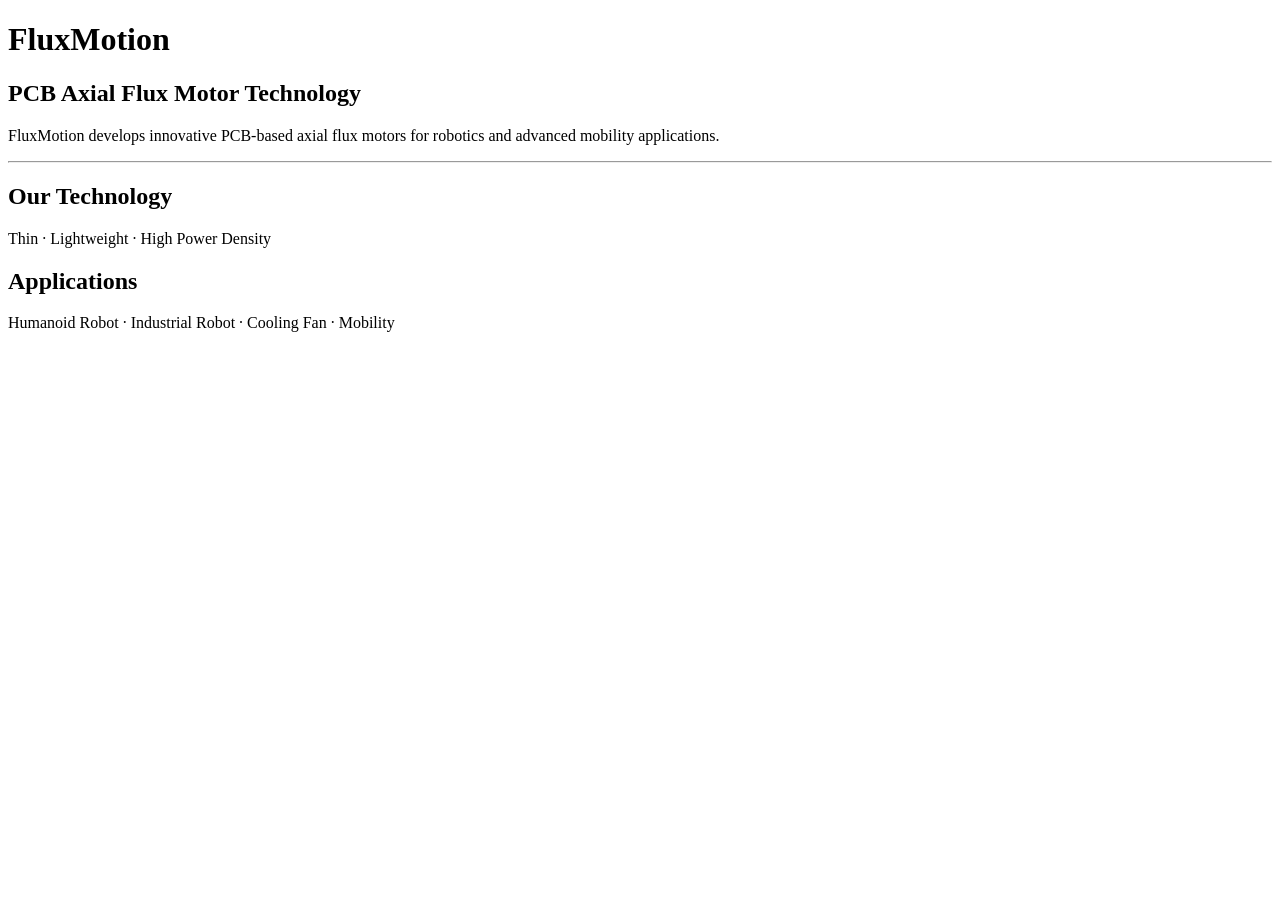
==== index.html @ 63440330 "Create index.html" ====
<!DOCTYPE html>
<html lang="ko">
<head>
    <meta charset="UTF-8">
    <meta name="viewport" content="width=device-width, initial-scale=1.0">
    <title>FluxMotion</title>
</head>

<body>

    <h1>FluxMotion</h1>

    <h2>PCB Axial Flux Motor Technology</h2>

    <p>
        FluxMotion develops innovative PCB-based axial flux motors
        for robotics and advanced mobility applications.
    </p>

    <hr>

    <h2>Our Technology</h2>

    <p>
        Thin · Lightweight · High Power Density
    </p>

    <h2>Applications</h2>

    <p>
        Humanoid Robot · Industrial Robot · Cooling Fan · Mobility
    </p>

</body>
</html>
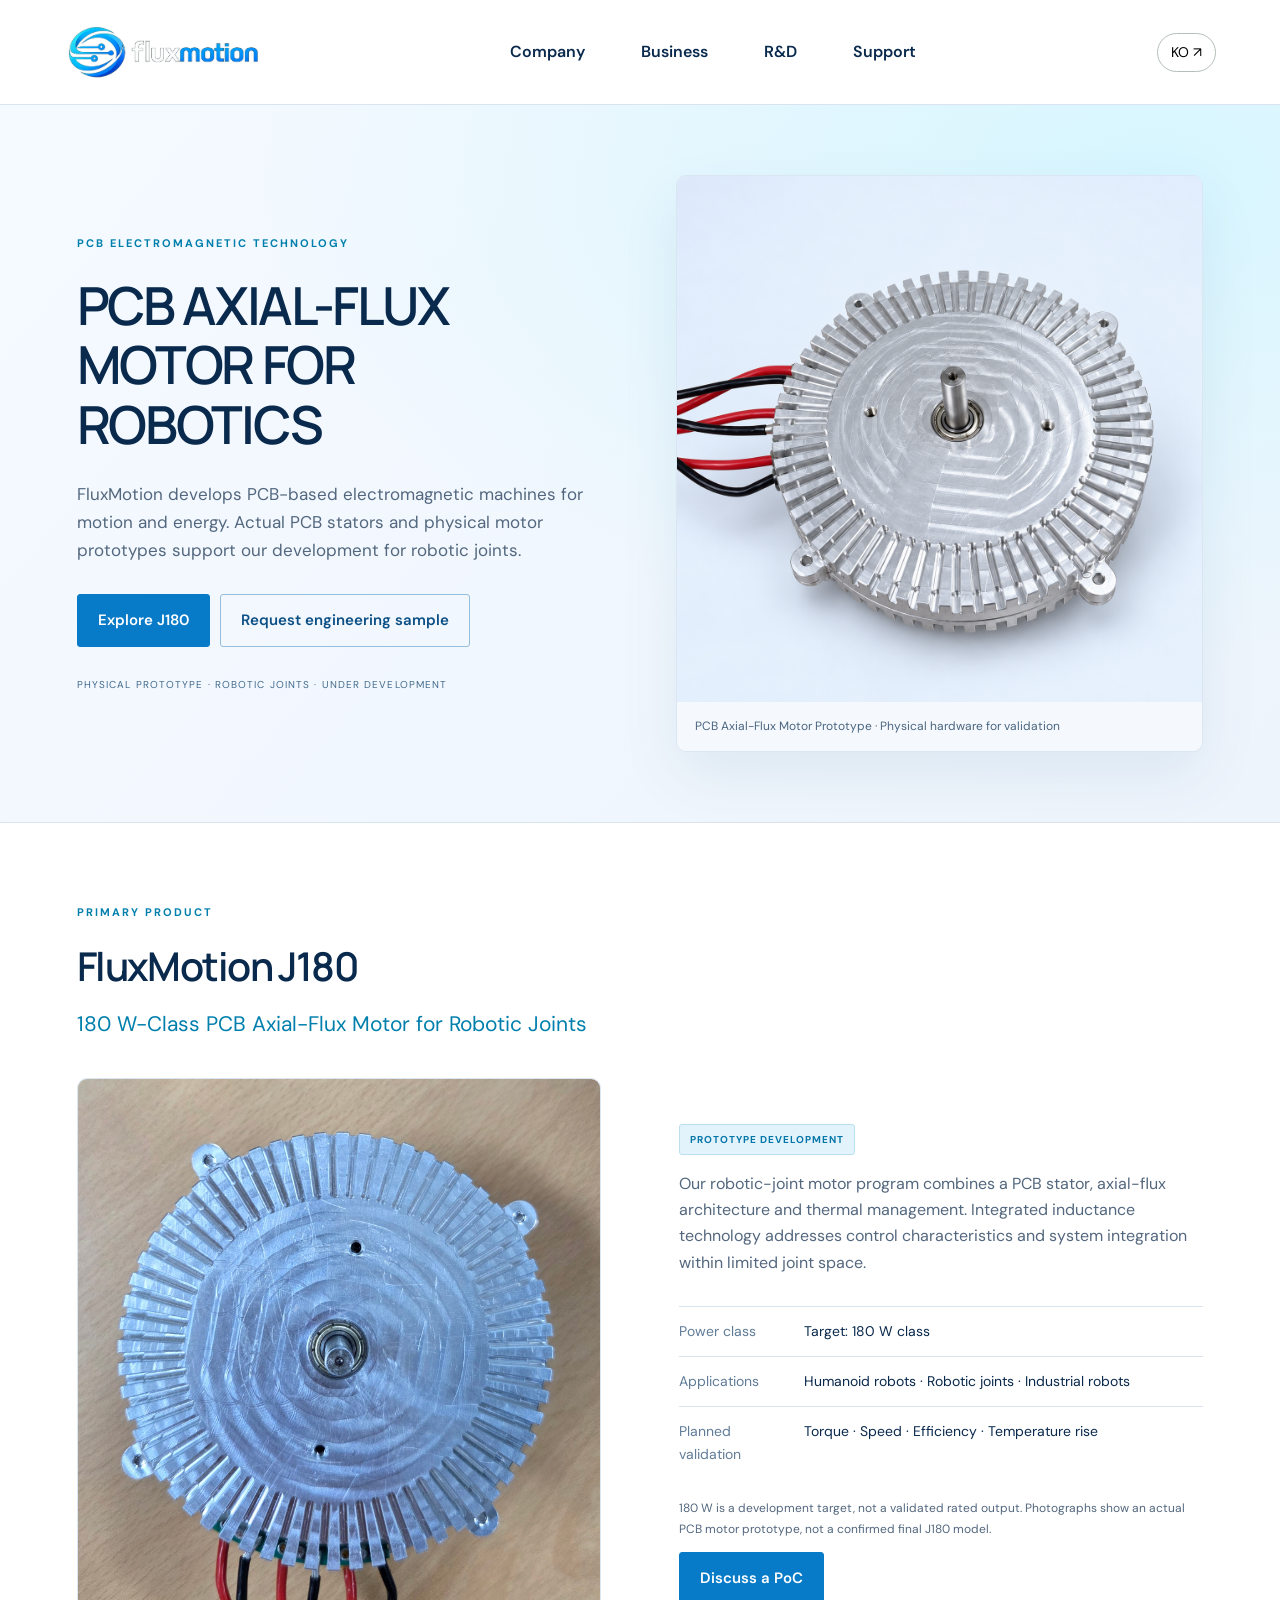
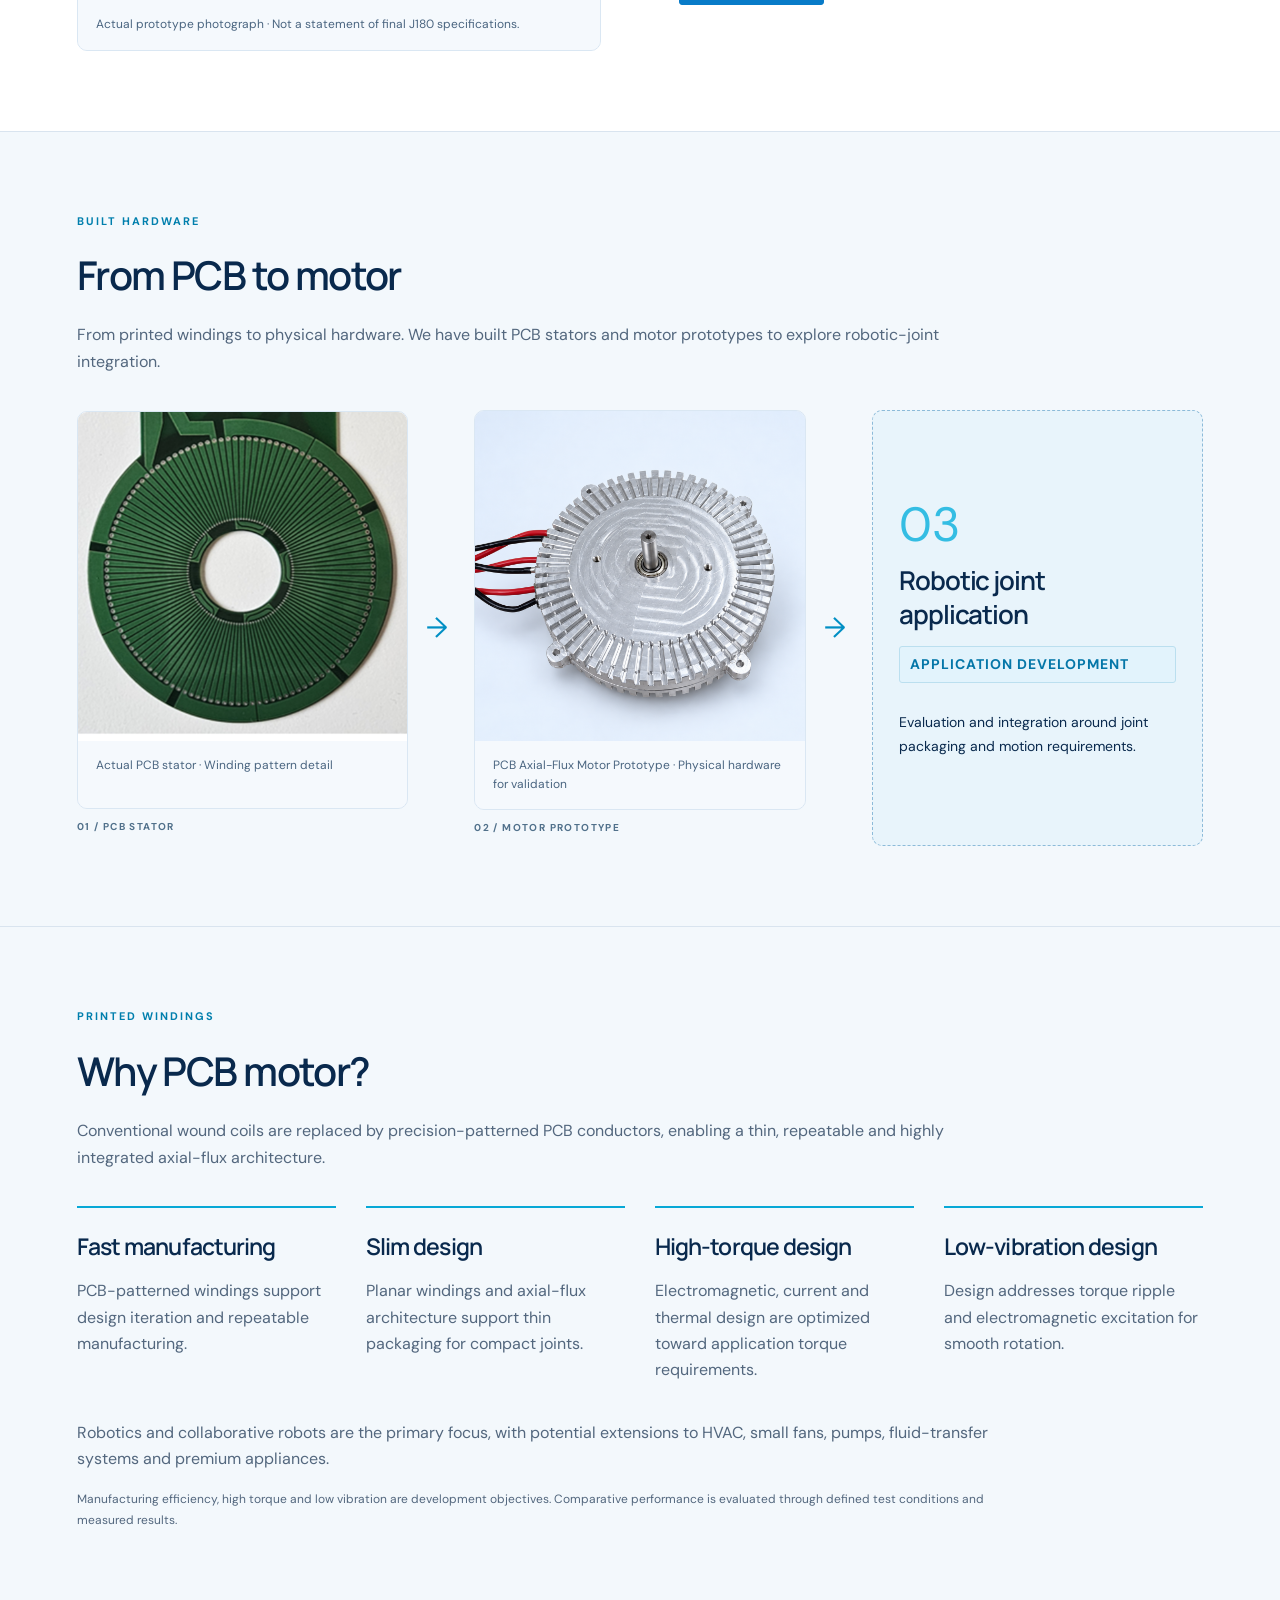
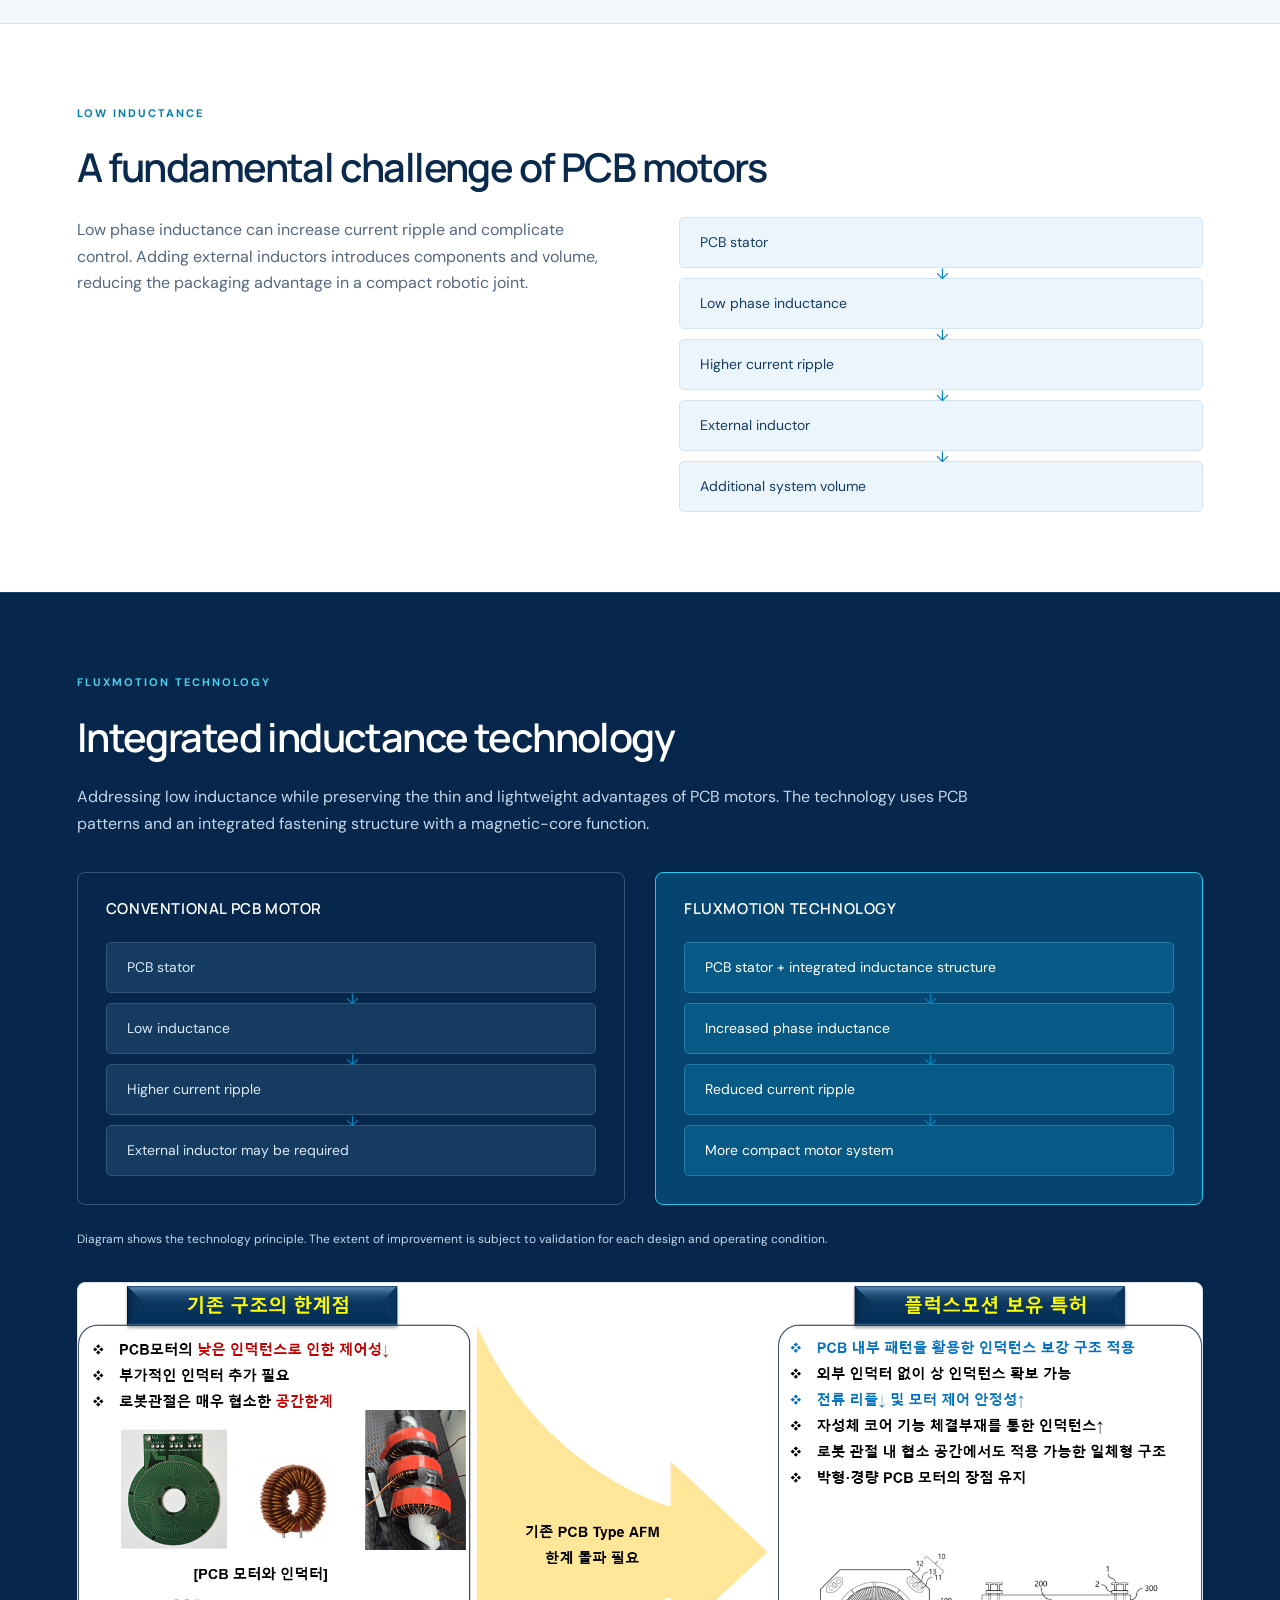
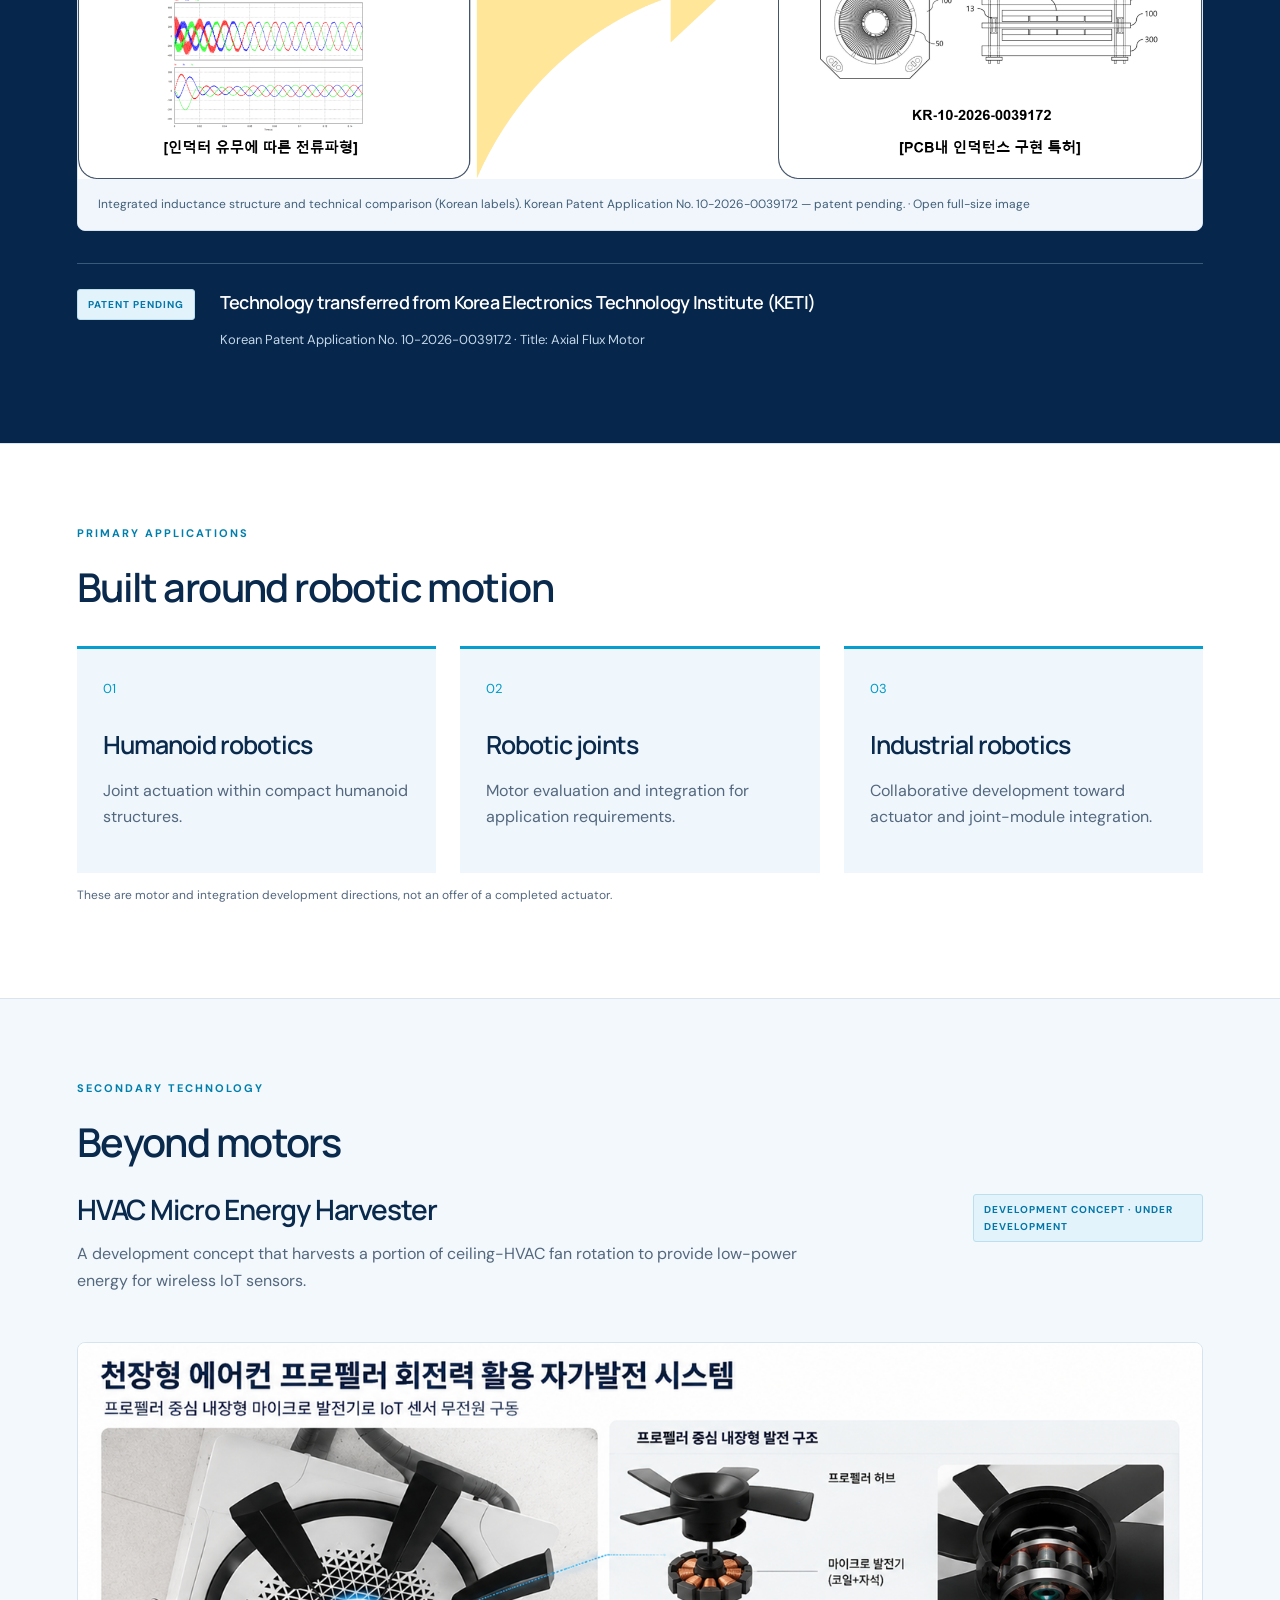
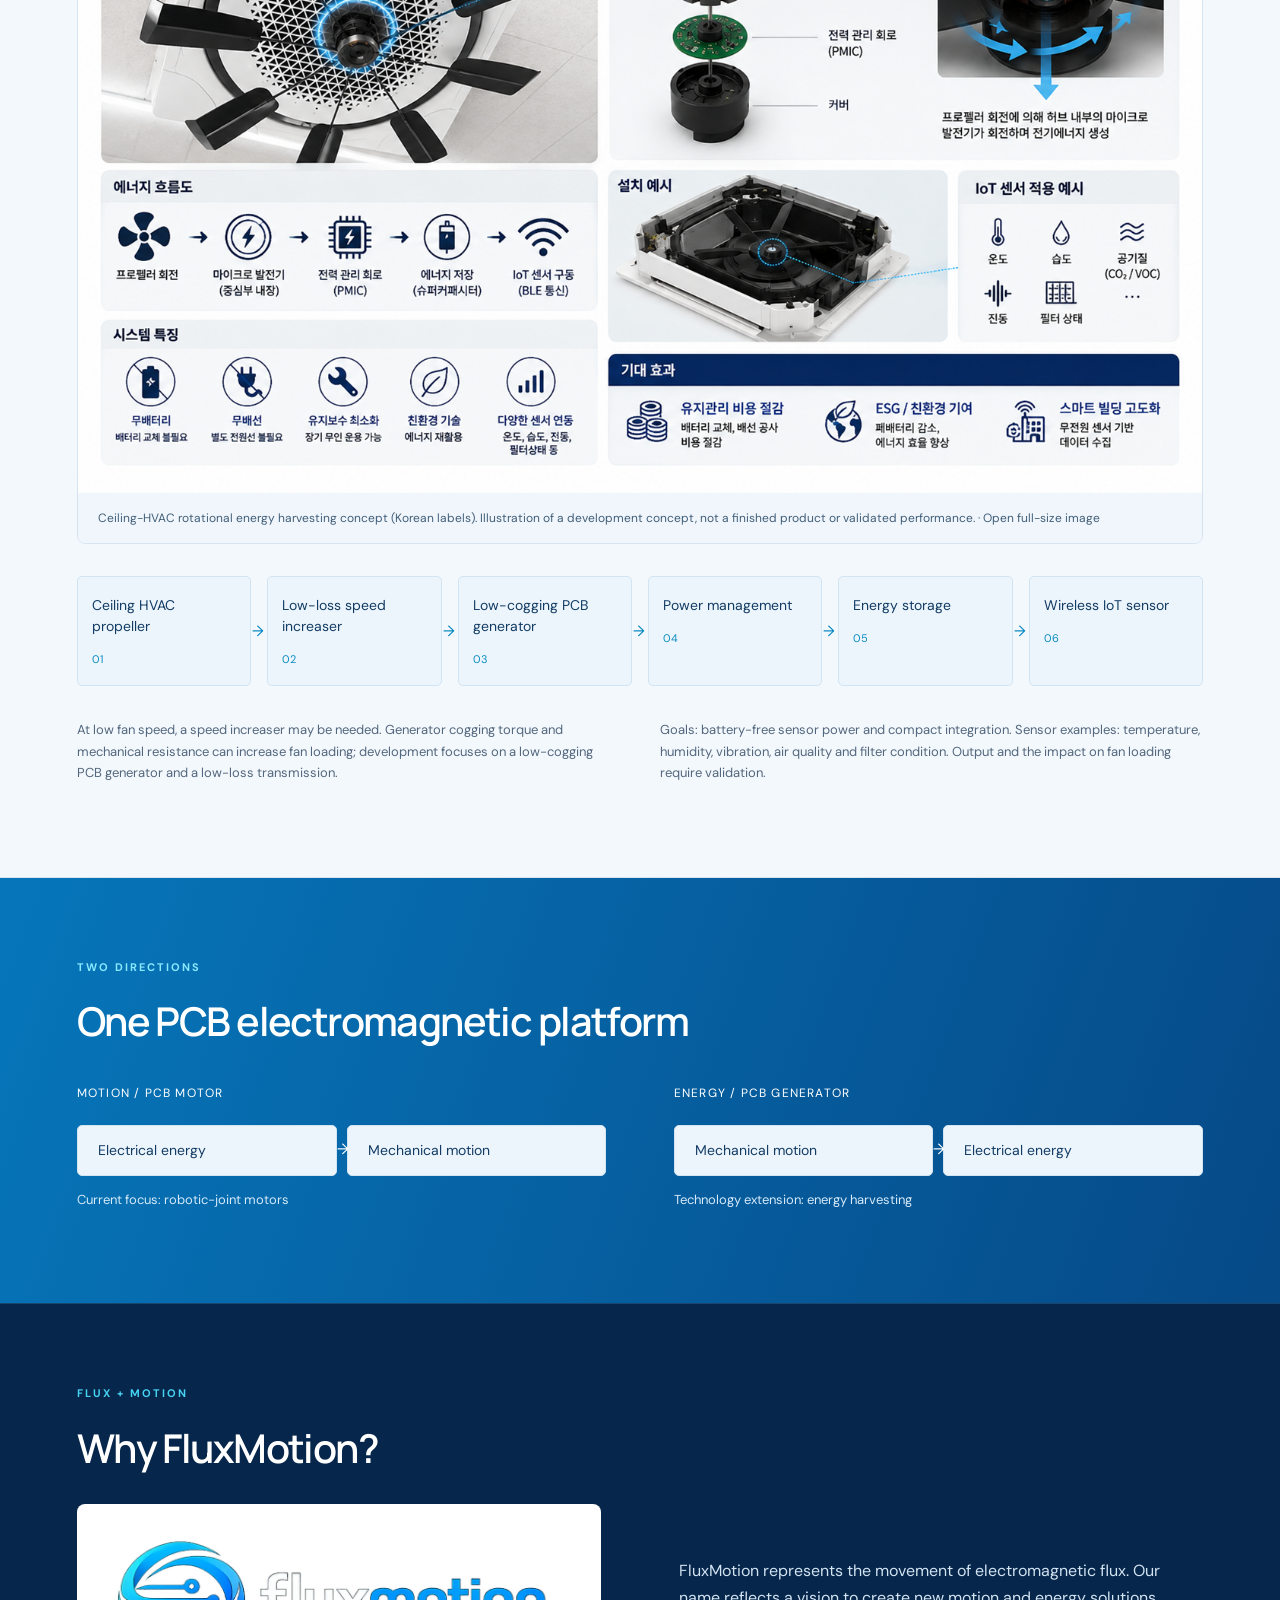
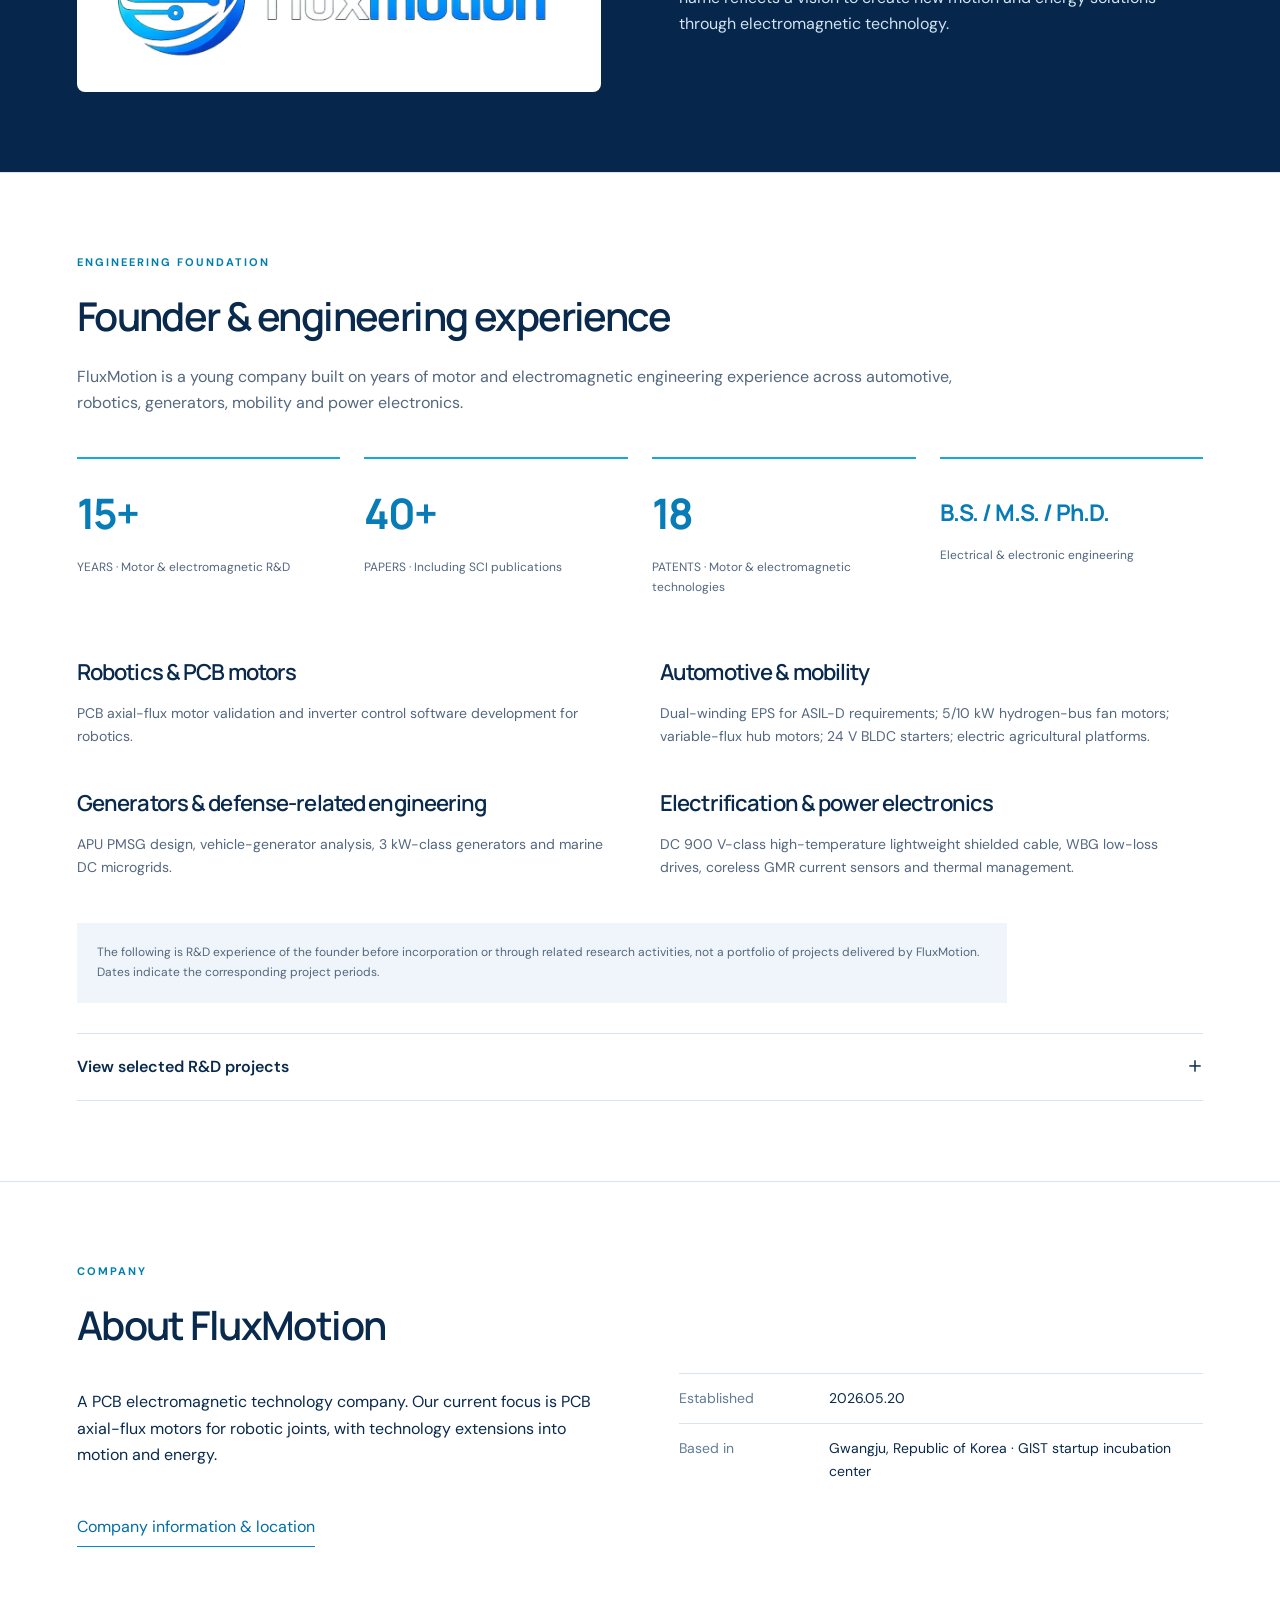
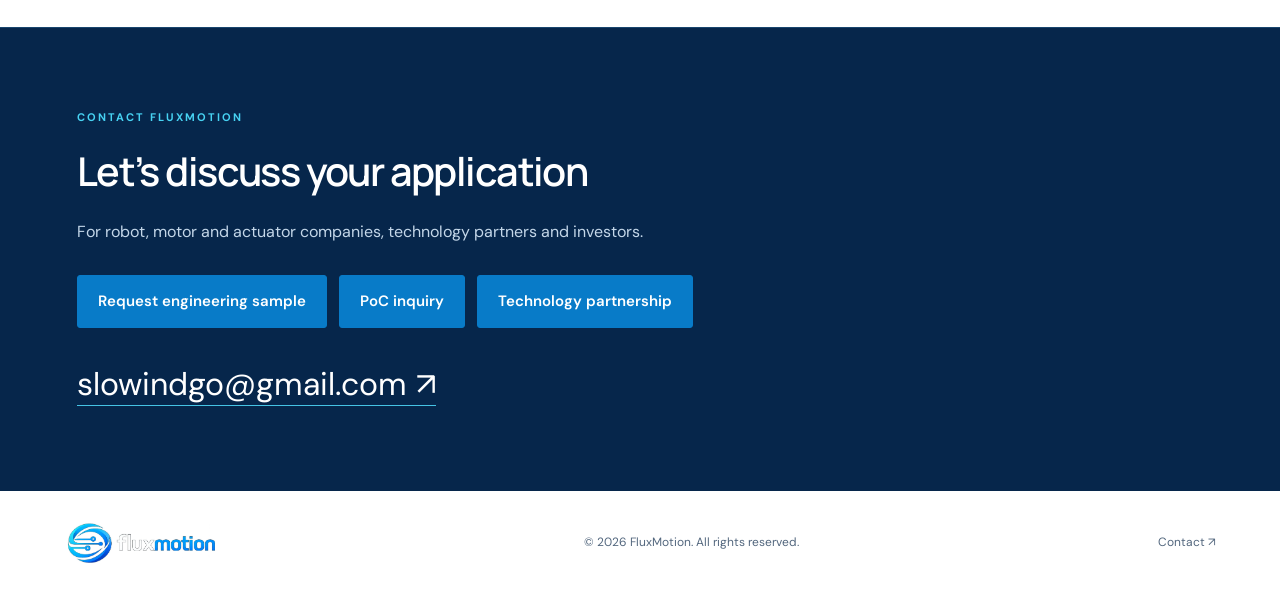
==== commit 6da915b6: "Add files via upload" ====
--- a/index.html
+++ b/index.html
@@ -1,35 +1,7 @@
-<!DOCTYPE html>
-<html lang="ko">
-<head>
-    <meta charset="UTF-8">
-    <meta name="viewport" content="width=device-width, initial-scale=1.0">
-    <title>FluxMotion</title>
-</head>
-
-<body>
-
-    <h1>FluxMotion</h1>
-
-    <h2>PCB Axial Flux Motor Technology</h2>
-
-    <p>
-        FluxMotion develops innovative PCB-based axial flux motors
-        for robotics and advanced mobility applications.
-    </p>
-
-    <hr>
-
-    <h2>Our Technology</h2>
-
-    <p>
-        Thin · Lightweight · High Power Density
-    </p>
-
-    <h2>Applications</h2>
-
-    <p>
-        Humanoid Robot · Industrial Robot · Cooling Fan · Mobility
-    </p>
-
-</body>
-</html>
+<!doctype html>
+<html lang="en"><head><meta charset="utf-8"><meta name="viewport" content="width=device-width, initial-scale=1"><title>FluxMotion — PCB Motors for Robot Joints</title><meta name="description" content="FluxMotion develops PCB axial-flux motors for robotics. Physical prototypes, integrated inductance technology and a PCB electromagnetic platform for motion and energy."><meta name="theme-color" content="#062A5E"><link rel="icon" type="image/svg+xml" href="data:image/svg+xml,%3Csvg xmlns='http://www.w3.org/2000/svg' viewBox='0 0 32 32'%3E%3Crect width='32' height='32' rx='8' fill='%23062A5E'/%3E%3Cpath d='M9 25V7h15v4H13v4h9v4h-9v6' fill='%2319C5E8'/%3E%3C/svg%3E"><link rel="stylesheet" href="/style.css?v=20260919"><script src="/app.js?v=20260919" defer></script><link rel="stylesheet" href="/deeptech.css?v=20260919b"></head>
+<body>
+<a class="skip" href="#main" data-en="Skip to content" data-ko="본문으로 이동">Skip to content</a>
+<header class="site-header"><a class="brand official-brand" href="/" aria-label="FluxMotion home"><img src="/assets/fluxmotion-logo.png" alt="FluxMotion" width="230" height="64"></a><nav class="main-nav" aria-label="Main navigation"><button class="nav-trigger" type="button" aria-expanded="false" aria-controls="mega-menu" data-group="0"><span data-ko="회사소개" data-en="Company">Company</span></button><button class="nav-trigger" type="button" aria-expanded="false" aria-controls="mega-menu" data-group="1"><span data-ko="사업소개" data-en="Business">Business</span></button><button class="nav-trigger" type="button" aria-expanded="false" aria-controls="mega-menu" data-group="2"><span data-ko="연구개발" data-en="R&amp;D">R&D</span></button><button class="nav-trigger" type="button" aria-expanded="false" aria-controls="mega-menu" data-group="3"><span data-ko="고객지원" data-en="Support">Support</span></button></nav><button id="language" type="button" aria-label="한국어로 변경">KO ↗</button><button class="mobile-menu" type="button" aria-label="Open navigation" aria-expanded="false" aria-controls="mega-menu">☰</button><div id="mega-menu" class="mega-menu" hidden><div class="mega-inner"><div class="menu-brand">MOTION<br>ENGINEERED.</div><div class="menu-column"><p class="menu-heading" data-ko="회사소개" data-en="Company">Company</p><a href="/company/"><span data-ko="회사개요" data-en="Overview">Overview</span></a><a href="/values/"><span data-ko="경영이념" data-en="Our values">Our values</span></a><a href="/location/"><span data-ko="오시는길" data-en="Location">Location</span></a></div><div class="menu-column"><p class="menu-heading" data-ko="사업소개" data-en="Business">Business</p><a href="/robotics/"><span data-ko="로봇분야" data-en="Robotics">Robotics</span></a><a href="/defense/"><span data-ko="방산산업분야" data-en="Defense">Defense</span></a><a href="/generators/"><span data-ko="발전기 분야" data-en="Generators">Generators</span></a></div><div class="menu-column"><p class="menu-heading" data-ko="연구개발" data-en="R&amp;D">R&D</p><a href="/projects/"><span data-ko="진행 프로젝트" data-en="Projects">Projects</span></a></div><div class="menu-column"><p class="menu-heading" data-ko="고객지원" data-en="Support">Support</p><a href="/inquiry/"><span data-ko="고객문의" data-en="Contact">Contact</span></a></div></div></div></header>
+<main id="main" class="deep-home"><section id="hero" class="deep-section hero hero-blue"><div class="hero-copy"><p class="eyebrow">PCB ELECTROMAGNETIC TECHNOLOGY</p><h1 data-ko="로봇을 위한&lt;br&gt;PCB 축방향&lt;br&gt;자속 모터" data-en="PCB AXIAL-FLUX&lt;br&gt;MOTOR FOR&lt;br&gt;ROBOTICS">PCB AXIAL-FLUX<br>MOTOR FOR<br>ROBOTICS</h1><p data-ko="플럭스모션은 모션과 에너지를 위한 PCB 기반 전자기기를 개발합니다. 실제 PCB 고정자와 모터 제작품을 기반으로 로봇 관절 적용을 추진합니다." data-en="FluxMotion develops PCB-based electromagnetic machines for motion and energy. Actual PCB stators and physical motor prototypes support our development for robotic joints.">FluxMotion develops PCB-based electromagnetic machines for motion and energy. Actual PCB stators and physical motor prototypes support our development for robotic joints.</p><div class="hero-actions"><a class="button" href="#j180"><span data-ko="J180 살펴보기" data-en="Explore J180">Explore J180</span></a><a class="button secondary" href="/inquiry/"><span data-ko="엔지니어링 샘플 문의" data-en="Request engineering sample">Request engineering sample</span></a></div><div class="hero-evidence"><span data-ko="실제 제작품 · 로봇 관절 적용 · 개발 진행 중" data-en="PHYSICAL PROTOTYPE · ROBOTIC JOINTS · UNDER DEVELOPMENT">PHYSICAL PROTOTYPE · ROBOTIC JOINTS · UNDER DEVELOPMENT</span></div></div><figure class="studio-photo"><img src="/assets/motor-studio.png" alt="PCB axial-flux motor physical prototype, background and lighting retouched" fetchpriority="high"><figcaption data-ko="PCB 축방향 자속 모터 시제품 · 성능 검증용 제작품" data-en="PCB Axial-Flux Motor Prototype · Physical hardware for validation">PCB Axial-Flux Motor Prototype · Physical hardware for validation</figcaption></figure></section><section id="j180" class="deep-section "><div class="product-heading"><p class="eyebrow">PRIMARY PRODUCT</p><h2 data-ko="FluxMotion J180" data-en="FluxMotion J180">FluxMotion J180</h2><p class="product-subtitle" data-ko="180 W급 로봇관절용 PCB 축방향 자속 모터" data-en="180 W-Class PCB Axial-Flux Motor for Robotic Joints">180 W-Class PCB Axial-Flux Motor for Robotic Joints</p></div><div class="product-layout"><figure class="prototype-original"><div class="original-window"><img src="/assets/joint-motor-detail.jpg" alt="Original photograph of manufactured PCB motor prototype" loading="lazy"></div><figcaption data-ko="실제 제작품 사진 · J180의 최종 사양을 의미하지 않습니다." data-en="Actual prototype photograph · Not a statement of final J180 specifications.">Actual prototype photograph · Not a statement of final J180 specifications.</figcaption></figure><div><div class="stage-label"><span data-ko="시제품 개발 단계" data-en="PROTOTYPE DEVELOPMENT">PROTOTYPE DEVELOPMENT</span></div><p data-ko="PCB 고정자, 축방향 자속 구조와 열관리 설계를 결합해 박형·경량 관절모터를 개발합니다. 인덕턴스 보강 기술은 제한된 관절 공간에서 제어 특성과 시스템 통합성을 개선하기 위한 핵심 요소입니다." data-en="Our robotic-joint motor program combines a PCB stator, axial-flux architecture and thermal management. Integrated inductance technology addresses control characteristics and system integration within limited joint space.">Our robotic-joint motor program combines a PCB stator, axial-flux architecture and thermal management. Integrated inductance technology addresses control characteristics and system integration within limited joint space.</p><dl class="product-specs"><div><dt data-ko="출력 등급" data-en="Power class">Power class</dt><dd data-ko="목표: 180 W급" data-en="Target: 180 W class">Target: 180 W class</dd></div><div><dt data-ko="적용 대상" data-en="Applications">Applications</dt><dd data-ko="휴머노이드 · 로봇 관절 · 산업용 로봇" data-en="Humanoid robots · Robotic joints · Industrial robots">Humanoid robots · Robotic joints · Industrial robots</dd></div><div><dt data-ko="검증 계획" data-en="Planned validation">Planned validation</dt><dd data-ko="토크 · 속도 · 효율 · 온도상승" data-en="Torque · Speed · Efficiency · Temperature rise">Torque · Speed · Efficiency · Temperature rise</dd></div></dl><p class="technical-note" data-ko="180 W는 개발 목표이며 검증된 정격출력이 아닙니다. 사진은 실제 PCB 모터 시제품으로, J180 최종 모델과의 동일성을 의미하지 않습니다." data-en="180 W is a development target, not a validated rated output. Photographs show an actual PCB motor prototype, not a confirmed final J180 model.">180 W is a development target, not a validated rated output. Photographs show an actual PCB motor prototype, not a confirmed final J180 model.</p><a class="button" href="/inquiry/"><span data-ko="PoC 상담하기" data-en="Discuss a PoC">Discuss a PoC</span></a></div></div></section><section id="from-pcb" class="deep-section light-section"><p class="eyebrow">BUILT HARDWARE</p><h2 data-ko="PCB에서 모터로" data-en="From PCB to motor">From PCB to motor</h2><p data-ko="인쇄형 권선에서 실제 하드웨어까지. PCB 고정자와 모터 시제품을 제작하고 로봇 관절 적용을 검토합니다." data-en="From printed windings to physical hardware. We have built PCB stators and motor prototypes to explore robotic-joint integration.">From printed windings to physical hardware. We have built PCB stators and motor prototypes to explore robotic-joint integration.</p><div class="hardware-story"><div><figure class="stator-photo"><div class="stator-window"><img src="/assets/pcb-stator.png" alt="Actual PCB stator, conductor pattern detail" loading="lazy"></div><figcaption data-ko="실제 PCB 고정자 · 권선 패턴 상세" data-en="Actual PCB stator · Winding pattern detail">Actual PCB stator · Winding pattern detail</figcaption></figure><p class="step-label">01 / PCB STATOR</p></div><span class="story-arrow" aria-hidden="true">→</span><div><figure class="studio-photo"><img src="/assets/motor-studio.png" alt="PCB axial-flux motor physical prototype, background and lighting retouched" fetchpriority="high"><figcaption data-ko="PCB 축방향 자속 모터 시제품 · 성능 검증용 제작품" data-en="PCB Axial-Flux Motor Prototype · Physical hardware for validation">PCB Axial-Flux Motor Prototype · Physical hardware for validation</figcaption></figure><p class="step-label">02 / MOTOR PROTOTYPE</p></div><span class="story-arrow" aria-hidden="true">→</span><div class="joint-application"><span>03</span><h3 data-ko="로봇 관절 적용" data-en="Robotic joint application">Robotic joint application</h3><p class="stage-label" data-ko="적용·통합 개발 단계" data-en="APPLICATION DEVELOPMENT">APPLICATION DEVELOPMENT</p><p data-ko="설치 공간과 구동 요구사항에 맞춘 평가 및 통합을 추진합니다." data-en="Evaluation and integration around joint packaging and motion requirements.">Evaluation and integration around joint packaging and motion requirements.</p></div></div></section><section id="why-pcb" class="deep-section light-section"><p class="eyebrow">PRINTED WINDINGS</p><h2 data-ko="왜 PCB 모터인가?" data-en="Why PCB motor?">Why PCB motor?</h2><p data-ko="기존 권선 코일을 정밀 패턴의 PCB 도체로 대체해 얇고 반복 제작 가능한 축방향 자속 구조를 구현합니다." data-en="Conventional wound coils are replaced by precision-patterned PCB conductors, enabling a thin, repeatable and highly integrated axial-flux architecture.">Conventional wound coils are replaced by precision-patterned PCB conductors, enabling a thin, repeatable and highly integrated axial-flux architecture.</p><div class="benefit-grid"><article><h3 data-ko="빠른 제작" data-en="Fast manufacturing">Fast manufacturing</h3><p data-ko="권선 패턴을 PCB 공정으로 구현하여 설계 변경과 반복 제작에 대응합니다." data-en="PCB-patterned windings support design iteration and repeatable manufacturing.">PCB-patterned windings support design iteration and repeatable manufacturing.</p></article><article><h3 data-ko="슬림화" data-en="Slim design">Slim design</h3><p data-ko="평면 권선과 축방향 자속 구조로 제한된 관절 공간에 맞춘 박형화를 추구합니다." data-en="Planar windings and axial-flux architecture support thin packaging for compact joints.">Planar windings and axial-flux architecture support thin packaging for compact joints.</p></article><article><h3 data-ko="고토크 설계" data-en="High-torque design">High-torque design</h3><p data-ko="전자기 구조와 전류·열 설계를 최적화하여 요구 토크 확보를 추진합니다." data-en="Electromagnetic, current and thermal design are optimized toward application torque requirements.">Electromagnetic, current and thermal design are optimized toward application torque requirements.</p></article><article><h3 data-ko="저진동 설계" data-en="Low-vibration design">Low-vibration design</h3><p data-ko="토크 리플과 전자기 가진을 고려한 설계로 부드러운 회전을 추구합니다." data-en="Design addresses torque ripple and electromagnetic excitation for smooth rotation.">Design addresses torque ripple and electromagnetic excitation for smooth rotation.</p></article></div><p data-ko="로봇·협동로봇을 주력으로, HVAC·소형 팬·펌프·유체 이송 장치·프리미엄 가전으로의 적용 확장을 검토합니다." data-en="Robotics and collaborative robots are the primary focus, with potential extensions to HVAC, small fans, pumps, fluid-transfer systems and premium appliances.">Robotics and collaborative robots are the primary focus, with potential extensions to HVAC, small fans, pumps, fluid-transfer systems and premium appliances.</p><p class="technical-note" data-ko="제조 효율 향상, 고토크 및 저진동은 설계·검증을 통해 추구하는 개발 방향입니다. 비교 성능은 시험 조건과 측정 결과에 따라 평가합니다." data-en="Manufacturing efficiency, high torque and low vibration are development objectives. Comparative performance is evaluated through defined test conditions and measured results.">Manufacturing efficiency, high torque and low vibration are development objectives. Comparative performance is evaluated through defined test conditions and measured results.</p></section><section id="challenge" class="deep-section "><p class="eyebrow">LOW INDUCTANCE</p><h2 data-ko="PCB 모터의 핵심 기술 과제" data-en="A fundamental challenge of PCB motors">A fundamental challenge of PCB motors</h2><div class="challenge-layout"><p data-ko="PCB 권선의 낮은 상 인덕턴스는 전류 리플과 제어에 영향을 줄 수 있습니다. 외부 인덕터를 추가하면 공간과 부품이 늘어나, 협소한 로봇 관절에서 박형·경량 구조의 이점을 줄일 수 있습니다." data-en="Low phase inductance can increase current ripple and complicate control. Adding external inductors introduces components and volume, reducing the packaging advantage in a compact robotic joint.">Low phase inductance can increase current ripple and complicate control. Adding external inductors introduces components and volume, reducing the packaging advantage in a compact robotic joint.</p><ol class="tech-flow "><li><span data-ko="PCB 고정자" data-en="PCB stator">PCB stator</span></li><li><span data-ko="낮은 상 인덕턴스" data-en="Low phase inductance">Low phase inductance</span></li><li><span data-ko="전류 리플 증가 가능" data-en="Higher current ripple">Higher current ripple</span></li><li><span data-ko="외부 인덕터" data-en="External inductor">External inductor</span></li><li><span data-ko="시스템 부피 증가" data-en="Additional system volume">Additional system volume</span></li></ol></div></section><section id="integrated-inductance" class="deep-section navy-section"><p class="eyebrow">FLUXMOTION TECHNOLOGY</p><h2 data-ko="인덕턴스 보강 일체형 기술" data-en="Integrated inductance technology">Integrated inductance technology</h2><p data-ko="PCB 모터의 박형·경량 구조를 유지하면서 낮은 인덕턴스의 한계를 개선하는 기술입니다. PCB 내부 패턴과 자성체 코어 기능을 갖는 체결 구조를 활용하는 방향으로 개발합니다." data-en="Addressing low inductance while preserving the thin and lightweight advantages of PCB motors. The technology uses PCB patterns and an integrated fastening structure with a magnetic-core function.">Addressing low inductance while preserving the thin and lightweight advantages of PCB motors. The technology uses PCB patterns and an integrated fastening structure with a magnetic-core function.</p><div class="comparison"><article><h3 data-ko="기존 PCB 모터 방식" data-en="CONVENTIONAL PCB MOTOR">CONVENTIONAL PCB MOTOR</h3><ol class="tech-flow "><li><span data-ko="PCB 고정자" data-en="PCB stator">PCB stator</span></li><li><span data-ko="낮은 인덕턴스" data-en="Low inductance">Low inductance</span></li><li><span data-ko="전류 리플 증가" data-en="Higher current ripple">Higher current ripple</span></li><li><span data-ko="외부 인덕터 필요 가능" data-en="External inductor may be required">External inductor may be required</span></li></ol></article><article class="solution-path"><h3 data-ko="플럭스모션 기술" data-en="FLUXMOTION TECHNOLOGY">FLUXMOTION TECHNOLOGY</h3><ol class="tech-flow "><li><span data-ko="PCB 고정자 + 인덕턴스 보강 구조" data-en="PCB stator + integrated inductance structure">PCB stator + integrated inductance structure</span></li><li><span data-ko="상 인덕턴스 확보" data-en="Increased phase inductance">Increased phase inductance</span></li><li><span data-ko="전류 리플 저감 지향" data-en="Reduced current ripple">Reduced current ripple</span></li><li><span data-ko="컴팩트한 모터 시스템" data-en="More compact motor system">More compact motor system</span></li></ol></article></div><p class="technical-note" data-ko="기술의 작동 방향을 설명한 도식입니다. 개선 정도는 설계와 운전 조건별 검증을 통해 확인합니다." data-en="Diagram shows the technology principle. The extent of improvement is subject to validation for each design and operating condition.">Diagram shows the technology principle. The extent of improvement is subject to validation for each design and operating condition.</p><figure class="technical-illustration"><a href="/assets/inductance-patent.png" target="_blank" rel="noopener"><img src="/assets/inductance-patent.png" loading="lazy" alt="Integrated inductance structure and technical comparison (Korean labels). Korean Patent Application No. 10-2026-0039172 — patent pending."></a><figcaption data-ko="인덕턴스 보강 구조 기술 설명자료 · 특허출원 제10-2026-0039172호 · 출원 상태 · 클릭하여 확대" data-en="Integrated inductance structure and technical comparison (Korean labels). Korean Patent Application No. 10-2026-0039172 — patent pending. · Open full-size image">Integrated inductance structure and technical comparison (Korean labels). Korean Patent Application No. 10-2026-0039172 — patent pending. · Open full-size image</figcaption></figure><aside class="ip-evidence"><span class="stage-label">PATENT PENDING</span><div><h3 data-ko="한국전자기술연구원(KETI) 기술이전" data-en="Technology transferred from Korea Electronics Technology Institute (KETI)">Technology transferred from Korea Electronics Technology Institute (KETI)</h3><p data-ko="대한민국 특허출원 제10-2026-0039172호 · 명칭: 축방향 자속 모터" data-en="Korean Patent Application No. 10-2026-0039172 · Title: Axial Flux Motor">Korean Patent Application No. 10-2026-0039172 · Title: Axial Flux Motor</p></div></aside></section><section id="applications" class="deep-section "><p class="eyebrow">PRIMARY APPLICATIONS</p><h2 data-ko="로봇 관절을 위한 모션 기술" data-en="Built around robotic motion">Built around robotic motion</h2><div class="application-grid"><article><span>01</span><h3 data-ko="휴머노이드 로보틱스" data-en="Humanoid robotics">Humanoid robotics</h3><p data-ko="제한된 공간에 통합하는 관절 구동 기술" data-en="Joint actuation within compact humanoid structures.">Joint actuation within compact humanoid structures.</p></article><article><span>02</span><h3 data-ko="로봇 관절" data-en="Robotic joints">Robotic joints</h3><p data-ko="고객 요구조건에 맞춘 모터 평가와 적용" data-en="Motor evaluation and integration for application requirements.">Motor evaluation and integration for application requirements.</p></article><article><span>03</span><h3 data-ko="산업용 로보틱스" data-en="Industrial robotics">Industrial robotics</h3><p data-ko="액추에이터·관절모듈 확장을 위한 공동개발" data-en="Collaborative development toward actuator and joint-module integration.">Collaborative development toward actuator and joint-module integration.</p></article></div><p class="technical-note" data-ko="완성 액추에이터 판매가 아닌 모터 및 통합 기술의 개발 방향입니다." data-en="These are motor and integration development directions, not an offer of a completed actuator.">These are motor and integration development directions, not an offer of a completed actuator.</p></section><section id="energy-harvesting" class="deep-section light-section"><p class="eyebrow">SECONDARY TECHNOLOGY</p><h2 data-ko="모터를 넘어, 에너지로" data-en="Beyond motors">Beyond motors</h2><div class="section-intro-row"><div><h3 data-ko="HVAC Micro Energy Harvester" data-en="HVAC Micro Energy Harvester">HVAC Micro Energy Harvester</h3><p data-ko="천장형 에어컨 팬의 회전 에너지 일부를 회수해 무선 IoT 센서의 소전력 공급에 활용하는 개발 개념입니다." data-en="A development concept that harvests a portion of ceiling-HVAC fan rotation to provide low-power energy for wireless IoT sensors.">A development concept that harvests a portion of ceiling-HVAC fan rotation to provide low-power energy for wireless IoT sensors.</p></div><span class="stage-label"><span data-ko="개발 개념 · 개발 진행 중" data-en="DEVELOPMENT CONCEPT · UNDER DEVELOPMENT">DEVELOPMENT CONCEPT · UNDER DEVELOPMENT</span></span></div><figure class="technical-illustration"><a href="/assets/hvac-concept.png" target="_blank" rel="noopener"><img src="/assets/hvac-concept.png" loading="lazy" alt="Ceiling-HVAC rotational energy harvesting concept (Korean labels). Illustration of a development concept, not a finished product or validated performance."></a><figcaption data-ko="천장형 HVAC 회전 에너지 하베스팅 개발 개념도 · 완성 제품 또는 검증된 성능을 의미하지 않습니다. · 클릭하여 확대" data-en="Ceiling-HVAC rotational energy harvesting concept (Korean labels). Illustration of a development concept, not a finished product or validated performance. · Open full-size image">Ceiling-HVAC rotational energy harvesting concept (Korean labels). Illustration of a development concept, not a finished product or validated performance. · Open full-size image</figcaption></figure><ol class="tech-flow harvester-flow"><li><span data-ko="천장형 HVAC 프로펠러" data-en="Ceiling HVAC propeller">Ceiling HVAC propeller</span></li><li><span data-ko="저손실 증속기" data-en="Low-loss speed increaser">Low-loss speed increaser</span></li><li><span data-ko="저코깅 PCB 발전기" data-en="Low-cogging PCB generator">Low-cogging PCB generator</span></li><li><span data-ko="전력 관리" data-en="Power management">Power management</span></li><li><span data-ko="에너지 저장" data-en="Energy storage">Energy storage</span></li><li><span data-ko="무선 IoT 센서" data-en="Wireless IoT sensor">Wireless IoT sensor</span></li></ol><div class="energy-notes"><p data-ko="저속 팬에 증속기를 적용하면 발전기의 코깅 토크와 기계적 저항이 팬 부하에 영향을 줄 수 있습니다. 저코깅 PCB 발전기와 저손실 전달 구조를 통해 이를 줄이는 방향을 검토합니다." data-en="At low fan speed, a speed increaser may be needed. Generator cogging torque and mechanical resistance can increase fan loading; development focuses on a low-cogging PCB generator and a low-loss transmission.">At low fan speed, a speed increaser may be needed. Generator cogging torque and mechanical resistance can increase fan loading; development focuses on a low-cogging PCB generator and a low-loss transmission.</p><p data-ko="목표: 배터리 교체 부담을 줄이는 센서 전원, 컴팩트한 통합. 적용 예: 온도·습도·진동·공기질·필터 상태. 발전량과 팬 부하 영향은 검증 대상입니다." data-en="Goals: battery-free sensor power and compact integration. Sensor examples: temperature, humidity, vibration, air quality and filter condition. Output and the impact on fan loading require validation.">Goals: battery-free sensor power and compact integration. Sensor examples: temperature, humidity, vibration, air quality and filter condition. Output and the impact on fan loading require validation.</p></div></section><section id="platform" class="deep-section blue-section"><p class="eyebrow">TWO DIRECTIONS</p><h2 data-ko="하나의 PCB 전자기 플랫폼" data-en="One PCB electromagnetic platform">One PCB electromagnetic platform</h2><div class="platform-grid"><article><span>MOTION / PCB MOTOR</span><ol class="tech-flow "><li><span data-ko="전기 에너지" data-en="Electrical energy">Electrical energy</span></li><li><span data-ko="기계적 움직임" data-en="Mechanical motion">Mechanical motion</span></li></ol><p data-ko="현재 주력: 로봇관절 모터" data-en="Current focus: robotic-joint motors">Current focus: robotic-joint motors</p></article><article><span>ENERGY / PCB GENERATOR</span><ol class="tech-flow "><li><span data-ko="기계적 움직임" data-en="Mechanical motion">Mechanical motion</span></li><li><span data-ko="전기 에너지" data-en="Electrical energy">Electrical energy</span></li></ol><p data-ko="기술 확장: 에너지 하베스팅" data-en="Technology extension: energy harvesting">Technology extension: energy harvesting</p></article></div></section><section id="brand-story" class="deep-section navy-section"><p class="eyebrow">FLUX + MOTION</p><h2 data-ko="왜 FluxMotion인가?" data-en="Why FluxMotion?">Why FluxMotion?</h2><div class="brand-story-grid"><div class="logo-panel"><img src="/assets/fluxmotion-logo.png" alt="FluxMotion official logo" loading="lazy"></div><div><p data-ko="FluxMotion은 전자기 흐름(Flux)의 움직임(Motion)을 뜻합니다. 전동기와 발전기의 바탕이 되는 전자기 기술을 통해 새로운 모션과 에너지 솔루션을 만든다는 지향을 담았습니다." data-en="FluxMotion represents the movement of electromagnetic flux. Our name reflects a vision to create new motion and energy solutions through electromagnetic technology.">FluxMotion represents the movement of electromagnetic flux. Our name reflects a vision to create new motion and energy solutions through electromagnetic technology.</p></div></div></section><section id="founder" class="deep-section "><p class="eyebrow">ENGINEERING FOUNDATION</p><h2 data-ko="창업자와 엔지니어링 경험" data-en="Founder &amp; engineering experience">Founder & engineering experience</h2><p data-ko="플럭스모션은 모터·발전기·자동차·로보틱스·전동화 분야에서 축적한 R&amp;D 경험을 바탕으로 출발한 기업입니다." data-en="FluxMotion is a young company built on years of motor and electromagnetic engineering experience across automotive, robotics, generators, mobility and power electronics.">FluxMotion is a young company built on years of motor and electromagnetic engineering experience across automotive, robotics, generators, mobility and power electronics.</p><div class="credentials"><div><strong>15+</strong><span data-ko="년 · 모터·전자기 R&amp;D" data-en="YEARS · Motor &amp; electromagnetic R&amp;D">YEARS · Motor & electromagnetic R&D</span></div><div><strong>40+</strong><span data-ko="논문 · SCI 논문 포함" data-en="PAPERS · Including SCI publications">PAPERS · Including SCI publications</span></div><div><strong>18</strong><span data-ko="특허 · 모터·전자기 기술" data-en="PATENTS · Motor &amp; electromagnetic technologies">PATENTS · Motor & electromagnetic technologies</span></div><div><strong>B.S. / M.S. / Ph.D.</strong><span data-ko="전기·전자공학" data-en="Electrical &amp; electronic engineering">Electrical & electronic engineering</span></div></div><div class="experience-areas"><article><h3 data-ko="로보틱스·PCB 모터" data-en="Robotics &amp; PCB motors">Robotics & PCB motors</h3><p data-ko="로봇용 PCB 축방향 자속 모터 검증 및 인버터 제어 소프트웨어 개발" data-en="PCB axial-flux motor validation and inverter control software development for robotics.">PCB axial-flux motor validation and inverter control software development for robotics.</p></article><article><h3 data-ko="자동차·모빌리티" data-en="Automotive &amp; mobility">Automotive & mobility</h3><p data-ko="ASIL-D 요구 대응 이중권선 EPS, 수소버스 5/10 kW 팬모터, 가변자속 허브모터, 24 V BLDC 시동 및 전기구동 농기계" data-en="Dual-winding EPS for ASIL-D requirements; 5/10 kW hydrogen-bus fan motors; variable-flux hub motors; 24 V BLDC starters; electric agricultural platforms.">Dual-winding EPS for ASIL-D requirements; 5/10 kW hydrogen-bus fan motors; variable-flux hub motors; 24 V BLDC starters; electric agricultural platforms.</p></article><article><h3 data-ko="발전기·방산 관련 엔지니어링" data-en="Generators &amp; defense-related engineering">Generators & defense-related engineering</h3><p data-ko="보조동력장치용 PMSG, 차량용 발전기 전자기 해석, 3 kW급 발전기 및 선박 DC 마이크로그리드" data-en="APU PMSG design, vehicle-generator analysis, 3 kW-class generators and marine DC microgrids.">APU PMSG design, vehicle-generator analysis, 3 kW-class generators and marine DC microgrids.</p></article><article><h3 data-ko="전동화·전력전자" data-en="Electrification &amp; power electronics">Electrification & power electronics</h3><p data-ko="DC 900 V급 고내열 경량 차폐 케이블, WBG 저손실 구동, 코어리스 GMR 전류센서 및 열관리" data-en="DC 900 V-class high-temperature lightweight shielded cable, WBG low-loss drives, coreless GMR current sensors and thermal management.">DC 900 V-class high-temperature lightweight shielded cable, WBG low-loss drives, coreless GMR current sensors and thermal management.</p></article></div><p class="experience-disclosure" data-ko="아래는 창업자가 설립 이전 또는 관련 연구활동에서 수행·참여한 경력입니다. 플럭스모션 법인의 납품·완료 실적이 아닙니다. 표시된 기간은 해당 과제의 수행 기간입니다." data-en="The following is R&amp;D experience of the founder before incorporation or through related research activities, not a portfolio of projects delivered by FluxMotion. Dates indicate the corresponding project periods.">The following is R&D experience of the founder before incorporation or through related research activities, not a portfolio of projects delivered by FluxMotion. Dates indicate the corresponding project periods.</p><details class="founder-details"><summary><span data-ko="창업자 주요 R&amp;D 참여 과제 보기" data-en="View selected R&amp;D projects">View selected R&D projects</span><span aria-hidden="true">＋</span></summary><ol class="founder-projects"><li><time>2024.07.01 – 2027.12.31</time><p data-ko="미래 모빌리티용 DC 900 V급 비편조 고내열 경량 차폐 케이블 개발" data-en="Development of DC 900 V-Class Non-Braided, High-Temperature, Lightweight Shielded Cable for Future Mobility">Development of DC 900 V-Class Non-Braided, High-Temperature, Lightweight Shielded Cable for Future Mobility</p></li><li><time>2024.07.01 – 2027.12.31</time><p data-ko="가혹 운전조건 대응 수소상용차 냉각 모듈 패키지 기술 개발" data-en="Development of Cooling Module Package Technology for Hydrogen Commercial Vehicles under Severe Operating Conditions">Development of Cooling Module Package Technology for Hydrogen Commercial Vehicles under Severe Operating Conditions</p></li><li><time>2024.04.01 – 2026.12.31</time><p data-ko="ASIL-D 요구사항 대응 이중권선 고안전 EPS 모터 시스템 개발" data-en="Development of a High-Safety EPS Motor System with Dual Windings for ASIL-D Requirements">Development of a High-Safety EPS Motor System with Dual Windings for ASIL-D Requirements</p></li><li><time>2022.04.01 – 2024.12.31</time><p data-ko="수소전기버스 효율 및 시장 경쟁력 향상을 위한 열관리 기술 개발" data-en="Development of Thermal Management Technology for Improved Efficiency and Market Competitiveness of Hydrogen Electric Buses">Development of Thermal Management Technology for Improved Efficiency and Market Competitiveness of Hydrogen Electric Buses</p></li><li><time>2022.04.01 – 2025.12.31</time><p data-ko="다목적 농작업을 위한 전기구동 조사료 수확기 플랫폼 개발" data-en="Development of an Electrically Driven Forage Harvester Platform for Multiple Agricultural Operations">Development of an Electrically Driven Forage Harvester Platform for Multiple Agricultural Operations</p></li><li><time>2019.12.01 – 2020.11.30</time><p data-ko="하이브리드 스포크 회전자를 적용한 3 kW급 발전기 개발" data-en="Development of a 3 kW-Class Generator with a Hybrid Spoke Rotor">Development of a 3 kW-Class Generator with a Hybrid Spoke Rotor</p></li><li><time>2018.07.01 – 2020.12.31</time><p data-ko="전기구동 CUV용 코어리스 GMR 전류센서 개발" data-en="Development of a Coreless GMR Current Sensor for Electric-Drive CUV Applications">Development of a Coreless GMR Current Sensor for Electric-Drive CUV Applications</p></li><li><time>2018.05.01 – 2021.12.31</time><p data-ko="WBG 소자 저손실 구동 공통기술 개발" data-en="Development of Common Technologies for Low-Loss WBG Device Drives">Development of Common Technologies for Low-Loss WBG Device Drives</p></li><li><time>2017.05.01 – 2019.12.31</time><p data-ko="상용차 공회전 정지용 24 V BLDC 시동·제어 시스템 개발" data-en="Development of a 24 V BLDC Starter and Control System for Commercial Vehicle Idle-Stop Applications">Development of a 24 V BLDC Starter and Control System for Commercial Vehicle Idle-Stop Applications</p></li><li><time>2014.12.01 – 2018.09.01</time><p data-ko="500마력급 선박 DC 마이크로그리드 시스템 개발" data-en="Development of a 500 hp-Class Marine DC Microgrid System">Development of a 500 hp-Class Marine DC Microgrid System</p></li><li><time>2015.04.01 – 2017.05.31</time><p data-ko="퍼스널 모빌리티용 가변자속 허브모터 개발" data-en="Development of a Variable-Flux Hub Motor for Personal Mobility">Development of a Variable-Flux Hub Motor for Personal Mobility</p></li><li><time>2025.03.03 – 2026.02.27</time><p data-ko="로봇용 PCB 축방향 자속 모터 검증 및 인버터 제어 소프트웨어 개발" data-en="PCB Axial-Flux Motor Validation and Inverter Control Software Development for Robotics">PCB Axial-Flux Motor Validation and Inverter Control Software Development for Robotics</p></li><li><time>2026.01.16 – 2026.03.15</time><p data-ko="K2 보조동력장치용 영구자석 동기발전기(PMSG) 설계" data-en="Permanent Magnet Synchronous Generator (PMSG) Design for K2 Auxiliary Power Unit">Permanent Magnet Synchronous Generator (PMSG) Design for K2 Auxiliary Power Unit</p></li><li><time>2026.04.01 – 2026.05.15</time><p data-ko="차량용 발전기 전자기 해석" data-en="Electromagnetic Analysis of Vehicle Generator">Electromagnetic Analysis of Vehicle Generator</p></li><li><time>2025.10.20 – 2025.12.19</time><p data-ko="K2 전차 APU-PMSG 설계" data-en="K2 Main Battle Tank APU-PMSG Design">K2 Main Battle Tank APU-PMSG Design</p></li><li><time>2024.01.12 – 2024.07.11</time><p data-ko="수소전기버스용 5 kW 및 10 kW 냉각 팬모터 설계" data-en="5 kW and 10 kW Cooling-Fan Motor Design for Hydrogen Electric Buses">5 kW and 10 kW Cooling-Fan Motor Design for Hydrogen Electric Buses</p></li><li><time>2023.06.01 – 2023.07.31</time><p data-ko="500 W급 헤어핀 모터 설계" data-en="500 W-Class Hairpin Motor Design">500 W-Class Hairpin Motor Design</p></li><li><time>2021.04.01 – 2021.06.30</time><p data-ko="전류센서 전자기 해석" data-en="Electromagnetic Analysis of Current Sensors">Electromagnetic Analysis of Current Sensors</p></li></ol></details></section><section id="company" class="deep-section "><p class="eyebrow">COMPANY</p><h2 data-ko="플럭스모션" data-en="About FluxMotion">About FluxMotion</h2><div class="company-summary"><div><p data-ko="PCB 전자기 기술 기업. 현재의 중심은 로봇관절용 PCB 축방향 자속 모터이며, 모션과 에너지 분야로 기술을 확장합니다." data-en="A PCB electromagnetic technology company. Our current focus is PCB axial-flux motors for robotic joints, with technology extensions into motion and energy.">A PCB electromagnetic technology company. Our current focus is PCB axial-flux motors for robotic joints, with technology extensions into motion and energy.</p></div><dl><div><dt data-ko="설립" data-en="Established">Established</dt><dd>2026.05.20</dd></div><div><dt data-ko="소재지" data-en="Based in">Based in</dt><dd data-ko="대한민국 광주광역시 · GIST 창업보육센터" data-en="Gwangju, Republic of Korea · GIST startup incubation center">Gwangju, Republic of Korea · GIST startup incubation center</dd></div></dl></div><a class="text-link" href="/company/"><span data-ko="회사소개 및 오시는길" data-en="Company information &amp; location">Company information & location</span></a></section><section id="contact" class="deep-section navy-section"><p class="eyebrow">CONTACT FLUXMOTION</p><h2 data-ko="개발을 함께 논의하세요" data-en="Let’s discuss your application">Let’s discuss your application</h2><p data-ko="로봇·모터·액추에이터 기업, 기술 파트너 및 투자자의 문의를 기다립니다." data-en="For robot, motor and actuator companies, technology partners and investors.">For robot, motor and actuator companies, technology partners and investors.</p><div class="contact-actions"><a class="button" href="mailto:slowindgo@gmail.com?subject=FluxMotion%20Engineering%20Sample"><span data-ko="엔지니어링 샘플 문의" data-en="Request engineering sample">Request engineering sample</span></a><a class="button" href="mailto:slowindgo@gmail.com?subject=FluxMotion%20PoC%20Inquiry"><span data-ko="PoC 문의" data-en="PoC inquiry">PoC inquiry</span></a><a class="button" href="mailto:slowindgo@gmail.com?subject=FluxMotion%20Technology%20Partnership"><span data-ko="기술 협력" data-en="Technology partnership">Technology partnership</span></a></div><a class="email" href="mailto:slowindgo@gmail.com">slowindgo@gmail.com ↗</a></section></main><footer><a class="brand official-brand" href="/" aria-label="FluxMotion home"><img src="/assets/fluxmotion-logo.png" alt="FluxMotion" width="230" height="64"></a><span data-ko="© 2026 주식회사 플럭스모션. All rights reserved." data-en="© 2026 FluxMotion. All rights reserved.">© 2026 FluxMotion. All rights reserved.</span><a href="/inquiry/"><span data-ko="고객문의 ↗" data-en="Contact ↗">Contact ↗</span></a></footer>
+</body></html>
--- a/style.css
+++ b/style.css
@@ -0,0 +1,6 @@
+@import url('/assets/fonts/fonts.css');
+:root{--ink:#10241f;--paper:#f8faf7;--green:#b8f078;--muted:#56635c;--line:#d9e0d8}*{box-sizing:border-box}html{scroll-behavior:smooth;scroll-padding-top:100px}body{margin:0;background:var(--paper);color:var(--ink);font-family:'DM Sans','Noto Sans KR',sans-serif;font-size:16px;line-height:1.65}a{color:inherit;text-decoration:none}button{font:inherit}a:focus-visible,button:focus-visible{outline:3px solid #528d29;outline-offset:5px}.skip{position:fixed;top:-100px;left:15px;background:white;padding:10px;z-index:10}.skip:focus{top:12px}header{max-width:1440px;margin:auto;padding:28px 5%;display:flex;align-items:center;gap:36px;border-bottom:1px solid var(--line)}.brand{display:flex;align-items:center;font:800 27px 'Manrope',sans-serif;letter-spacing:-1.2px}.brand-icon{width:31px;height:31px;background:var(--ink);color:var(--green);font-size:23px;display:grid;place-items:center;margin-right:10px;border-radius:5px}.brand-period{color:#59873b}nav{display:flex;gap:32px;margin-left:auto;font-size:14px;font-weight:600}nav a:hover,footer a:hover{color:#59873b}#language{border:1px solid #b5bfb7;padding:7px 13px;border-radius:30px;background:transparent;cursor:pointer;font-size:14px;display:flex;gap:12px}main{max-width:1440px;margin:auto}.hero{display:grid;grid-template-columns:1.05fr 1fr;gap:5%;padding:74px 5% 80px;align-items:center}.eyebrow{font-size:12px;letter-spacing:1.7px;font-weight:700;margin:0 0 24px}h1,h2,h3{font-family:'Manrope','Noto Sans KR',sans-serif;line-height:1.1;margin:0;font-weight:600;letter-spacing:-2.3px}h1{font-size:clamp(42px,4.4vw,65px);margin-bottom:26px}h2{font-size:clamp(32px,3.1vw,45px)}h3{font-size:23px;letter-spacing:-.7px}.hero-description{font-size:17px;max-width:480px;margin:0 0 30px;color:var(--muted)}.button{display:inline-flex;gap:40px;align-items:center;background:var(--ink);color:white;padding:15px 21px;font-weight:600;font-size:15px;border-radius:3px}.button:hover{background:#2b4c3b}.button span:last-child{color:var(--green);font-size:23px}.hero-note{font-size:11px;letter-spacing:1.2px;margin:36px 0 0;color:var(--muted)}.architecture{background:#e9eee7;border:1px solid #dce3d8;min-width:0}.diagram-top{padding:20px 24px 0;display:flex;justify-content:space-between;font-size:11px;letter-spacing:1px;color:#526a5a}.motor-diagram{display:block;width:100%;height:auto}.diagram-bottom{display:flex;justify-content:space-between;align-items:end;padding:0 24px 24px;gap:12px;font-weight:600;line-height:1.4}.diagram-caption{font-size:11px;font-weight:400;color:#596c60;text-align:right}.technology,.company{padding:78px 5%;border-top:1px solid var(--line)}.technology{display:grid;grid-template-columns:1fr 1fr;column-gap:9%}.technology-intro{padding-top:39px;font-size:18px;color:var(--muted)}.technology-intro p{margin:0}.features{grid-column:1/-1;display:grid;grid-template-columns:repeat(3,1fr);margin-top:54px;gap:40px}.features article{border-top:1px solid #9aa99c;padding-top:22px}.feature-number{display:block;color:#65765f;font-size:13px;margin-bottom:27px}.features p{color:var(--muted);margin-bottom:0}.development{padding:70px 5%;background:var(--ink);color:#f4f8ed;display:grid;grid-template-columns:1fr 1fr;gap:9%}.development .eyebrow{color:var(--green)}.development>div>p:last-child{max-width:430px;color:#c1cfc4;margin-top:28px}.program{border-left:1px solid #4b6253;padding-left:40px}.target{display:flex;align-items:end;gap:24px}.target>span{font:500 80px 'Manrope',sans-serif;line-height:1;color:var(--green);letter-spacing:-5px}.target .unit{font-size:34px;letter-spacing:-1px}.target p{font-size:14px;max-width:80px;line-height:1.4;margin:0 0 6px;color:#c1cfc4}dl{margin:30px 0 18px}dl>div{padding:13px 0;border-top:1px solid #3c5348;display:grid;grid-template-columns:130px 1fr;gap:20px;font-size:14px}dt{color:#a6bcac}dd{margin:0}.fineprint{font-size:12px;color:#a6bcac;line-height:1.6}.company{display:grid;grid-template-columns:1fr 1fr;gap:9%;padding-top:90px;padding-bottom:90px}.company-lead{font-size:20px;line-height:1.65;margin-top:0}.company p:not(.company-lead):not(.eyebrow){color:var(--muted)}.capabilities{display:flex;flex-wrap:wrap;gap:8px;margin-top:24px}.capabilities span{font-size:12px;padding:6px 11px;border:1px solid #bdc9bd;border-radius:30px}.contact{background:var(--green);padding:65px 5% 72px}.contact-layout{display:grid;grid-template-columns:1.3fr 1fr;gap:10%}.contact h2{font-size:clamp(36px,3.8vw,53px)}.contact p{max-width:490px}.contact .email{font-size:clamp(20px,2.4vw,32px);letter-spacing:-.6px;border-bottom:1px solid #547b35;padding-bottom:8px;display:inline-block;margin-top:17px}.contact .email:hover{border-bottom-color:var(--ink)}.contact .email span{margin-left:16px}.contact-details{border-left:1px solid #91b964;padding-left:35px}.contact-details .eyebrow{margin-bottom:18px}address{font-style:normal;font-size:16px}.ces-note{margin-top:34px;border-top:1px solid #91b964;padding-top:20px}.ces-note>span{font-weight:700;font-size:17px}.ces-note p{font-size:14px;margin-bottom:0}footer{max-width:1440px;margin:auto;display:flex;justify-content:space-between;align-items:center;gap:20px;padding:30px 5%}footer .brand{font-size:23px}footer>span,footer>a:last-child{font-size:12px;color:var(--muted)}html[lang=ko] h1{line-height:1.23;letter-spacing:-2px}html[lang=ko] h2{line-height:1.3;letter-spacing:-1.6px}html[lang=ko] .hero-description{line-height:1.85}@media(min-width:1500px){header,main,footer{border-left:1px solid var(--line);border-right:1px solid var(--line)}}@media(max-width:800px){header{padding:20px 5%;gap:18px}nav{gap:15px}.brand{font-size:23px}.brand-icon{display:none}.hero{padding-top:45px;gap:25px}h1{font-size:42px}.hero-description{font-size:16px}.diagram-top{font-size:9px;padding:16px 16px 0}.diagram-bottom{padding:0 16px 18px;font-size:14px;display:block}.diagram-caption{display:block;text-align:left;margin-top:12px}.features{gap:22px}h3{font-size:20px}.program{padding-left:24px}dl>div{grid-template-columns:1fr;gap:3px}.contact-layout{gap:5%}}@media(max-width:600px){html{scroll-padding-top:24px}header{flex-wrap:wrap;gap:12px}nav{order:3;width:100%;justify-content:space-between;padding-top:10px}#language{margin-left:auto}.hero{grid-template-columns:1fr;padding:40px 6% 48px;gap:35px}h1{font-size:44px}.hero-note{margin-top:24px}.architecture{max-width:440px;width:100%}.diagram-bottom{display:flex}.diagram-caption{text-align:right}.technology,.company{padding:48px 6%;grid-template-columns:1fr;gap:24px}.technology-intro{padding-top:0;font-size:17px}.features{grid-template-columns:1fr;margin-top:12px;gap:30px}.feature-number{margin-bottom:14px}.development{grid-template-columns:1fr;padding:48px 6%;gap:34px}.program{border-left:0;border-top:1px solid #4b6253;padding:28px 0 0}.target>span{font-size:70px}dl>div{grid-template-columns:115px 1fr}.company-lead{font-size:18px}.contact{padding:45px 6%}.contact-layout{grid-template-columns:1fr;gap:38px}.contact-details{padding:28px 0 0;border-left:0;border-top:1px solid #91b964}.contact h2{font-size:38px}footer{padding:25px 6%;flex-wrap:wrap}footer>span{order:3;width:100%}.eyebrow{margin-bottom:19px}h2{font-size:32px}}@media(prefers-reduced-motion:reduce){html{scroll-behavior:auto}}
+/* Corporate navigation and interior pages */
+.site-header{position:relative;background:#fff;z-index:20;max-width:none;min-height:100px;padding:24px max(5%,calc((100vw - 1296px)/2));gap:25px}.main-nav{justify-content:center;gap:0;flex:1;margin:0}.nav-trigger{border:0;background:none;color:var(--ink);font-weight:600;font-size:16px;padding:12px 28px;cursor:pointer}.nav-trigger:hover,.nav-trigger[aria-expanded=true]{color:#528d29}.mobile-menu{display:none;border:0;background:none;font-size:24px;cursor:pointer}.mega-menu{position:absolute;left:0;right:0;top:100%;background:white;border-top:1px solid #e3e8e2;border-bottom:1px solid #ced8cf;box-shadow:0 18px 22px #10241f0d}.mega-menu[hidden]{display:none}.mega-inner{max-width:1296px;margin:auto;display:grid;grid-template-columns:1.15fr repeat(4,1fr);padding:0 20px}.menu-brand{font-family:Manrope,sans-serif;font-size:25px;font-weight:700;line-height:1.3;letter-spacing:-1px;color:#9bab9e;padding:36px 16px}.menu-column{border-left:1px solid #e5e9e2;padding:24px 20px 32px}.menu-heading{font-weight:700;margin:0 0 13px;color:#243c2d;font-size:14px}.menu-column a{display:block;padding:9px 0;font-size:15px;color:#49564c;line-height:1.4}.menu-column a:hover{color:#528d29;text-decoration:underline;text-underline-offset:5px}.home-business{padding:60px 5%;border-top:1px solid var(--line)}.home-business h2{max-width:760px}.business-links{display:grid;grid-template-columns:repeat(3,1fr);gap:28px;margin-top:38px}.business-links>a{position:relative;padding:24px 35px 24px 0;border-top:2px solid var(--ink)}.business-links p{color:var(--muted);font-size:15px}.business-links>a>span{position:absolute;right:0;top:20px;font-size:25px}.business-links>a:hover h3{color:#528d29}.page-banner{padding:70px 6% 58px;background:#10241f;color:white}.page-banner .eyebrow{color:var(--green)}.page-banner h1{font-size:52px;margin-bottom:24px}.page-banner>p:last-child{max-width:780px;font-size:18px;color:#c8d6cc;margin:0}.subnav{display:flex;margin:0;gap:0;border-bottom:1px solid var(--line);background:#fff;padding:0 6%}.subnav a{padding:20px 30px;font-size:15px;border-bottom:3px solid transparent}.subnav a:first-child{padding-left:0;padding-right:30px}.subnav a[aria-current=page]{color:#437127;border-bottom-color:#528d29}.page-body{padding:70px 6% 90px}.page-intro{font-size:20px;line-height:1.85;margin:0 0 28px;color:#405348;max-width:1030px}.editorial-split{display:grid;grid-template-columns:.9fr 1.1fr;gap:8%;margin-bottom:55px}.editorial-split h2{font-size:39px;line-height:1.3}.editorial-split p:not(.page-intro){color:var(--muted)}.company-facts{border-top:2px solid var(--ink)}.company-facts>div{grid-template-columns:180px 1fr;padding:21px 16px;border-color:var(--line);font-size:16px}.company-facts dt{color:#526b5a}.value-grid{display:grid;grid-template-columns:repeat(3,1fr);gap:35px;margin:44px 0}.value-grid article{border-top:2px solid #648b51;padding:28px 0}.value-grid h3{font-size:24px;line-height:1.4}.value-grid p{color:var(--muted)}.location-layout{display:grid;grid-template-columns:1.2fr 1fr;gap:10%}.location-layout .page-intro{margin-top:28px}.location-note{padding:36px;background:#eaf0e6;align-self:start}.location-note a{border-bottom:1px solid var(--ink)}.image-split{display:grid;grid-template-columns:1fr 1fr;gap:50px;align-items:center;border-top:1px solid var(--line);padding-top:40px}.image-split h2{font-size:32px}.page-body li{margin:14px 0;color:#405348}.research-image{margin:0;background:white}.research-image img{display:block;width:100%;height:230px;object-fit:contain;padding:20px}.research-image figcaption{font-size:12px;color:#667266;padding:10px 16px;border-top:1px solid #e7ece5}.research-grid{display:grid;grid-template-columns:1fr 1fr;gap:45px 35px;margin-top:38px}.research-grid article{border-top:1px solid var(--line)}.research-grid h3{font-size:24px;margin-top:22px;line-height:1.4}.research-grid p{color:var(--muted)}.research-gallery{display:grid;grid-template-columns:repeat(3,1fr);gap:38px 25px;margin-top:35px}.research-gallery h3{font-size:18px;line-height:1.6;margin-top:16px;letter-spacing:-.2px}.research-gallery .research-image img{height:210px}.research-gallery figcaption{display:none}.text-research{height:210px;background:#e5ede0;display:flex;align-items:center;justify-content:center;text-align:center;font:600 30px/1.2 Manrope,sans-serif;color:#497334}.section-divider{margin-top:70px;padding-top:50px;border-top:1px solid var(--line)}.section-divider h2{font-size:35px;margin-bottom:24px}.section-divider p{color:var(--muted);max-width:850px}.project-callout{background:#e9f1e2;padding:30px;margin-top:32px}.project-callout h3{font-size:24px}.project-callout p{margin-bottom:0;color:var(--muted)}.project-list{margin-top:20px}.project-list>div{display:flex;gap:30px;padding:25px 0;border-bottom:1px solid var(--line);align-items:baseline}.project-list>div>span{font-size:14px;color:#6b885b}.project-list h3{font-size:20px;line-height:1.5;letter-spacing:-.3px}.contact-email{font-size:clamp(20px,2.5vw,30px);border-bottom:1px solid #648b51;overflow-wrap:anywhere}.inquiry-guide{background:#e9f0e5;padding:35px}.inquiry-guide h3{font-size:24px;line-height:1.4}.inquiry-guide .button{margin-top:10px}.inner-main .eyebrow{font-size:13px}html[lang=ko] .page-body h2{line-height:1.4}html[lang=ko] .page-body h3{letter-spacing:-.5px}@media(max-width:1000px){.nav-trigger{padding:12px 14px;font-size:15px}.site-header{padding:20px 4%;gap:15px}.mega-inner{grid-template-columns:.6fr repeat(4,1fr)}.menu-brand{font-size:18px}.menu-column{padding-left:16px;padding-right:16px}.editorial-split h2{font-size:32px}.page-intro{font-size:18px}}@media(max-width:760px){.site-header{min-height:78px;flex-wrap:nowrap}.main-nav{display:none}.mobile-menu{display:block}.mega-inner{grid-template-columns:1fr 1fr;padding:12px 5%;max-height:75vh;overflow:auto}.menu-brand{display:none}.menu-column{border-left:0;padding:15px}.menu-heading{font-size:17px}.menu-column a{font-size:15px;padding:10px 0}.page-banner{padding:46px 6% 40px}.page-banner h1{font-size:39px}.page-banner>p:last-child{font-size:16px}.subnav{overflow:auto;flex-wrap:nowrap}.subnav a{white-space:nowrap;padding:17px 18px;font-size:14px}.page-body{padding:40px 6% 60px}.editorial-split,.location-layout,.image-split{grid-template-columns:1fr;gap:25px}.editorial-split{margin-bottom:35px}.value-grid{grid-template-columns:1fr;gap:12px;margin:25px 0}.value-grid article{padding:22px 0 10px}.company-facts>div{grid-template-columns:90px 1fr;padding:18px 0;font-size:15px;gap:18px}.research-gallery{grid-template-columns:1fr 1fr;gap:25px 16px}.research-grid{gap:28px 20px}.research-grid h3{font-size:20px}.research-image img{height:180px;padding:12px}.research-gallery .research-image img,.text-research{height:170px}.research-grid p{font-size:15px}.research-image figcaption{font-size:12px}.section-divider{margin-top:48px;padding-top:35px}.section-divider h2{font-size:29px}.project-list h3{font-size:17px}.business-links{grid-template-columns:1fr;gap:10px}.home-business{padding:45px 6%}.home-business h2{font-size:29px}.business-links>a{padding-bottom:10px}.contact-email{font-size:23px}}@media(max-width:430px){.research-grid,.research-gallery{grid-template-columns:1fr}.research-gallery .research-image img{height:230px}.research-grid .research-image img{height:220px}.page-banner h1{font-size:34px}.company-facts>div{grid-template-columns:1fr;gap:5px}}
+
+.actual-product{margin:0;background:#e8e9e3;overflow:hidden;border:1px solid #d7dfd2}.product-crop{position:relative;aspect-ratio:1/1;overflow:hidden}.product-crop img{position:absolute;width:145%;max-width:none;height:auto;left:-37%;top:-108%}.actual-product figcaption{padding:16px 20px;background:#edf1e9;font-size:14px;color:#405348}.motor-benefits{padding:60px 5%;border-top:1px solid var(--line)}.benefit-grid{display:grid;grid-template-columns:repeat(4,1fr);gap:26px;margin:35px 0 20px}.benefit-grid article{border-top:2px solid #729456;padding-top:22px}.benefit-grid h3{font-size:22px;line-height:1.4}.benefit-grid p{color:var(--muted);font-size:16px}.text-link{display:inline-block;border-bottom:1px solid #729456;padding-bottom:5px}.robot-product-section{display:grid;grid-template-columns:1fr 1fr;gap:50px;align-items:center;margin:30px 0 65px}.robot-product-section h2,.robot-benefits h2,.application-section h2{font-size:33px;line-height:1.35}.robot-product-section p,.robot-benefits>p,.application-section p{color:var(--muted)}.robot-benefits{border-top:1px solid var(--line);padding-top:40px}.application-section{margin-top:35px;padding:30px;background:#e9f0e3}@media(max-width:900px){.benefit-grid{grid-template-columns:1fr 1fr}}@media(max-width:600px){.motor-benefits{padding:42px 6%}.robot-product-section{grid-template-columns:1fr;gap:25px;margin-bottom:40px}.benefit-grid{grid-template-columns:1fr;gap:12px}.robot-product-section h2,.robot-benefits h2,.application-section h2{font-size:28px}}
--- a/deeptech.css
+++ b/deeptech.css
@@ -0,0 +1,6 @@
+:root{--ink:#09294d;--paper:#fff;--green:#24c8ec;--muted:#53677e;--line:#d9e4ef}body{background:#fff}h1,h2,h3{letter-spacing:-.04em}a:focus-visible,button:focus-visible,summary:focus-visible{outline:3px solid #009ed9;outline-offset:5px}.official-brand img{display:block;width:205px;height:auto}.site-header{min-height:94px}.nav-trigger:hover,.nav-trigger[aria-expanded=true],.menu-column a:hover,nav a:hover,footer a:hover{color:#007fc2}.menu-heading{color:#09294d}.menu-column a{color:#435c76}.menu-brand{color:#7292af}.button{background:#087bc8;border:1px solid #087bc8;gap:12px;line-height:1.4;padding:15px 20px}.button span:last-child{color:inherit;font-size:inherit}.button:hover{background:#065c9a}.button.secondary{background:transparent;color:#0b4f85;border-color:#94bedc}.text-link{border-color:#008bd2;color:#006da9}.page-banner{background:linear-gradient(115deg,#062449,#075497)}.page-banner>p:last-child{color:#d3e7f7}.subnav a[aria-current=page]{color:#007dbb;border-bottom-color:#00aadc}.page-intro,.page-body li{color:#435c76}.location-note,.inquiry-guide,.project-callout{background:#edf6fc}.value-grid article{border-color:#009dd4}.deep-section{padding:80px 6%;border-top:1px solid var(--line);scroll-margin-top:25px}.deep-section>h2{max-width:940px;margin-bottom:25px}.deep-section>p:not(.eyebrow){max-width:930px;color:var(--muted)}.eyebrow{color:#007fad;letter-spacing:2px;font-size:11px}.deep-home .hero{grid-template-columns:1.05fr 1fr;gap:4%;padding:70px 6%;border:0;background:radial-gradient(ellipse at 90% 10%,#d7f6ff,transparent 55%),linear-gradient(130deg,#f4faff,#eef4fc)}.hero h1{font-size:clamp(38px,4.1vw,60px);line-height:1.13;letter-spacing:-.045em}.hero-copy>p:not(.eyebrow){color:var(--muted);font-size:17px;max-width:560px}.hero-actions{display:flex;flex-wrap:wrap;gap:10px;margin-top:30px}.hero-evidence{font-size:10px;letter-spacing:1.1px;margin-top:30px;color:#436b8e}.studio-photo,.prototype-original,.stator-photo{margin:0;min-width:0;background:#f1f6fc;border:1px solid #dae7f3;border-radius:10px;overflow:hidden}.studio-photo img{display:block;width:100%;aspect-ratio:1;object-fit:cover}.studio-photo figcaption,.prototype-original figcaption,.stator-photo figcaption{padding:15px 18px;font-size:12px;line-height:1.6;color:#4a6580;background:#f5f9fd}.hero .studio-photo{box-shadow:0 24px 60px #124f7d15}.product-subtitle{color:#007fac;font-size:21px;margin:18px 0 36px}.product-layout{display:grid;grid-template-columns:1fr 1fr;gap:7%;align-items:center}.original-window{position:relative;aspect-ratio:1;overflow:hidden}.original-window img{position:absolute;width:135%;height:auto;max-width:none;left:-14%;top:-92%}.stage-label{display:inline-block;font-size:10px;font-weight:700;letter-spacing:1px;line-height:1.7;color:#0476a8;padding:6px 10px;background:#e2f3fc;border:1px solid #bbdfef;border-radius:3px}.product-layout p{color:var(--muted)}.product-specs>div{border-color:var(--line);grid-template-columns:105px 1fr}.product-specs dt,.company-summary dt{color:#607c97}.technical-note{font-size:12px!important;line-height:1.75;max-width:950px}.light-section{background:#f3f8fc}.hardware-story{display:grid;grid-template-columns:1fr 30px 1fr 30px 1fr;gap:18px;align-items:center;margin-top:35px}.stator-window{position:relative;aspect-ratio:1;overflow:hidden;background:#fff}.stator-window img{position:absolute;display:block;width:110%;height:auto;left:-5%;top:-24%}.story-arrow{font-size:28px;color:#008fc4}.hardware-story figcaption{min-height:67px}.step-label{font-size:10px;font-weight:700;letter-spacing:1.4px;color:#51718b}.joint-application{border:1px dashed #8dbbd9;background:#e8f4fb;padding:26px;border-radius:10px;align-self:stretch;display:flex;flex-direction:column;justify-content:center}.joint-application>span{font-size:48px;color:#34bde3}.joint-application h3{font-size:26px;line-height:1.3}.joint-application p{font-size:14px}.benefit-grid{gap:30px}.benefit-grid article{border-color:#07a8d6}.benefit-grid h3{font-size:23px}.challenge-layout{display:grid;grid-template-columns:1fr 1fr;gap:7%;margin-top:28px}.challenge-layout>p{margin:0;color:var(--muted)}.tech-flow{list-style:none;margin:0;padding:0;display:grid;gap:10px}.tech-flow li{position:relative;background:#edf5fc;border:1px solid #d2e4f2;border-radius:5px;padding:14px 20px;color:#123c64;font-size:14px;margin:0!important;line-height:1.5}.tech-flow li+li:before{content:'↓';position:absolute;top:-16px;left:calc(50% - 5px);color:#0085c1;font-size:15px;z-index:1}.navy-section{background:#06264b;color:#fff;border-color:#19466e}.navy-section .eyebrow{color:#47d2f2}.navy-section>p:not(.eyebrow){color:#c4d7e9}.comparison{display:grid;grid-template-columns:1fr 1fr;gap:30px;margin:35px 0 24px}.comparison article{padding:28px;border:1px solid #375774;border-radius:8px}.comparison h3{font-size:15px;letter-spacing:.04em;margin-bottom:25px}.comparison .tech-flow li{background:#163b60;border-color:#355674;color:#dbeaf6}.comparison .solution-path{border-color:#25c8ec;background:#074571}.solution-path .tech-flow li{background:#075986;border-color:#287ca7;color:#fff}.ip-evidence{display:flex;gap:25px;align-items:start;padding:25px 0 0;border-top:1px solid #365a78;margin-top:32px}.ip-evidence h3{font-size:18px;line-height:1.5}.ip-evidence p{font-size:13px;color:#c4d7e9}.ip-evidence .stage-label{white-space:nowrap}.application-grid{display:grid;grid-template-columns:repeat(3,1fr);gap:24px;margin-top:36px}.application-grid article{padding:26px;background:#f0f7fc;border-top:3px solid #069ed0}.application-grid article>span{color:#0099c9;font-size:13px}.application-grid h3{font-size:25px;line-height:1.3;margin-top:28px}.application-grid p{color:var(--muted)}.section-intro-row{display:flex;justify-content:space-between;align-items:start;gap:35px;margin:30px 0}.section-intro-row>div{max-width:720px}.section-intro-row .stage-label{max-width:230px;flex-shrink:0}.section-intro-row h3{font-size:28px}.section-intro-row p{color:var(--muted)}.harvester-flow{grid-template-columns:repeat(6,1fr);gap:16px;counter-reset:flow}.harvester-flow li{padding:18px 14px;min-height:110px;counter-increment:flow}.harvester-flow li:after{content:'0' counter(flow);display:block;color:#098cc0;font-size:11px;margin-top:14px}.harvester-flow li+li:before{content:'→';top:40%;left:-16px}.energy-notes{display:grid;grid-template-columns:1fr 1fr;gap:40px;font-size:13px;color:var(--muted);margin-top:20px}.blue-section{background:linear-gradient(110deg,#0676ba,#064987);color:#fff}.blue-section .eyebrow{color:#89eaff}.platform-grid{display:grid;grid-template-columns:1fr 1fr;gap:6%;margin-top:35px}.platform-grid article>span{font-size:12px;letter-spacing:1.2px}.platform-grid .tech-flow{grid-template-columns:1fr 1fr;margin-top:20px}.platform-grid .tech-flow li+li:before{content:'→';top:25%;left:-11px;color:#fff}.platform-grid p{font-size:13px;color:#d6eafa}.brand-story-grid{display:grid;grid-template-columns:1fr 1fr;align-items:center;gap:7%;margin-top:34px}.logo-panel{background:#fff;padding:30px;border-radius:8px}.logo-panel img{display:block;width:100%;height:auto}.brand-story-grid p{color:#d2e3f1}.credentials{display:grid;grid-template-columns:repeat(4,1fr);gap:24px;margin:40px 0}.credentials>div{padding:20px 0;border-top:2px solid #13abd8}.credentials strong{display:block;font-size:42px;font-family:Manrope,sans-serif;color:#087cb6;letter-spacing:-2px}.credentials>div:last-child strong{font-size:23px;letter-spacing:-1px;margin:15px 0}.credentials span{font-size:12px;display:block;color:var(--muted);margin-top:10px}.experience-areas{display:grid;grid-template-columns:1fr 1fr;gap:26px 40px}.experience-areas h3{font-size:22px;line-height:1.4}.experience-areas p{color:var(--muted);font-size:14px}.experience-disclosure{font-size:12px;color:#536a80;background:#eff5fa;padding:20px;margin:30px 0}.founder-details{border-top:1px solid var(--line);border-bottom:1px solid var(--line)}.founder-details summary{cursor:pointer;padding:20px 0;display:flex;justify-content:space-between;font-weight:600}.founder-projects{list-style:none;padding:0;display:grid;grid-template-columns:1fr 1fr;gap:0 35px}.founder-projects li{border-top:1px solid var(--line);padding:16px 0;margin:0}.founder-projects time{font-size:11px;color:#007fb5}.founder-projects p{margin:7px 0;font-size:13px;color:var(--muted)}.company-summary{display:grid;grid-template-columns:1fr 1fr;gap:7%}.company-summary dl{margin-top:0}.company-summary dl>div{border-color:var(--line)}.contact-actions{display:flex;gap:12px;flex-wrap:wrap;margin:30px 0}.navy-section .email{font-size:clamp(20px,2.5vw,32px);border-bottom:1px solid #46c4e5;overflow-wrap:anywhere}.deep-body{padding:0}.current-programs{display:grid;grid-template-columns:1.3fr 1fr;gap:35px}.current-programs article{padding:28px;border:1px solid var(--line);border-radius:8px}.current-programs h3{margin-top:25px;font-size:27px;line-height:1.35}.current-programs p{color:var(--muted)}footer .official-brand img{width:160px}.deep-section>*{min-width:0}.deep-section p{overflow-wrap:break-word}
+@media(max-width:1000px){.official-brand img{width:165px}.nav-trigger{padding:12px 10px}.deep-home .hero{gap:4%;padding-top:55px}.hero h1{font-size:42px}.hero-actions .button{font-size:13px}.deep-section{padding:60px 5%}.hardware-story{gap:10px;grid-template-columns:1fr 18px 1fr 18px 1fr}.joint-application{padding:18px}.joint-application h3{font-size:22px}.harvester-flow{grid-template-columns:repeat(3,1fr)}.harvester-flow li:nth-child(4):before{content:'↓';top:-17px;left:50%}.credentials strong{font-size:36px}}
+@media(max-width:760px){.deep-home .hero{grid-template-columns:1fr;padding:45px 6%;gap:35px}.hero h1{font-size:clamp(36px,8vw,51px)}.hero-copy>p:not(.eyebrow){font-size:16px}.hero .studio-photo{max-width:520px}.deep-section{padding:48px 6%}.deep-section h2{font-size:32px;line-height:1.2}.product-layout,.challenge-layout,.comparison,.brand-story-grid,.company-summary,.current-programs{grid-template-columns:1fr;gap:28px}.product-layout .prototype-original{max-width:520px}.hardware-story{grid-template-columns:1fr;gap:15px;max-width:520px;margin:auto;margin-top:30px}.story-arrow{transform:rotate(90deg);justify-self:center}.hardware-story figcaption{min-height:0}.joint-application{padding:28px}.hardware-story .studio-photo img{aspect-ratio:1.2}.application-grid{grid-template-columns:1fr;gap:16px}.application-grid article{padding:24px}.application-grid h3{margin-top:15px}.section-intro-row{display:block}.section-intro-row .stage-label{max-width:none}.harvester-flow{grid-template-columns:1fr 1fr}.harvester-flow li:nth-child(4):before{content:'→';top:40%;left:-16px}.harvester-flow li:nth-child(odd):not(:first-child):before{content:'↓';top:-17px;left:50%}.energy-notes,.platform-grid,.experience-areas{grid-template-columns:1fr;gap:18px}.platform-grid{gap:30px}.credentials{grid-template-columns:1fr 1fr;gap:15px}.founder-projects{grid-template-columns:1fr}.ip-evidence{display:block}.ip-evidence h3{margin-top:20px}.contact-actions{flex-direction:column;align-items:flex-start}.benefit-grid{grid-template-columns:1fr 1fr;gap:25px 20px}.benefit-grid h3{font-size:21px}.benefit-grid p{font-size:14px}.deep-body{padding:0}.product-specs>div{grid-template-columns:95px 1fr}.site-header #language{margin-left:auto}.site-header{gap:12px}.official-brand img{width:155px}.hero-evidence{font-size:9px}.logo-panel{padding:22px}}
+@media(max-width:380px){.official-brand img{width:135px}.site-header{padding:18px 4%;gap:8px}#language{padding:6px 10px}.hero h1{font-size:33px}.deep-section h2{font-size:29px}.benefit-grid{grid-template-columns:1fr}.credentials>div:last-child strong{font-size:19px}}
+
+.technical-illustration{margin:32px 0;background:#fff;border:1px solid #d7e4f0;border-radius:8px;overflow:hidden}.technical-illustration a{display:block}.technical-illustration img{display:block;width:100%;height:auto}.technical-illustration figcaption{padding:15px 20px;font-size:12px;line-height:1.7;background:#f0f6fb;color:#425f7a}.technical-illustration a:focus-visible{outline-offset:-4px}
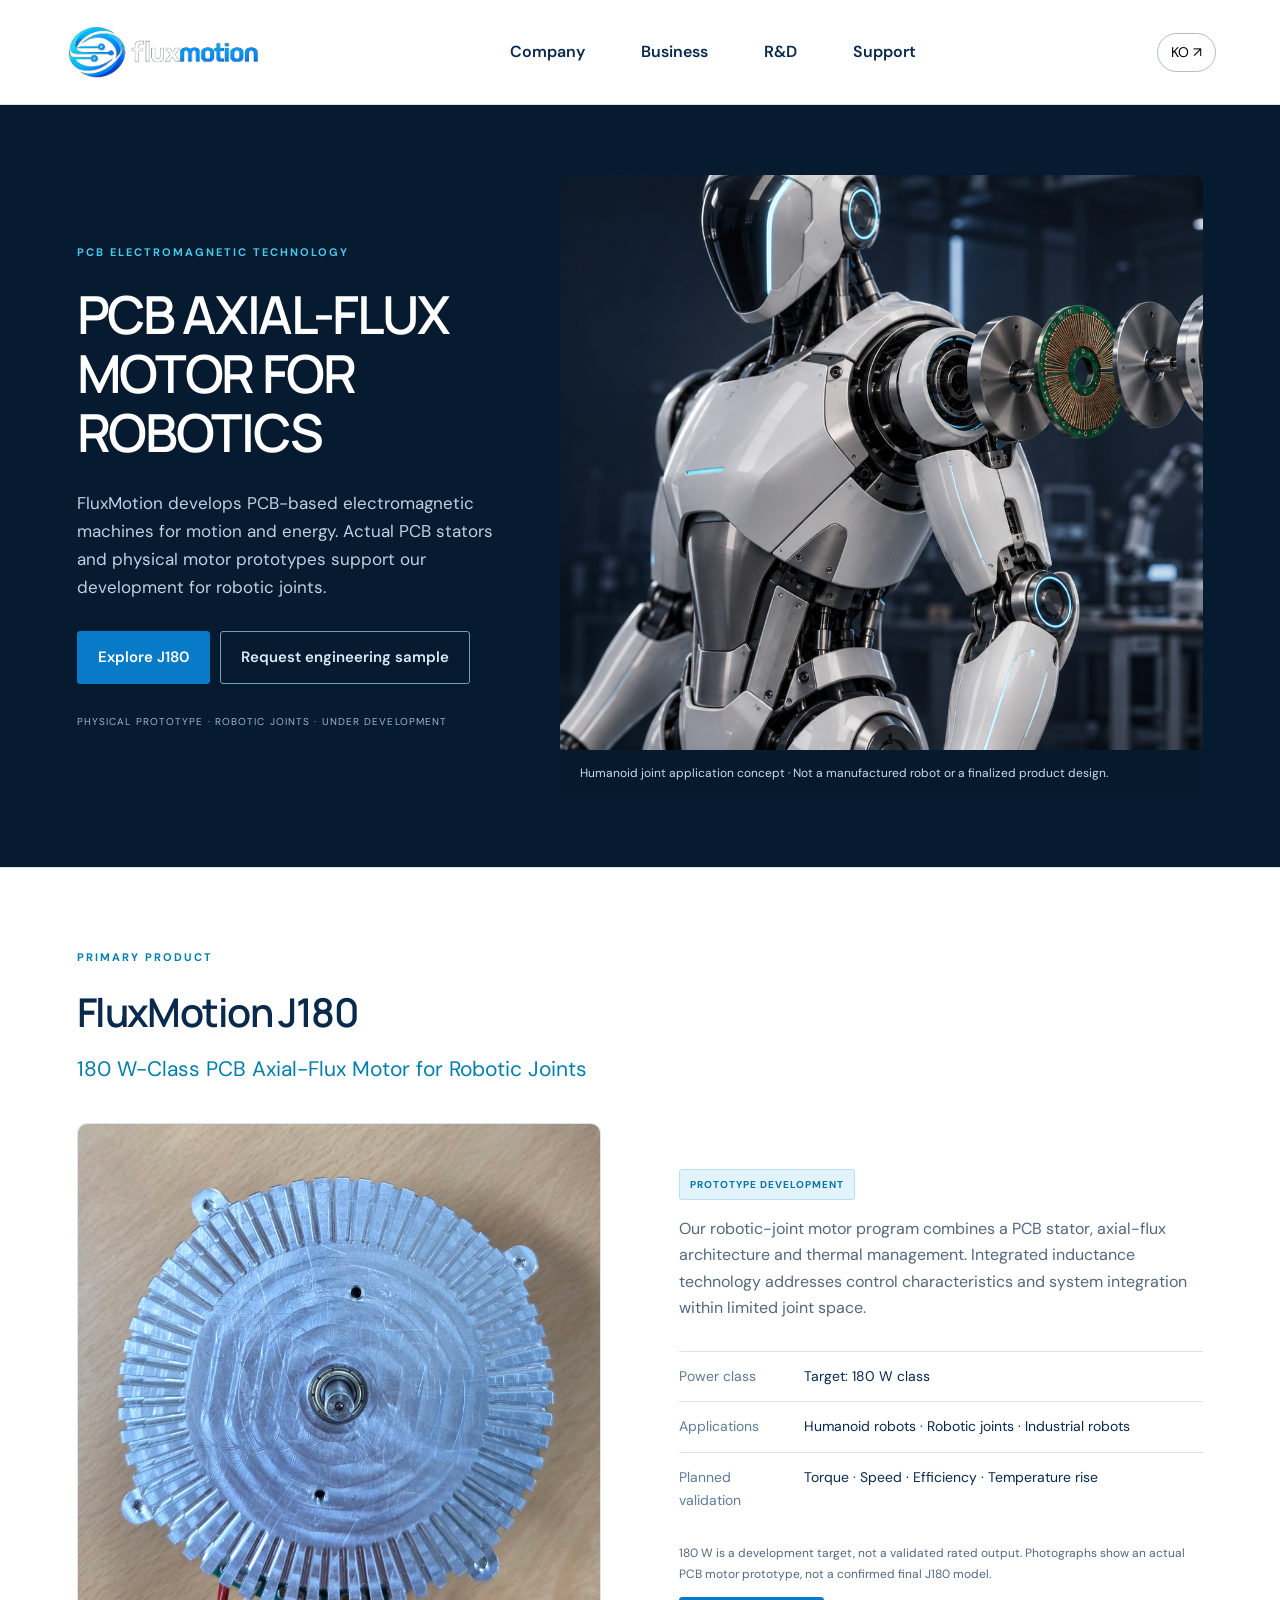
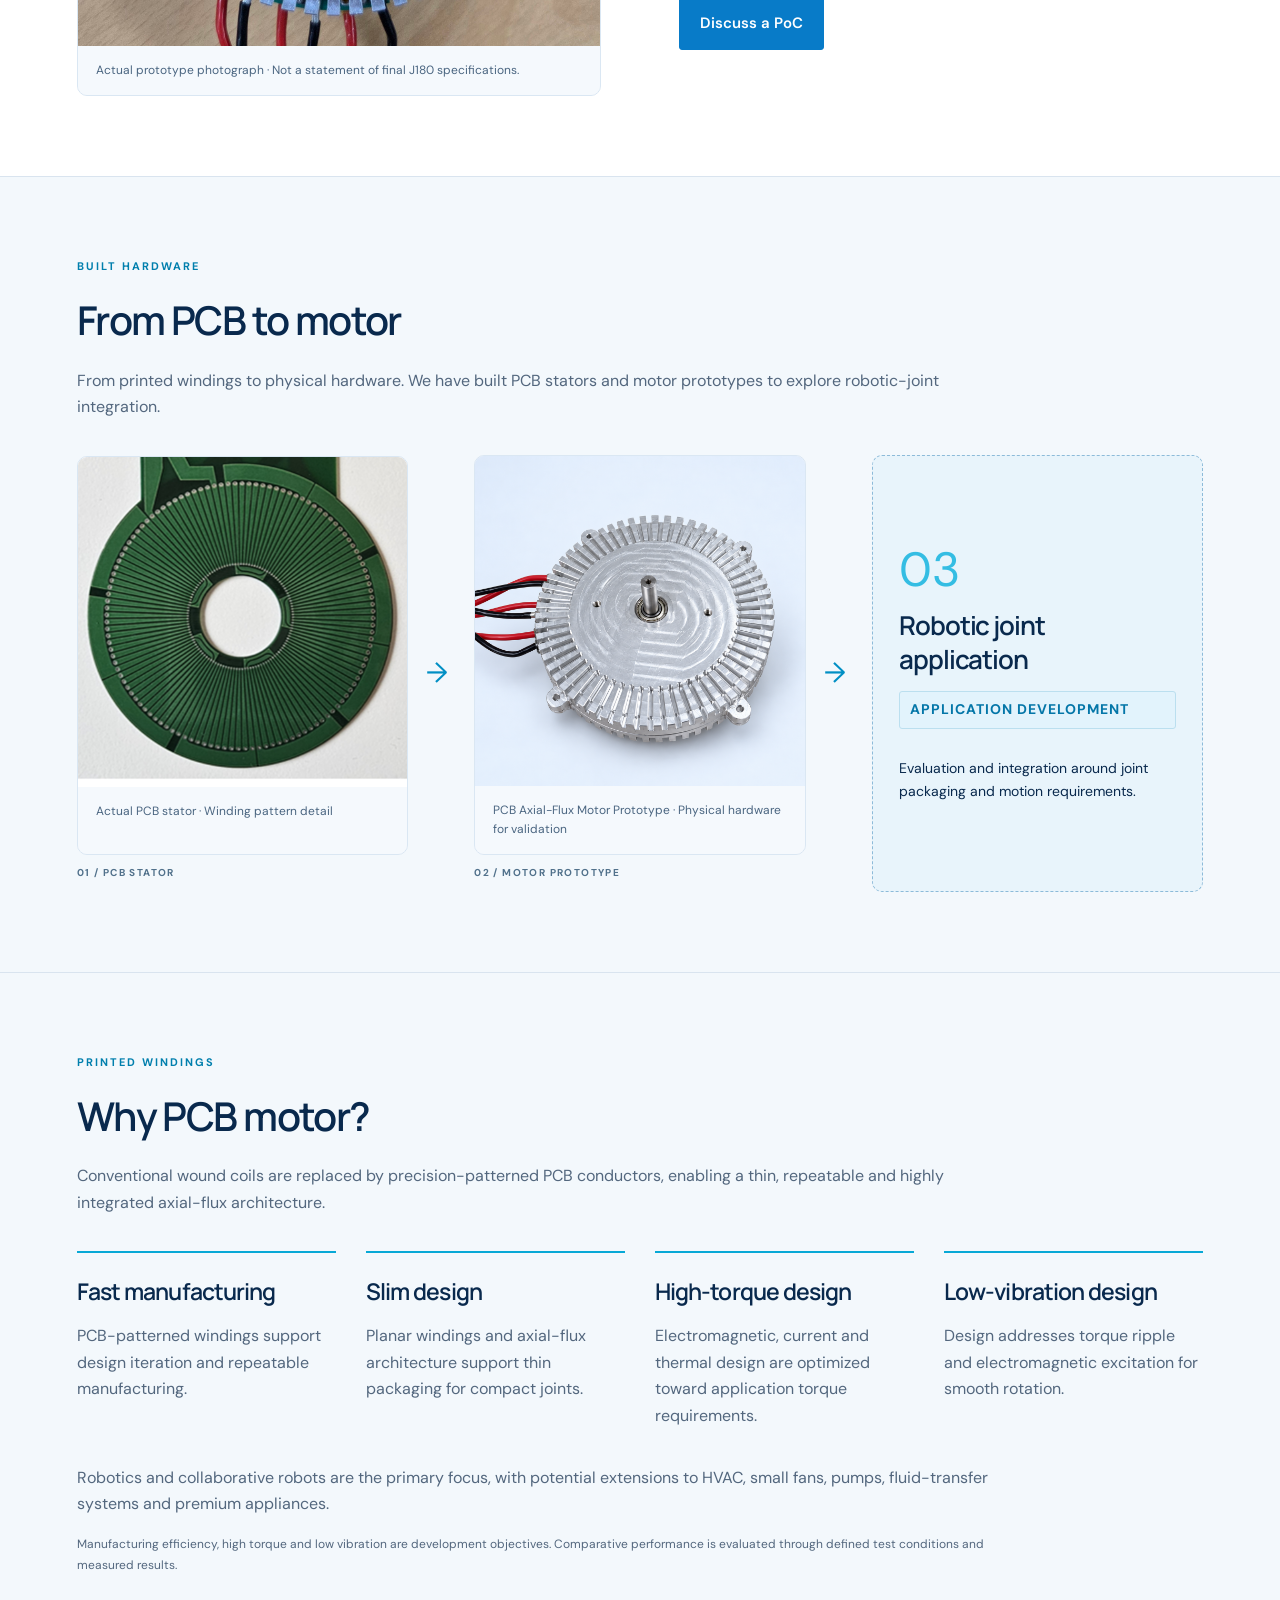
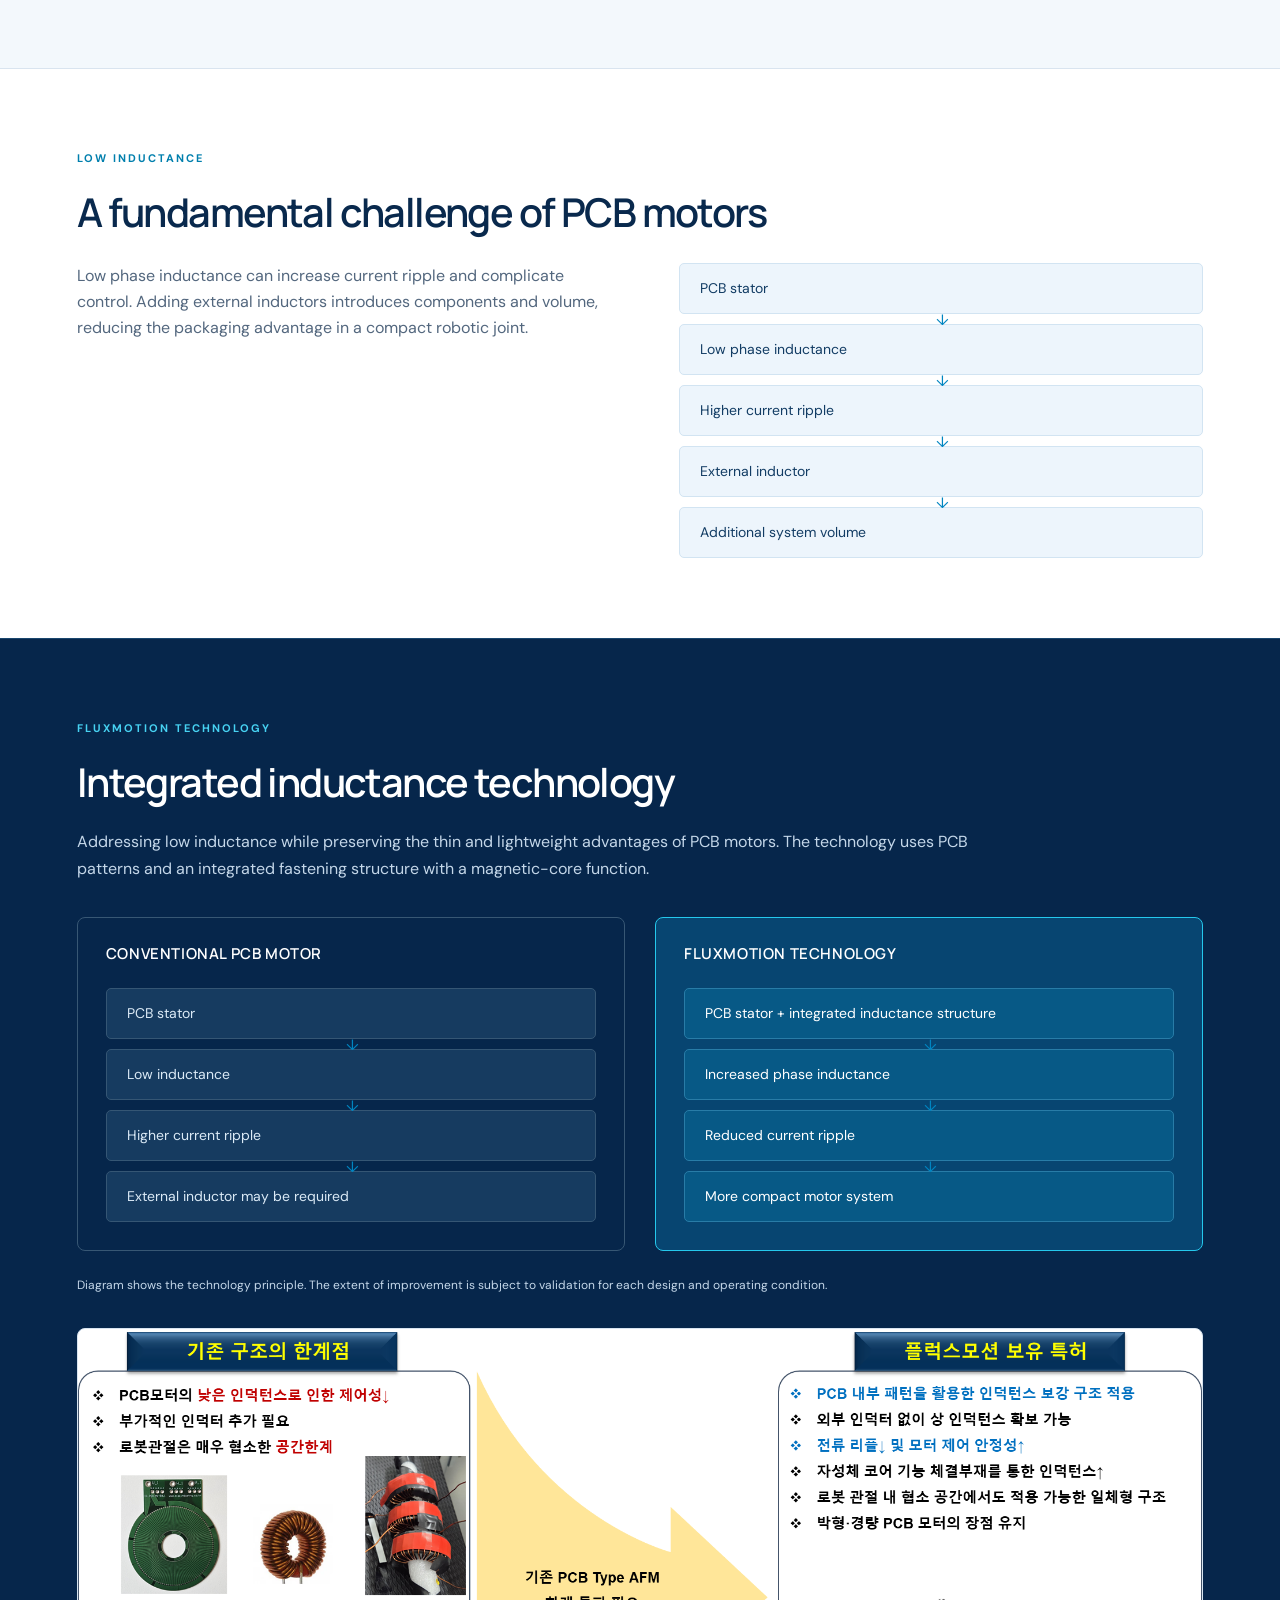
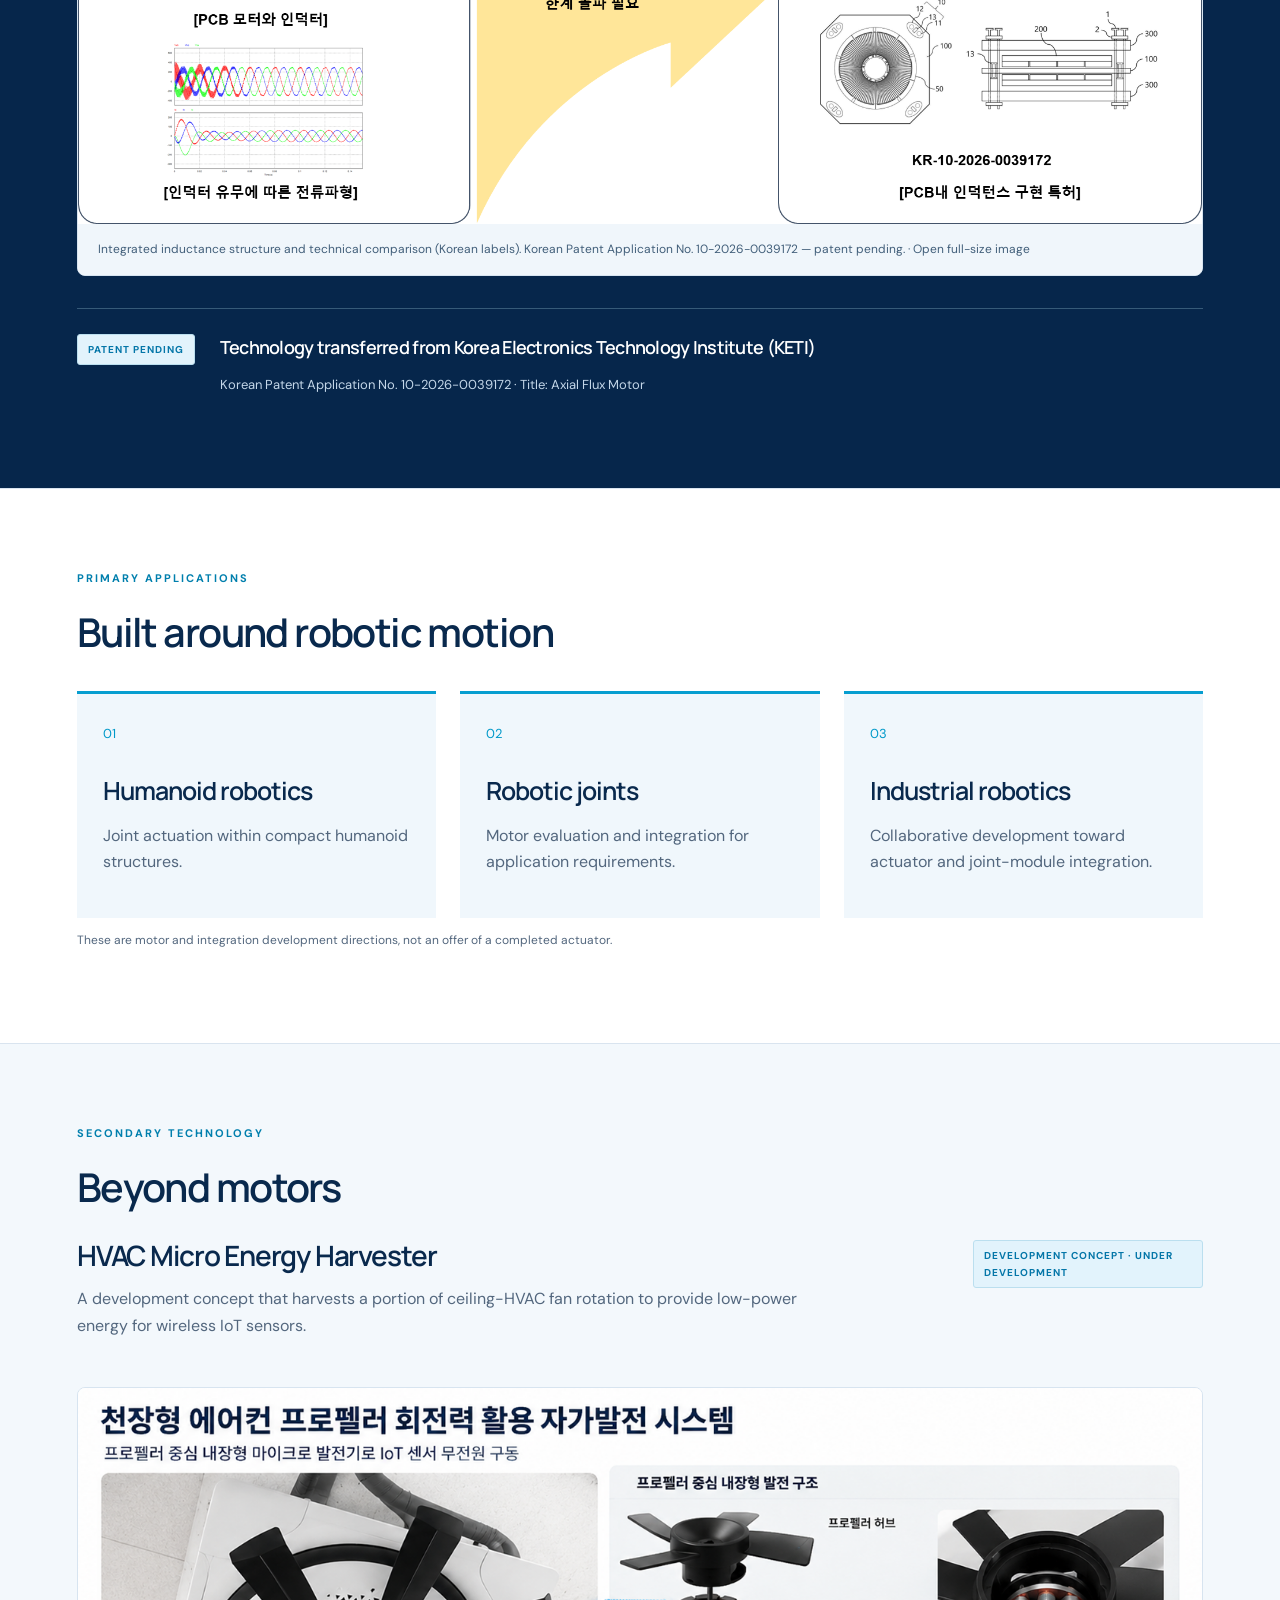
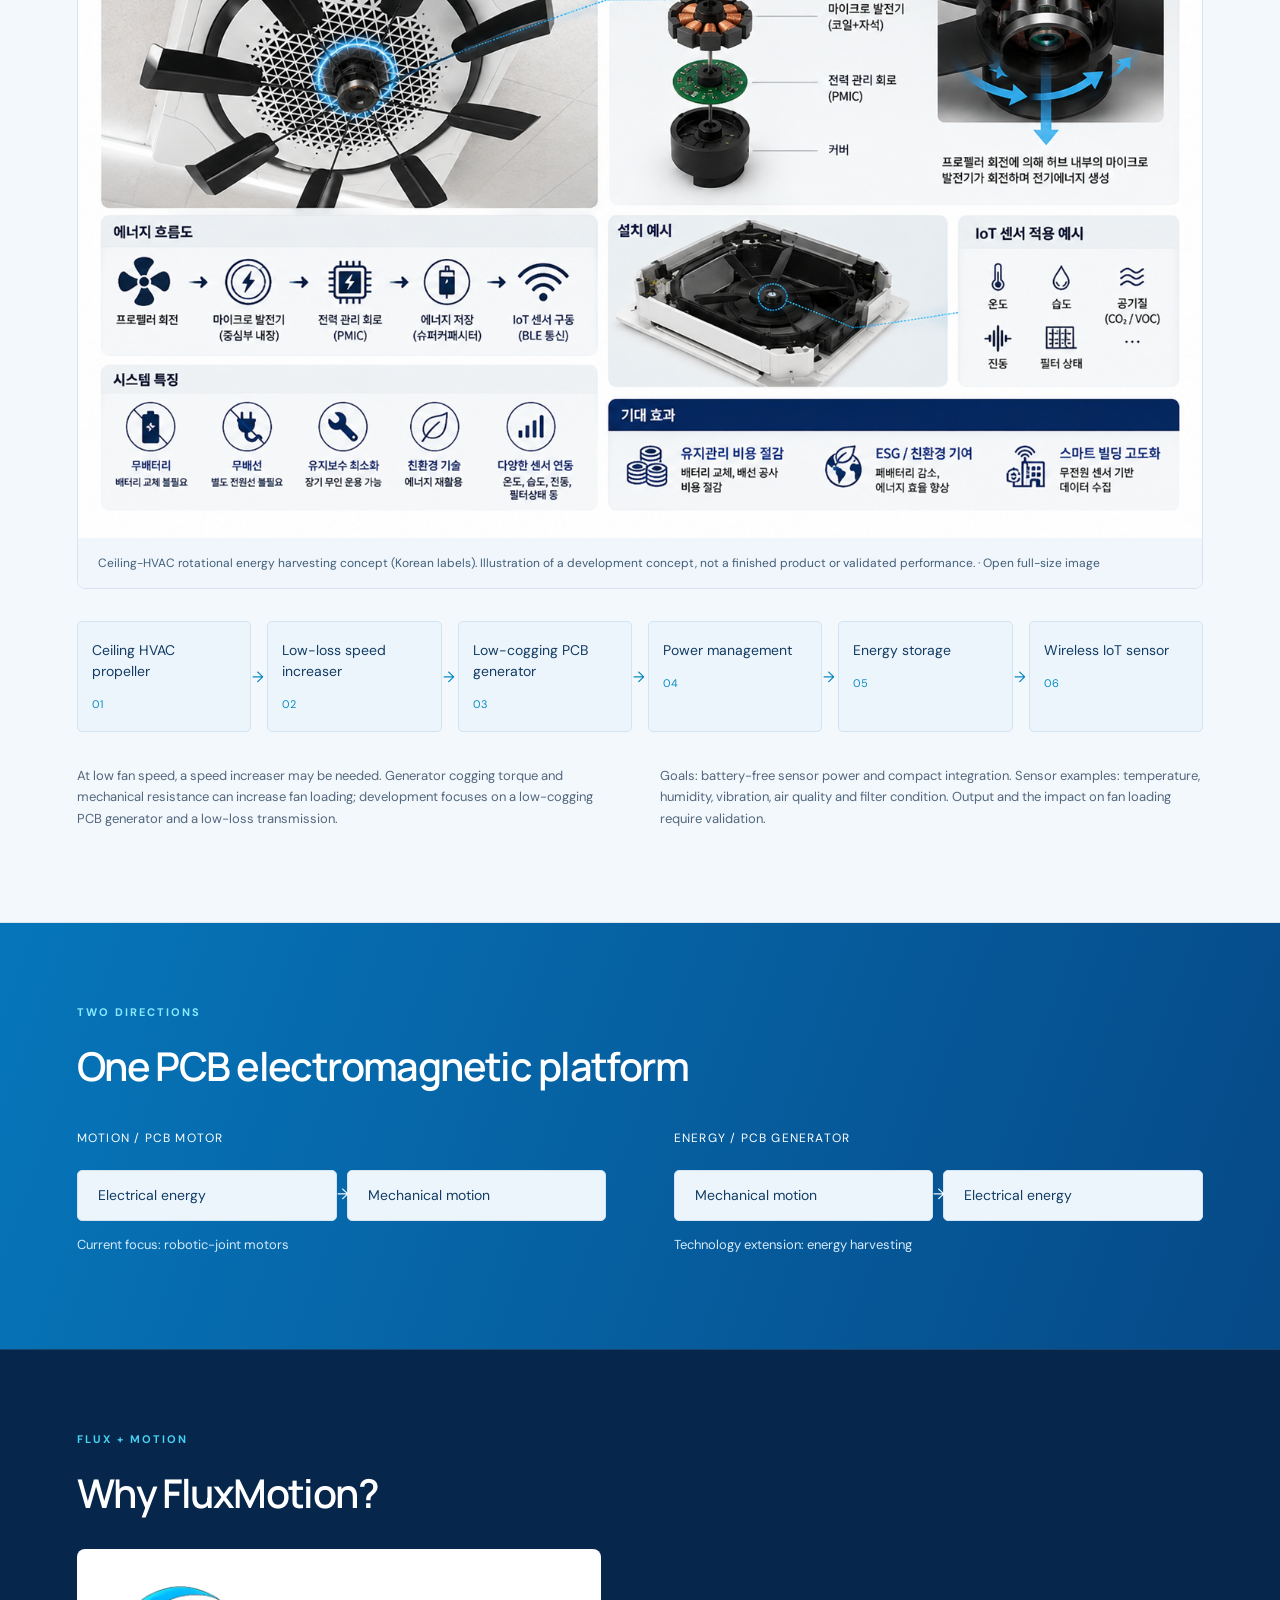
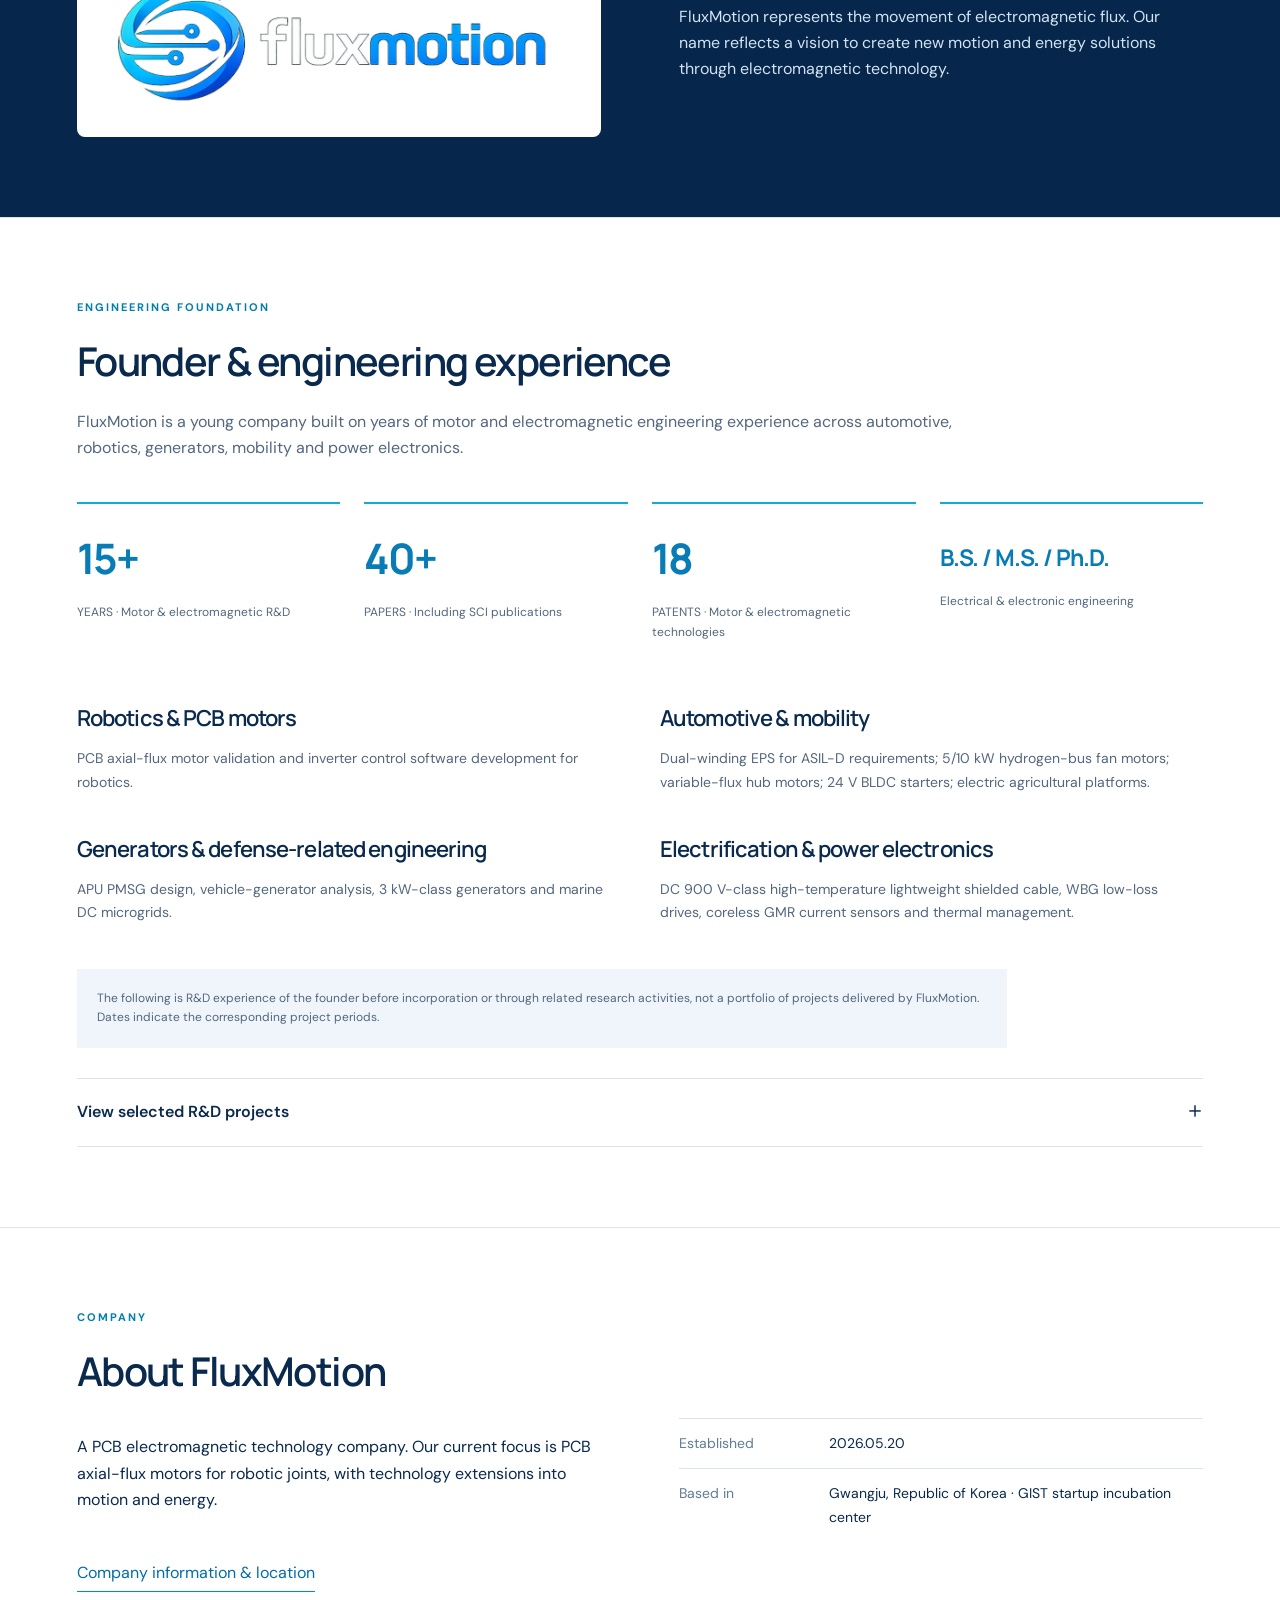
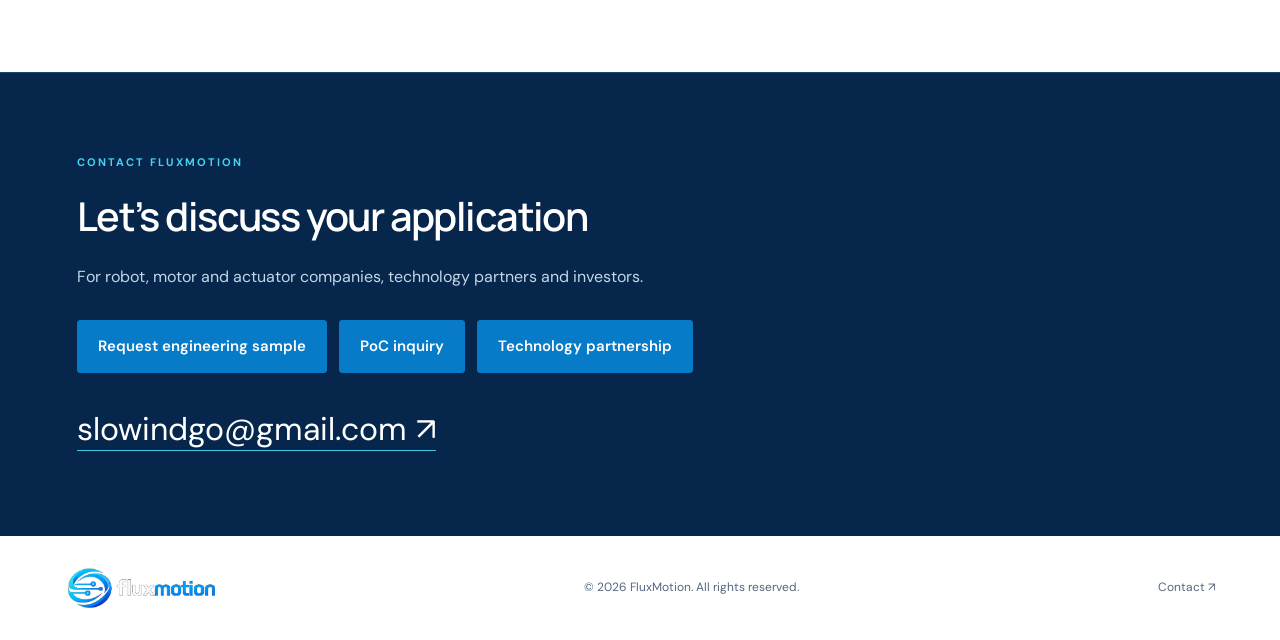
==== commit 1dac0e4d: "Add files via upload" ====
--- a/index.html
+++ b/index.html
@@ -1,7 +1,7 @@
 <!doctype html>
-<html lang="en"><head><meta charset="utf-8"><meta name="viewport" content="width=device-width, initial-scale=1"><title>FluxMotion — PCB Motors for Robot Joints</title><meta name="description" content="FluxMotion develops PCB axial-flux motors for robotics. Physical prototypes, integrated inductance technology and a PCB electromagnetic platform for motion and energy."><meta name="theme-color" content="#062A5E"><link rel="icon" type="image/svg+xml" href="data:image/svg+xml,%3Csvg xmlns='http://www.w3.org/2000/svg' viewBox='0 0 32 32'%3E%3Crect width='32' height='32' rx='8' fill='%23062A5E'/%3E%3Cpath d='M9 25V7h15v4H13v4h9v4h-9v6' fill='%2319C5E8'/%3E%3C/svg%3E"><link rel="stylesheet" href="/style.css?v=20260919"><script src="/app.js?v=20260919" defer></script><link rel="stylesheet" href="/deeptech.css?v=20260919b"></head>
+<html lang="en"><head><meta charset="utf-8"><meta name="viewport" content="width=device-width, initial-scale=1"><title>FluxMotion — PCB Motors for Robot Joints</title><meta name="description" content="FluxMotion develops PCB axial-flux motors for robotics. Physical prototypes, integrated inductance technology and a PCB electromagnetic platform for motion and energy."><meta name="theme-color" content="#062A5E"><link rel="icon" type="image/svg+xml" href="data:image/svg+xml,%3Csvg xmlns='http://www.w3.org/2000/svg' viewBox='0 0 32 32'%3E%3Crect width='32' height='32' rx='8' fill='%23062A5E'/%3E%3Cpath d='M9 25V7h15v4H13v4h9v4h-9v6' fill='%2319C5E8'/%3E%3C/svg%3E"><link rel="stylesheet" href="/style.css?v=20260919"><script src="/app.js?v=20260919" defer></script><link rel="stylesheet" href="/deeptech.css?v=20260919c"></head>
 <body>
 <a class="skip" href="#main" data-en="Skip to content" data-ko="본문으로 이동">Skip to content</a>
 <header class="site-header"><a class="brand official-brand" href="/" aria-label="FluxMotion home"><img src="/assets/fluxmotion-logo.png" alt="FluxMotion" width="230" height="64"></a><nav class="main-nav" aria-label="Main navigation"><button class="nav-trigger" type="button" aria-expanded="false" aria-controls="mega-menu" data-group="0"><span data-ko="회사소개" data-en="Company">Company</span></button><button class="nav-trigger" type="button" aria-expanded="false" aria-controls="mega-menu" data-group="1"><span data-ko="사업소개" data-en="Business">Business</span></button><button class="nav-trigger" type="button" aria-expanded="false" aria-controls="mega-menu" data-group="2"><span data-ko="연구개발" data-en="R&amp;D">R&D</span></button><button class="nav-trigger" type="button" aria-expanded="false" aria-controls="mega-menu" data-group="3"><span data-ko="고객지원" data-en="Support">Support</span></button></nav><button id="language" type="button" aria-label="한국어로 변경">KO ↗</button><button class="mobile-menu" type="button" aria-label="Open navigation" aria-expanded="false" aria-controls="mega-menu">☰</button><div id="mega-menu" class="mega-menu" hidden><div class="mega-inner"><div class="menu-brand">MOTION<br>ENGINEERED.</div><div class="menu-column"><p class="menu-heading" data-ko="회사소개" data-en="Company">Company</p><a href="/company/"><span data-ko="회사개요" data-en="Overview">Overview</span></a><a href="/values/"><span data-ko="경영이념" data-en="Our values">Our values</span></a><a href="/location/"><span data-ko="오시는길" data-en="Location">Location</span></a></div><div class="menu-column"><p class="menu-heading" data-ko="사업소개" data-en="Business">Business</p><a href="/robotics/"><span data-ko="로봇분야" data-en="Robotics">Robotics</span></a><a href="/defense/"><span data-ko="방산산업분야" data-en="Defense">Defense</span></a><a href="/generators/"><span data-ko="발전기 분야" data-en="Generators">Generators</span></a></div><div class="menu-column"><p class="menu-heading" data-ko="연구개발" data-en="R&amp;D">R&D</p><a href="/projects/"><span data-ko="진행 프로젝트" data-en="Projects">Projects</span></a></div><div class="menu-column"><p class="menu-heading" data-ko="고객지원" data-en="Support">Support</p><a href="/inquiry/"><span data-ko="고객문의" data-en="Contact">Contact</span></a></div></div></div></header>
-<main id="main" class="deep-home"><section id="hero" class="deep-section hero hero-blue"><div class="hero-copy"><p class="eyebrow">PCB ELECTROMAGNETIC TECHNOLOGY</p><h1 data-ko="로봇을 위한&lt;br&gt;PCB 축방향&lt;br&gt;자속 모터" data-en="PCB AXIAL-FLUX&lt;br&gt;MOTOR FOR&lt;br&gt;ROBOTICS">PCB AXIAL-FLUX<br>MOTOR FOR<br>ROBOTICS</h1><p data-ko="플럭스모션은 모션과 에너지를 위한 PCB 기반 전자기기를 개발합니다. 실제 PCB 고정자와 모터 제작품을 기반으로 로봇 관절 적용을 추진합니다." data-en="FluxMotion develops PCB-based electromagnetic machines for motion and energy. Actual PCB stators and physical motor prototypes support our development for robotic joints.">FluxMotion develops PCB-based electromagnetic machines for motion and energy. Actual PCB stators and physical motor prototypes support our development for robotic joints.</p><div class="hero-actions"><a class="button" href="#j180"><span data-ko="J180 살펴보기" data-en="Explore J180">Explore J180</span></a><a class="button secondary" href="/inquiry/"><span data-ko="엔지니어링 샘플 문의" data-en="Request engineering sample">Request engineering sample</span></a></div><div class="hero-evidence"><span data-ko="실제 제작품 · 로봇 관절 적용 · 개발 진행 중" data-en="PHYSICAL PROTOTYPE · ROBOTIC JOINTS · UNDER DEVELOPMENT">PHYSICAL PROTOTYPE · ROBOTIC JOINTS · UNDER DEVELOPMENT</span></div></div><figure class="studio-photo"><img src="/assets/motor-studio.png" alt="PCB axial-flux motor physical prototype, background and lighting retouched" fetchpriority="high"><figcaption data-ko="PCB 축방향 자속 모터 시제품 · 성능 검증용 제작품" data-en="PCB Axial-Flux Motor Prototype · Physical hardware for validation">PCB Axial-Flux Motor Prototype · Physical hardware for validation</figcaption></figure></section><section id="j180" class="deep-section "><div class="product-heading"><p class="eyebrow">PRIMARY PRODUCT</p><h2 data-ko="FluxMotion J180" data-en="FluxMotion J180">FluxMotion J180</h2><p class="product-subtitle" data-ko="180 W급 로봇관절용 PCB 축방향 자속 모터" data-en="180 W-Class PCB Axial-Flux Motor for Robotic Joints">180 W-Class PCB Axial-Flux Motor for Robotic Joints</p></div><div class="product-layout"><figure class="prototype-original"><div class="original-window"><img src="/assets/joint-motor-detail.jpg" alt="Original photograph of manufactured PCB motor prototype" loading="lazy"></div><figcaption data-ko="실제 제작품 사진 · J180의 최종 사양을 의미하지 않습니다." data-en="Actual prototype photograph · Not a statement of final J180 specifications.">Actual prototype photograph · Not a statement of final J180 specifications.</figcaption></figure><div><div class="stage-label"><span data-ko="시제품 개발 단계" data-en="PROTOTYPE DEVELOPMENT">PROTOTYPE DEVELOPMENT</span></div><p data-ko="PCB 고정자, 축방향 자속 구조와 열관리 설계를 결합해 박형·경량 관절모터를 개발합니다. 인덕턴스 보강 기술은 제한된 관절 공간에서 제어 특성과 시스템 통합성을 개선하기 위한 핵심 요소입니다." data-en="Our robotic-joint motor program combines a PCB stator, axial-flux architecture and thermal management. Integrated inductance technology addresses control characteristics and system integration within limited joint space.">Our robotic-joint motor program combines a PCB stator, axial-flux architecture and thermal management. Integrated inductance technology addresses control characteristics and system integration within limited joint space.</p><dl class="product-specs"><div><dt data-ko="출력 등급" data-en="Power class">Power class</dt><dd data-ko="목표: 180 W급" data-en="Target: 180 W class">Target: 180 W class</dd></div><div><dt data-ko="적용 대상" data-en="Applications">Applications</dt><dd data-ko="휴머노이드 · 로봇 관절 · 산업용 로봇" data-en="Humanoid robots · Robotic joints · Industrial robots">Humanoid robots · Robotic joints · Industrial robots</dd></div><div><dt data-ko="검증 계획" data-en="Planned validation">Planned validation</dt><dd data-ko="토크 · 속도 · 효율 · 온도상승" data-en="Torque · Speed · Efficiency · Temperature rise">Torque · Speed · Efficiency · Temperature rise</dd></div></dl><p class="technical-note" data-ko="180 W는 개발 목표이며 검증된 정격출력이 아닙니다. 사진은 실제 PCB 모터 시제품으로, J180 최종 모델과의 동일성을 의미하지 않습니다." data-en="180 W is a development target, not a validated rated output. Photographs show an actual PCB motor prototype, not a confirmed final J180 model.">180 W is a development target, not a validated rated output. Photographs show an actual PCB motor prototype, not a confirmed final J180 model.</p><a class="button" href="/inquiry/"><span data-ko="PoC 상담하기" data-en="Discuss a PoC">Discuss a PoC</span></a></div></div></section><section id="from-pcb" class="deep-section light-section"><p class="eyebrow">BUILT HARDWARE</p><h2 data-ko="PCB에서 모터로" data-en="From PCB to motor">From PCB to motor</h2><p data-ko="인쇄형 권선에서 실제 하드웨어까지. PCB 고정자와 모터 시제품을 제작하고 로봇 관절 적용을 검토합니다." data-en="From printed windings to physical hardware. We have built PCB stators and motor prototypes to explore robotic-joint integration.">From printed windings to physical hardware. We have built PCB stators and motor prototypes to explore robotic-joint integration.</p><div class="hardware-story"><div><figure class="stator-photo"><div class="stator-window"><img src="/assets/pcb-stator.png" alt="Actual PCB stator, conductor pattern detail" loading="lazy"></div><figcaption data-ko="실제 PCB 고정자 · 권선 패턴 상세" data-en="Actual PCB stator · Winding pattern detail">Actual PCB stator · Winding pattern detail</figcaption></figure><p class="step-label">01 / PCB STATOR</p></div><span class="story-arrow" aria-hidden="true">→</span><div><figure class="studio-photo"><img src="/assets/motor-studio.png" alt="PCB axial-flux motor physical prototype, background and lighting retouched" fetchpriority="high"><figcaption data-ko="PCB 축방향 자속 모터 시제품 · 성능 검증용 제작품" data-en="PCB Axial-Flux Motor Prototype · Physical hardware for validation">PCB Axial-Flux Motor Prototype · Physical hardware for validation</figcaption></figure><p class="step-label">02 / MOTOR PROTOTYPE</p></div><span class="story-arrow" aria-hidden="true">→</span><div class="joint-application"><span>03</span><h3 data-ko="로봇 관절 적용" data-en="Robotic joint application">Robotic joint application</h3><p class="stage-label" data-ko="적용·통합 개발 단계" data-en="APPLICATION DEVELOPMENT">APPLICATION DEVELOPMENT</p><p data-ko="설치 공간과 구동 요구사항에 맞춘 평가 및 통합을 추진합니다." data-en="Evaluation and integration around joint packaging and motion requirements.">Evaluation and integration around joint packaging and motion requirements.</p></div></div></section><section id="why-pcb" class="deep-section light-section"><p class="eyebrow">PRINTED WINDINGS</p><h2 data-ko="왜 PCB 모터인가?" data-en="Why PCB motor?">Why PCB motor?</h2><p data-ko="기존 권선 코일을 정밀 패턴의 PCB 도체로 대체해 얇고 반복 제작 가능한 축방향 자속 구조를 구현합니다." data-en="Conventional wound coils are replaced by precision-patterned PCB conductors, enabling a thin, repeatable and highly integrated axial-flux architecture.">Conventional wound coils are replaced by precision-patterned PCB conductors, enabling a thin, repeatable and highly integrated axial-flux architecture.</p><div class="benefit-grid"><article><h3 data-ko="빠른 제작" data-en="Fast manufacturing">Fast manufacturing</h3><p data-ko="권선 패턴을 PCB 공정으로 구현하여 설계 변경과 반복 제작에 대응합니다." data-en="PCB-patterned windings support design iteration and repeatable manufacturing.">PCB-patterned windings support design iteration and repeatable manufacturing.</p></article><article><h3 data-ko="슬림화" data-en="Slim design">Slim design</h3><p data-ko="평면 권선과 축방향 자속 구조로 제한된 관절 공간에 맞춘 박형화를 추구합니다." data-en="Planar windings and axial-flux architecture support thin packaging for compact joints.">Planar windings and axial-flux architecture support thin packaging for compact joints.</p></article><article><h3 data-ko="고토크 설계" data-en="High-torque design">High-torque design</h3><p data-ko="전자기 구조와 전류·열 설계를 최적화하여 요구 토크 확보를 추진합니다." data-en="Electromagnetic, current and thermal design are optimized toward application torque requirements.">Electromagnetic, current and thermal design are optimized toward application torque requirements.</p></article><article><h3 data-ko="저진동 설계" data-en="Low-vibration design">Low-vibration design</h3><p data-ko="토크 리플과 전자기 가진을 고려한 설계로 부드러운 회전을 추구합니다." data-en="Design addresses torque ripple and electromagnetic excitation for smooth rotation.">Design addresses torque ripple and electromagnetic excitation for smooth rotation.</p></article></div><p data-ko="로봇·협동로봇을 주력으로, HVAC·소형 팬·펌프·유체 이송 장치·프리미엄 가전으로의 적용 확장을 검토합니다." data-en="Robotics and collaborative robots are the primary focus, with potential extensions to HVAC, small fans, pumps, fluid-transfer systems and premium appliances.">Robotics and collaborative robots are the primary focus, with potential extensions to HVAC, small fans, pumps, fluid-transfer systems and premium appliances.</p><p class="technical-note" data-ko="제조 효율 향상, 고토크 및 저진동은 설계·검증을 통해 추구하는 개발 방향입니다. 비교 성능은 시험 조건과 측정 결과에 따라 평가합니다." data-en="Manufacturing efficiency, high torque and low vibration are development objectives. Comparative performance is evaluated through defined test conditions and measured results.">Manufacturing efficiency, high torque and low vibration are development objectives. Comparative performance is evaluated through defined test conditions and measured results.</p></section><section id="challenge" class="deep-section "><p class="eyebrow">LOW INDUCTANCE</p><h2 data-ko="PCB 모터의 핵심 기술 과제" data-en="A fundamental challenge of PCB motors">A fundamental challenge of PCB motors</h2><div class="challenge-layout"><p data-ko="PCB 권선의 낮은 상 인덕턴스는 전류 리플과 제어에 영향을 줄 수 있습니다. 외부 인덕터를 추가하면 공간과 부품이 늘어나, 협소한 로봇 관절에서 박형·경량 구조의 이점을 줄일 수 있습니다." data-en="Low phase inductance can increase current ripple and complicate control. Adding external inductors introduces components and volume, reducing the packaging advantage in a compact robotic joint.">Low phase inductance can increase current ripple and complicate control. Adding external inductors introduces components and volume, reducing the packaging advantage in a compact robotic joint.</p><ol class="tech-flow "><li><span data-ko="PCB 고정자" data-en="PCB stator">PCB stator</span></li><li><span data-ko="낮은 상 인덕턴스" data-en="Low phase inductance">Low phase inductance</span></li><li><span data-ko="전류 리플 증가 가능" data-en="Higher current ripple">Higher current ripple</span></li><li><span data-ko="외부 인덕터" data-en="External inductor">External inductor</span></li><li><span data-ko="시스템 부피 증가" data-en="Additional system volume">Additional system volume</span></li></ol></div></section><section id="integrated-inductance" class="deep-section navy-section"><p class="eyebrow">FLUXMOTION TECHNOLOGY</p><h2 data-ko="인덕턴스 보강 일체형 기술" data-en="Integrated inductance technology">Integrated inductance technology</h2><p data-ko="PCB 모터의 박형·경량 구조를 유지하면서 낮은 인덕턴스의 한계를 개선하는 기술입니다. PCB 내부 패턴과 자성체 코어 기능을 갖는 체결 구조를 활용하는 방향으로 개발합니다." data-en="Addressing low inductance while preserving the thin and lightweight advantages of PCB motors. The technology uses PCB patterns and an integrated fastening structure with a magnetic-core function.">Addressing low inductance while preserving the thin and lightweight advantages of PCB motors. The technology uses PCB patterns and an integrated fastening structure with a magnetic-core function.</p><div class="comparison"><article><h3 data-ko="기존 PCB 모터 방식" data-en="CONVENTIONAL PCB MOTOR">CONVENTIONAL PCB MOTOR</h3><ol class="tech-flow "><li><span data-ko="PCB 고정자" data-en="PCB stator">PCB stator</span></li><li><span data-ko="낮은 인덕턴스" data-en="Low inductance">Low inductance</span></li><li><span data-ko="전류 리플 증가" data-en="Higher current ripple">Higher current ripple</span></li><li><span data-ko="외부 인덕터 필요 가능" data-en="External inductor may be required">External inductor may be required</span></li></ol></article><article class="solution-path"><h3 data-ko="플럭스모션 기술" data-en="FLUXMOTION TECHNOLOGY">FLUXMOTION TECHNOLOGY</h3><ol class="tech-flow "><li><span data-ko="PCB 고정자 + 인덕턴스 보강 구조" data-en="PCB stator + integrated inductance structure">PCB stator + integrated inductance structure</span></li><li><span data-ko="상 인덕턴스 확보" data-en="Increased phase inductance">Increased phase inductance</span></li><li><span data-ko="전류 리플 저감 지향" data-en="Reduced current ripple">Reduced current ripple</span></li><li><span data-ko="컴팩트한 모터 시스템" data-en="More compact motor system">More compact motor system</span></li></ol></article></div><p class="technical-note" data-ko="기술의 작동 방향을 설명한 도식입니다. 개선 정도는 설계와 운전 조건별 검증을 통해 확인합니다." data-en="Diagram shows the technology principle. The extent of improvement is subject to validation for each design and operating condition.">Diagram shows the technology principle. The extent of improvement is subject to validation for each design and operating condition.</p><figure class="technical-illustration"><a href="/assets/inductance-patent.png" target="_blank" rel="noopener"><img src="/assets/inductance-patent.png" loading="lazy" alt="Integrated inductance structure and technical comparison (Korean labels). Korean Patent Application No. 10-2026-0039172 — patent pending."></a><figcaption data-ko="인덕턴스 보강 구조 기술 설명자료 · 특허출원 제10-2026-0039172호 · 출원 상태 · 클릭하여 확대" data-en="Integrated inductance structure and technical comparison (Korean labels). Korean Patent Application No. 10-2026-0039172 — patent pending. · Open full-size image">Integrated inductance structure and technical comparison (Korean labels). Korean Patent Application No. 10-2026-0039172 — patent pending. · Open full-size image</figcaption></figure><aside class="ip-evidence"><span class="stage-label">PATENT PENDING</span><div><h3 data-ko="한국전자기술연구원(KETI) 기술이전" data-en="Technology transferred from Korea Electronics Technology Institute (KETI)">Technology transferred from Korea Electronics Technology Institute (KETI)</h3><p data-ko="대한민국 특허출원 제10-2026-0039172호 · 명칭: 축방향 자속 모터" data-en="Korean Patent Application No. 10-2026-0039172 · Title: Axial Flux Motor">Korean Patent Application No. 10-2026-0039172 · Title: Axial Flux Motor</p></div></aside></section><section id="applications" class="deep-section "><p class="eyebrow">PRIMARY APPLICATIONS</p><h2 data-ko="로봇 관절을 위한 모션 기술" data-en="Built around robotic motion">Built around robotic motion</h2><div class="application-grid"><article><span>01</span><h3 data-ko="휴머노이드 로보틱스" data-en="Humanoid robotics">Humanoid robotics</h3><p data-ko="제한된 공간에 통합하는 관절 구동 기술" data-en="Joint actuation within compact humanoid structures.">Joint actuation within compact humanoid structures.</p></article><article><span>02</span><h3 data-ko="로봇 관절" data-en="Robotic joints">Robotic joints</h3><p data-ko="고객 요구조건에 맞춘 모터 평가와 적용" data-en="Motor evaluation and integration for application requirements.">Motor evaluation and integration for application requirements.</p></article><article><span>03</span><h3 data-ko="산업용 로보틱스" data-en="Industrial robotics">Industrial robotics</h3><p data-ko="액추에이터·관절모듈 확장을 위한 공동개발" data-en="Collaborative development toward actuator and joint-module integration.">Collaborative development toward actuator and joint-module integration.</p></article></div><p class="technical-note" data-ko="완성 액추에이터 판매가 아닌 모터 및 통합 기술의 개발 방향입니다." data-en="These are motor and integration development directions, not an offer of a completed actuator.">These are motor and integration development directions, not an offer of a completed actuator.</p></section><section id="energy-harvesting" class="deep-section light-section"><p class="eyebrow">SECONDARY TECHNOLOGY</p><h2 data-ko="모터를 넘어, 에너지로" data-en="Beyond motors">Beyond motors</h2><div class="section-intro-row"><div><h3 data-ko="HVAC Micro Energy Harvester" data-en="HVAC Micro Energy Harvester">HVAC Micro Energy Harvester</h3><p data-ko="천장형 에어컨 팬의 회전 에너지 일부를 회수해 무선 IoT 센서의 소전력 공급에 활용하는 개발 개념입니다." data-en="A development concept that harvests a portion of ceiling-HVAC fan rotation to provide low-power energy for wireless IoT sensors.">A development concept that harvests a portion of ceiling-HVAC fan rotation to provide low-power energy for wireless IoT sensors.</p></div><span class="stage-label"><span data-ko="개발 개념 · 개발 진행 중" data-en="DEVELOPMENT CONCEPT · UNDER DEVELOPMENT">DEVELOPMENT CONCEPT · UNDER DEVELOPMENT</span></span></div><figure class="technical-illustration"><a href="/assets/hvac-concept.png" target="_blank" rel="noopener"><img src="/assets/hvac-concept.png" loading="lazy" alt="Ceiling-HVAC rotational energy harvesting concept (Korean labels). Illustration of a development concept, not a finished product or validated performance."></a><figcaption data-ko="천장형 HVAC 회전 에너지 하베스팅 개발 개념도 · 완성 제품 또는 검증된 성능을 의미하지 않습니다. · 클릭하여 확대" data-en="Ceiling-HVAC rotational energy harvesting concept (Korean labels). Illustration of a development concept, not a finished product or validated performance. · Open full-size image">Ceiling-HVAC rotational energy harvesting concept (Korean labels). Illustration of a development concept, not a finished product or validated performance. · Open full-size image</figcaption></figure><ol class="tech-flow harvester-flow"><li><span data-ko="천장형 HVAC 프로펠러" data-en="Ceiling HVAC propeller">Ceiling HVAC propeller</span></li><li><span data-ko="저손실 증속기" data-en="Low-loss speed increaser">Low-loss speed increaser</span></li><li><span data-ko="저코깅 PCB 발전기" data-en="Low-cogging PCB generator">Low-cogging PCB generator</span></li><li><span data-ko="전력 관리" data-en="Power management">Power management</span></li><li><span data-ko="에너지 저장" data-en="Energy storage">Energy storage</span></li><li><span data-ko="무선 IoT 센서" data-en="Wireless IoT sensor">Wireless IoT sensor</span></li></ol><div class="energy-notes"><p data-ko="저속 팬에 증속기를 적용하면 발전기의 코깅 토크와 기계적 저항이 팬 부하에 영향을 줄 수 있습니다. 저코깅 PCB 발전기와 저손실 전달 구조를 통해 이를 줄이는 방향을 검토합니다." data-en="At low fan speed, a speed increaser may be needed. Generator cogging torque and mechanical resistance can increase fan loading; development focuses on a low-cogging PCB generator and a low-loss transmission.">At low fan speed, a speed increaser may be needed. Generator cogging torque and mechanical resistance can increase fan loading; development focuses on a low-cogging PCB generator and a low-loss transmission.</p><p data-ko="목표: 배터리 교체 부담을 줄이는 센서 전원, 컴팩트한 통합. 적용 예: 온도·습도·진동·공기질·필터 상태. 발전량과 팬 부하 영향은 검증 대상입니다." data-en="Goals: battery-free sensor power and compact integration. Sensor examples: temperature, humidity, vibration, air quality and filter condition. Output and the impact on fan loading require validation.">Goals: battery-free sensor power and compact integration. Sensor examples: temperature, humidity, vibration, air quality and filter condition. Output and the impact on fan loading require validation.</p></div></section><section id="platform" class="deep-section blue-section"><p class="eyebrow">TWO DIRECTIONS</p><h2 data-ko="하나의 PCB 전자기 플랫폼" data-en="One PCB electromagnetic platform">One PCB electromagnetic platform</h2><div class="platform-grid"><article><span>MOTION / PCB MOTOR</span><ol class="tech-flow "><li><span data-ko="전기 에너지" data-en="Electrical energy">Electrical energy</span></li><li><span data-ko="기계적 움직임" data-en="Mechanical motion">Mechanical motion</span></li></ol><p data-ko="현재 주력: 로봇관절 모터" data-en="Current focus: robotic-joint motors">Current focus: robotic-joint motors</p></article><article><span>ENERGY / PCB GENERATOR</span><ol class="tech-flow "><li><span data-ko="기계적 움직임" data-en="Mechanical motion">Mechanical motion</span></li><li><span data-ko="전기 에너지" data-en="Electrical energy">Electrical energy</span></li></ol><p data-ko="기술 확장: 에너지 하베스팅" data-en="Technology extension: energy harvesting">Technology extension: energy harvesting</p></article></div></section><section id="brand-story" class="deep-section navy-section"><p class="eyebrow">FLUX + MOTION</p><h2 data-ko="왜 FluxMotion인가?" data-en="Why FluxMotion?">Why FluxMotion?</h2><div class="brand-story-grid"><div class="logo-panel"><img src="/assets/fluxmotion-logo.png" alt="FluxMotion official logo" loading="lazy"></div><div><p data-ko="FluxMotion은 전자기 흐름(Flux)의 움직임(Motion)을 뜻합니다. 전동기와 발전기의 바탕이 되는 전자기 기술을 통해 새로운 모션과 에너지 솔루션을 만든다는 지향을 담았습니다." data-en="FluxMotion represents the movement of electromagnetic flux. Our name reflects a vision to create new motion and energy solutions through electromagnetic technology.">FluxMotion represents the movement of electromagnetic flux. Our name reflects a vision to create new motion and energy solutions through electromagnetic technology.</p></div></div></section><section id="founder" class="deep-section "><p class="eyebrow">ENGINEERING FOUNDATION</p><h2 data-ko="창업자와 엔지니어링 경험" data-en="Founder &amp; engineering experience">Founder & engineering experience</h2><p data-ko="플럭스모션은 모터·발전기·자동차·로보틱스·전동화 분야에서 축적한 R&amp;D 경험을 바탕으로 출발한 기업입니다." data-en="FluxMotion is a young company built on years of motor and electromagnetic engineering experience across automotive, robotics, generators, mobility and power electronics.">FluxMotion is a young company built on years of motor and electromagnetic engineering experience across automotive, robotics, generators, mobility and power electronics.</p><div class="credentials"><div><strong>15+</strong><span data-ko="년 · 모터·전자기 R&amp;D" data-en="YEARS · Motor &amp; electromagnetic R&amp;D">YEARS · Motor & electromagnetic R&D</span></div><div><strong>40+</strong><span data-ko="논문 · SCI 논문 포함" data-en="PAPERS · Including SCI publications">PAPERS · Including SCI publications</span></div><div><strong>18</strong><span data-ko="특허 · 모터·전자기 기술" data-en="PATENTS · Motor &amp; electromagnetic technologies">PATENTS · Motor & electromagnetic technologies</span></div><div><strong>B.S. / M.S. / Ph.D.</strong><span data-ko="전기·전자공학" data-en="Electrical &amp; electronic engineering">Electrical & electronic engineering</span></div></div><div class="experience-areas"><article><h3 data-ko="로보틱스·PCB 모터" data-en="Robotics &amp; PCB motors">Robotics & PCB motors</h3><p data-ko="로봇용 PCB 축방향 자속 모터 검증 및 인버터 제어 소프트웨어 개발" data-en="PCB axial-flux motor validation and inverter control software development for robotics.">PCB axial-flux motor validation and inverter control software development for robotics.</p></article><article><h3 data-ko="자동차·모빌리티" data-en="Automotive &amp; mobility">Automotive & mobility</h3><p data-ko="ASIL-D 요구 대응 이중권선 EPS, 수소버스 5/10 kW 팬모터, 가변자속 허브모터, 24 V BLDC 시동 및 전기구동 농기계" data-en="Dual-winding EPS for ASIL-D requirements; 5/10 kW hydrogen-bus fan motors; variable-flux hub motors; 24 V BLDC starters; electric agricultural platforms.">Dual-winding EPS for ASIL-D requirements; 5/10 kW hydrogen-bus fan motors; variable-flux hub motors; 24 V BLDC starters; electric agricultural platforms.</p></article><article><h3 data-ko="발전기·방산 관련 엔지니어링" data-en="Generators &amp; defense-related engineering">Generators & defense-related engineering</h3><p data-ko="보조동력장치용 PMSG, 차량용 발전기 전자기 해석, 3 kW급 발전기 및 선박 DC 마이크로그리드" data-en="APU PMSG design, vehicle-generator analysis, 3 kW-class generators and marine DC microgrids.">APU PMSG design, vehicle-generator analysis, 3 kW-class generators and marine DC microgrids.</p></article><article><h3 data-ko="전동화·전력전자" data-en="Electrification &amp; power electronics">Electrification & power electronics</h3><p data-ko="DC 900 V급 고내열 경량 차폐 케이블, WBG 저손실 구동, 코어리스 GMR 전류센서 및 열관리" data-en="DC 900 V-class high-temperature lightweight shielded cable, WBG low-loss drives, coreless GMR current sensors and thermal management.">DC 900 V-class high-temperature lightweight shielded cable, WBG low-loss drives, coreless GMR current sensors and thermal management.</p></article></div><p class="experience-disclosure" data-ko="아래는 창업자가 설립 이전 또는 관련 연구활동에서 수행·참여한 경력입니다. 플럭스모션 법인의 납품·완료 실적이 아닙니다. 표시된 기간은 해당 과제의 수행 기간입니다." data-en="The following is R&amp;D experience of the founder before incorporation or through related research activities, not a portfolio of projects delivered by FluxMotion. Dates indicate the corresponding project periods.">The following is R&D experience of the founder before incorporation or through related research activities, not a portfolio of projects delivered by FluxMotion. Dates indicate the corresponding project periods.</p><details class="founder-details"><summary><span data-ko="창업자 주요 R&amp;D 참여 과제 보기" data-en="View selected R&amp;D projects">View selected R&D projects</span><span aria-hidden="true">＋</span></summary><ol class="founder-projects"><li><time>2024.07.01 – 2027.12.31</time><p data-ko="미래 모빌리티용 DC 900 V급 비편조 고내열 경량 차폐 케이블 개발" data-en="Development of DC 900 V-Class Non-Braided, High-Temperature, Lightweight Shielded Cable for Future Mobility">Development of DC 900 V-Class Non-Braided, High-Temperature, Lightweight Shielded Cable for Future Mobility</p></li><li><time>2024.07.01 – 2027.12.31</time><p data-ko="가혹 운전조건 대응 수소상용차 냉각 모듈 패키지 기술 개발" data-en="Development of Cooling Module Package Technology for Hydrogen Commercial Vehicles under Severe Operating Conditions">Development of Cooling Module Package Technology for Hydrogen Commercial Vehicles under Severe Operating Conditions</p></li><li><time>2024.04.01 – 2026.12.31</time><p data-ko="ASIL-D 요구사항 대응 이중권선 고안전 EPS 모터 시스템 개발" data-en="Development of a High-Safety EPS Motor System with Dual Windings for ASIL-D Requirements">Development of a High-Safety EPS Motor System with Dual Windings for ASIL-D Requirements</p></li><li><time>2022.04.01 – 2024.12.31</time><p data-ko="수소전기버스 효율 및 시장 경쟁력 향상을 위한 열관리 기술 개발" data-en="Development of Thermal Management Technology for Improved Efficiency and Market Competitiveness of Hydrogen Electric Buses">Development of Thermal Management Technology for Improved Efficiency and Market Competitiveness of Hydrogen Electric Buses</p></li><li><time>2022.04.01 – 2025.12.31</time><p data-ko="다목적 농작업을 위한 전기구동 조사료 수확기 플랫폼 개발" data-en="Development of an Electrically Driven Forage Harvester Platform for Multiple Agricultural Operations">Development of an Electrically Driven Forage Harvester Platform for Multiple Agricultural Operations</p></li><li><time>2019.12.01 – 2020.11.30</time><p data-ko="하이브리드 스포크 회전자를 적용한 3 kW급 발전기 개발" data-en="Development of a 3 kW-Class Generator with a Hybrid Spoke Rotor">Development of a 3 kW-Class Generator with a Hybrid Spoke Rotor</p></li><li><time>2018.07.01 – 2020.12.31</time><p data-ko="전기구동 CUV용 코어리스 GMR 전류센서 개발" data-en="Development of a Coreless GMR Current Sensor for Electric-Drive CUV Applications">Development of a Coreless GMR Current Sensor for Electric-Drive CUV Applications</p></li><li><time>2018.05.01 – 2021.12.31</time><p data-ko="WBG 소자 저손실 구동 공통기술 개발" data-en="Development of Common Technologies for Low-Loss WBG Device Drives">Development of Common Technologies for Low-Loss WBG Device Drives</p></li><li><time>2017.05.01 – 2019.12.31</time><p data-ko="상용차 공회전 정지용 24 V BLDC 시동·제어 시스템 개발" data-en="Development of a 24 V BLDC Starter and Control System for Commercial Vehicle Idle-Stop Applications">Development of a 24 V BLDC Starter and Control System for Commercial Vehicle Idle-Stop Applications</p></li><li><time>2014.12.01 – 2018.09.01</time><p data-ko="500마력급 선박 DC 마이크로그리드 시스템 개발" data-en="Development of a 500 hp-Class Marine DC Microgrid System">Development of a 500 hp-Class Marine DC Microgrid System</p></li><li><time>2015.04.01 – 2017.05.31</time><p data-ko="퍼스널 모빌리티용 가변자속 허브모터 개발" data-en="Development of a Variable-Flux Hub Motor for Personal Mobility">Development of a Variable-Flux Hub Motor for Personal Mobility</p></li><li><time>2025.03.03 – 2026.02.27</time><p data-ko="로봇용 PCB 축방향 자속 모터 검증 및 인버터 제어 소프트웨어 개발" data-en="PCB Axial-Flux Motor Validation and Inverter Control Software Development for Robotics">PCB Axial-Flux Motor Validation and Inverter Control Software Development for Robotics</p></li><li><time>2026.01.16 – 2026.03.15</time><p data-ko="K2 보조동력장치용 영구자석 동기발전기(PMSG) 설계" data-en="Permanent Magnet Synchronous Generator (PMSG) Design for K2 Auxiliary Power Unit">Permanent Magnet Synchronous Generator (PMSG) Design for K2 Auxiliary Power Unit</p></li><li><time>2026.04.01 – 2026.05.15</time><p data-ko="차량용 발전기 전자기 해석" data-en="Electromagnetic Analysis of Vehicle Generator">Electromagnetic Analysis of Vehicle Generator</p></li><li><time>2025.10.20 – 2025.12.19</time><p data-ko="K2 전차 APU-PMSG 설계" data-en="K2 Main Battle Tank APU-PMSG Design">K2 Main Battle Tank APU-PMSG Design</p></li><li><time>2024.01.12 – 2024.07.11</time><p data-ko="수소전기버스용 5 kW 및 10 kW 냉각 팬모터 설계" data-en="5 kW and 10 kW Cooling-Fan Motor Design for Hydrogen Electric Buses">5 kW and 10 kW Cooling-Fan Motor Design for Hydrogen Electric Buses</p></li><li><time>2023.06.01 – 2023.07.31</time><p data-ko="500 W급 헤어핀 모터 설계" data-en="500 W-Class Hairpin Motor Design">500 W-Class Hairpin Motor Design</p></li><li><time>2021.04.01 – 2021.06.30</time><p data-ko="전류센서 전자기 해석" data-en="Electromagnetic Analysis of Current Sensors">Electromagnetic Analysis of Current Sensors</p></li></ol></details></section><section id="company" class="deep-section "><p class="eyebrow">COMPANY</p><h2 data-ko="플럭스모션" data-en="About FluxMotion">About FluxMotion</h2><div class="company-summary"><div><p data-ko="PCB 전자기 기술 기업. 현재의 중심은 로봇관절용 PCB 축방향 자속 모터이며, 모션과 에너지 분야로 기술을 확장합니다." data-en="A PCB electromagnetic technology company. Our current focus is PCB axial-flux motors for robotic joints, with technology extensions into motion and energy.">A PCB electromagnetic technology company. Our current focus is PCB axial-flux motors for robotic joints, with technology extensions into motion and energy.</p></div><dl><div><dt data-ko="설립" data-en="Established">Established</dt><dd>2026.05.20</dd></div><div><dt data-ko="소재지" data-en="Based in">Based in</dt><dd data-ko="대한민국 광주광역시 · GIST 창업보육센터" data-en="Gwangju, Republic of Korea · GIST startup incubation center">Gwangju, Republic of Korea · GIST startup incubation center</dd></div></dl></div><a class="text-link" href="/company/"><span data-ko="회사소개 및 오시는길" data-en="Company information &amp; location">Company information & location</span></a></section><section id="contact" class="deep-section navy-section"><p class="eyebrow">CONTACT FLUXMOTION</p><h2 data-ko="개발을 함께 논의하세요" data-en="Let’s discuss your application">Let’s discuss your application</h2><p data-ko="로봇·모터·액추에이터 기업, 기술 파트너 및 투자자의 문의를 기다립니다." data-en="For robot, motor and actuator companies, technology partners and investors.">For robot, motor and actuator companies, technology partners and investors.</p><div class="contact-actions"><a class="button" href="mailto:slowindgo@gmail.com?subject=FluxMotion%20Engineering%20Sample"><span data-ko="엔지니어링 샘플 문의" data-en="Request engineering sample">Request engineering sample</span></a><a class="button" href="mailto:slowindgo@gmail.com?subject=FluxMotion%20PoC%20Inquiry"><span data-ko="PoC 문의" data-en="PoC inquiry">PoC inquiry</span></a><a class="button" href="mailto:slowindgo@gmail.com?subject=FluxMotion%20Technology%20Partnership"><span data-ko="기술 협력" data-en="Technology partnership">Technology partnership</span></a></div><a class="email" href="mailto:slowindgo@gmail.com">slowindgo@gmail.com ↗</a></section></main><footer><a class="brand official-brand" href="/" aria-label="FluxMotion home"><img src="/assets/fluxmotion-logo.png" alt="FluxMotion" width="230" height="64"></a><span data-ko="© 2026 주식회사 플럭스모션. All rights reserved." data-en="© 2026 FluxMotion. All rights reserved.">© 2026 FluxMotion. All rights reserved.</span><a href="/inquiry/"><span data-ko="고객문의 ↗" data-en="Contact ↗">Contact ↗</span></a></footer>
+<main id="main" class="deep-home"><section id="hero" class="deep-section hero hero-blue"><div class="hero-copy"><p class="eyebrow">PCB ELECTROMAGNETIC TECHNOLOGY</p><h1 data-ko="로봇을 위한&lt;br&gt;PCB 축방향&lt;br&gt;자속 모터" data-en="PCB AXIAL-FLUX&lt;br&gt;MOTOR FOR&lt;br&gt;ROBOTICS">PCB AXIAL-FLUX<br>MOTOR FOR<br>ROBOTICS</h1><p data-ko="플럭스모션은 모션과 에너지를 위한 PCB 기반 전자기기를 개발합니다. 실제 PCB 고정자와 모터 제작품을 기반으로 로봇 관절 적용을 추진합니다." data-en="FluxMotion develops PCB-based electromagnetic machines for motion and energy. Actual PCB stators and physical motor prototypes support our development for robotic joints.">FluxMotion develops PCB-based electromagnetic machines for motion and energy. Actual PCB stators and physical motor prototypes support our development for robotic joints.</p><div class="hero-actions"><a class="button" href="#j180"><span data-ko="J180 살펴보기" data-en="Explore J180">Explore J180</span></a><a class="button secondary" href="/inquiry/"><span data-ko="엔지니어링 샘플 문의" data-en="Request engineering sample">Request engineering sample</span></a></div><div class="hero-evidence"><span data-ko="실제 제작품 · 로봇 관절 적용 · 개발 진행 중" data-en="PHYSICAL PROTOTYPE · ROBOTIC JOINTS · UNDER DEVELOPMENT">PHYSICAL PROTOTYPE · ROBOTIC JOINTS · UNDER DEVELOPMENT</span></div></div><figure class="robot-concept"><img src="/assets/robot-joint-concept.png" alt="Humanoid robot with conceptual exploded PCB axial-flux shoulder motor" fetchpriority="high"><figcaption data-ko="휴머노이드 관절 적용 개념 이미지 · 실제 제작 로봇이나 확정된 제품 구조가 아닙니다." data-en="Humanoid joint application concept · Not a manufactured robot or a finalized product design.">Humanoid joint application concept · Not a manufactured robot or a finalized product design.</figcaption></figure></section><section id="j180" class="deep-section "><div class="product-heading"><p class="eyebrow">PRIMARY PRODUCT</p><h2 data-ko="FluxMotion J180" data-en="FluxMotion J180">FluxMotion J180</h2><p class="product-subtitle" data-ko="180 W급 로봇관절용 PCB 축방향 자속 모터" data-en="180 W-Class PCB Axial-Flux Motor for Robotic Joints">180 W-Class PCB Axial-Flux Motor for Robotic Joints</p></div><div class="product-layout"><figure class="prototype-original"><div class="original-window"><img src="/assets/joint-motor-detail.jpg" alt="Original photograph of manufactured PCB motor prototype" loading="lazy"></div><figcaption data-ko="실제 제작품 사진 · J180의 최종 사양을 의미하지 않습니다." data-en="Actual prototype photograph · Not a statement of final J180 specifications.">Actual prototype photograph · Not a statement of final J180 specifications.</figcaption></figure><div><div class="stage-label"><span data-ko="시제품 개발 단계" data-en="PROTOTYPE DEVELOPMENT">PROTOTYPE DEVELOPMENT</span></div><p data-ko="PCB 고정자, 축방향 자속 구조와 열관리 설계를 결합해 박형·경량 관절모터를 개발합니다. 인덕턴스 보강 기술은 제한된 관절 공간에서 제어 특성과 시스템 통합성을 개선하기 위한 핵심 요소입니다." data-en="Our robotic-joint motor program combines a PCB stator, axial-flux architecture and thermal management. Integrated inductance technology addresses control characteristics and system integration within limited joint space.">Our robotic-joint motor program combines a PCB stator, axial-flux architecture and thermal management. Integrated inductance technology addresses control characteristics and system integration within limited joint space.</p><dl class="product-specs"><div><dt data-ko="출력 등급" data-en="Power class">Power class</dt><dd data-ko="목표: 180 W급" data-en="Target: 180 W class">Target: 180 W class</dd></div><div><dt data-ko="적용 대상" data-en="Applications">Applications</dt><dd data-ko="휴머노이드 · 로봇 관절 · 산업용 로봇" data-en="Humanoid robots · Robotic joints · Industrial robots">Humanoid robots · Robotic joints · Industrial robots</dd></div><div><dt data-ko="검증 계획" data-en="Planned validation">Planned validation</dt><dd data-ko="토크 · 속도 · 효율 · 온도상승" data-en="Torque · Speed · Efficiency · Temperature rise">Torque · Speed · Efficiency · Temperature rise</dd></div></dl><p class="technical-note" data-ko="180 W는 개발 목표이며 검증된 정격출력이 아닙니다. 사진은 실제 PCB 모터 시제품으로, J180 최종 모델과의 동일성을 의미하지 않습니다." data-en="180 W is a development target, not a validated rated output. Photographs show an actual PCB motor prototype, not a confirmed final J180 model.">180 W is a development target, not a validated rated output. Photographs show an actual PCB motor prototype, not a confirmed final J180 model.</p><a class="button" href="/inquiry/"><span data-ko="PoC 상담하기" data-en="Discuss a PoC">Discuss a PoC</span></a></div></div></section><section id="from-pcb" class="deep-section light-section"><p class="eyebrow">BUILT HARDWARE</p><h2 data-ko="PCB에서 모터로" data-en="From PCB to motor">From PCB to motor</h2><p data-ko="인쇄형 권선에서 실제 하드웨어까지. PCB 고정자와 모터 시제품을 제작하고 로봇 관절 적용을 검토합니다." data-en="From printed windings to physical hardware. We have built PCB stators and motor prototypes to explore robotic-joint integration.">From printed windings to physical hardware. We have built PCB stators and motor prototypes to explore robotic-joint integration.</p><div class="hardware-story"><div><figure class="stator-photo"><div class="stator-window"><img src="/assets/pcb-stator.png" alt="Actual PCB stator, conductor pattern detail" loading="lazy"></div><figcaption data-ko="실제 PCB 고정자 · 권선 패턴 상세" data-en="Actual PCB stator · Winding pattern detail">Actual PCB stator · Winding pattern detail</figcaption></figure><p class="step-label">01 / PCB STATOR</p></div><span class="story-arrow" aria-hidden="true">→</span><div><figure class="studio-photo"><img src="/assets/motor-studio.png" alt="PCB axial-flux motor physical prototype, background and lighting retouched" fetchpriority="high"><figcaption data-ko="PCB 축방향 자속 모터 시제품 · 성능 검증용 제작품" data-en="PCB Axial-Flux Motor Prototype · Physical hardware for validation">PCB Axial-Flux Motor Prototype · Physical hardware for validation</figcaption></figure><p class="step-label">02 / MOTOR PROTOTYPE</p></div><span class="story-arrow" aria-hidden="true">→</span><div class="joint-application"><span>03</span><h3 data-ko="로봇 관절 적용" data-en="Robotic joint application">Robotic joint application</h3><p class="stage-label" data-ko="적용·통합 개발 단계" data-en="APPLICATION DEVELOPMENT">APPLICATION DEVELOPMENT</p><p data-ko="설치 공간과 구동 요구사항에 맞춘 평가 및 통합을 추진합니다." data-en="Evaluation and integration around joint packaging and motion requirements.">Evaluation and integration around joint packaging and motion requirements.</p></div></div></section><section id="why-pcb" class="deep-section light-section"><p class="eyebrow">PRINTED WINDINGS</p><h2 data-ko="왜 PCB 모터인가?" data-en="Why PCB motor?">Why PCB motor?</h2><p data-ko="기존 권선 코일을 정밀 패턴의 PCB 도체로 대체해 얇고 반복 제작 가능한 축방향 자속 구조를 구현합니다." data-en="Conventional wound coils are replaced by precision-patterned PCB conductors, enabling a thin, repeatable and highly integrated axial-flux architecture.">Conventional wound coils are replaced by precision-patterned PCB conductors, enabling a thin, repeatable and highly integrated axial-flux architecture.</p><div class="benefit-grid"><article><h3 data-ko="빠른 제작" data-en="Fast manufacturing">Fast manufacturing</h3><p data-ko="권선 패턴을 PCB 공정으로 구현하여 설계 변경과 반복 제작에 대응합니다." data-en="PCB-patterned windings support design iteration and repeatable manufacturing.">PCB-patterned windings support design iteration and repeatable manufacturing.</p></article><article><h3 data-ko="슬림화" data-en="Slim design">Slim design</h3><p data-ko="평면 권선과 축방향 자속 구조로 제한된 관절 공간에 맞춘 박형화를 추구합니다." data-en="Planar windings and axial-flux architecture support thin packaging for compact joints.">Planar windings and axial-flux architecture support thin packaging for compact joints.</p></article><article><h3 data-ko="고토크 설계" data-en="High-torque design">High-torque design</h3><p data-ko="전자기 구조와 전류·열 설계를 최적화하여 요구 토크 확보를 추진합니다." data-en="Electromagnetic, current and thermal design are optimized toward application torque requirements.">Electromagnetic, current and thermal design are optimized toward application torque requirements.</p></article><article><h3 data-ko="저진동 설계" data-en="Low-vibration design">Low-vibration design</h3><p data-ko="토크 리플과 전자기 가진을 고려한 설계로 부드러운 회전을 추구합니다." data-en="Design addresses torque ripple and electromagnetic excitation for smooth rotation.">Design addresses torque ripple and electromagnetic excitation for smooth rotation.</p></article></div><p data-ko="로봇·협동로봇을 주력으로, HVAC·소형 팬·펌프·유체 이송 장치·프리미엄 가전으로의 적용 확장을 검토합니다." data-en="Robotics and collaborative robots are the primary focus, with potential extensions to HVAC, small fans, pumps, fluid-transfer systems and premium appliances.">Robotics and collaborative robots are the primary focus, with potential extensions to HVAC, small fans, pumps, fluid-transfer systems and premium appliances.</p><p class="technical-note" data-ko="제조 효율 향상, 고토크 및 저진동은 설계·검증을 통해 추구하는 개발 방향입니다. 비교 성능은 시험 조건과 측정 결과에 따라 평가합니다." data-en="Manufacturing efficiency, high torque and low vibration are development objectives. Comparative performance is evaluated through defined test conditions and measured results.">Manufacturing efficiency, high torque and low vibration are development objectives. Comparative performance is evaluated through defined test conditions and measured results.</p></section><section id="challenge" class="deep-section "><p class="eyebrow">LOW INDUCTANCE</p><h2 data-ko="PCB 모터의 핵심 기술 과제" data-en="A fundamental challenge of PCB motors">A fundamental challenge of PCB motors</h2><div class="challenge-layout"><p data-ko="PCB 권선의 낮은 상 인덕턴스는 전류 리플과 제어에 영향을 줄 수 있습니다. 외부 인덕터를 추가하면 공간과 부품이 늘어나, 협소한 로봇 관절에서 박형·경량 구조의 이점을 줄일 수 있습니다." data-en="Low phase inductance can increase current ripple and complicate control. Adding external inductors introduces components and volume, reducing the packaging advantage in a compact robotic joint.">Low phase inductance can increase current ripple and complicate control. Adding external inductors introduces components and volume, reducing the packaging advantage in a compact robotic joint.</p><ol class="tech-flow "><li><span data-ko="PCB 고정자" data-en="PCB stator">PCB stator</span></li><li><span data-ko="낮은 상 인덕턴스" data-en="Low phase inductance">Low phase inductance</span></li><li><span data-ko="전류 리플 증가 가능" data-en="Higher current ripple">Higher current ripple</span></li><li><span data-ko="외부 인덕터" data-en="External inductor">External inductor</span></li><li><span data-ko="시스템 부피 증가" data-en="Additional system volume">Additional system volume</span></li></ol></div></section><section id="integrated-inductance" class="deep-section navy-section"><p class="eyebrow">FLUXMOTION TECHNOLOGY</p><h2 data-ko="인덕턴스 보강 일체형 기술" data-en="Integrated inductance technology">Integrated inductance technology</h2><p data-ko="PCB 모터의 박형·경량 구조를 유지하면서 낮은 인덕턴스의 한계를 개선하는 기술입니다. PCB 내부 패턴과 자성체 코어 기능을 갖는 체결 구조를 활용하는 방향으로 개발합니다." data-en="Addressing low inductance while preserving the thin and lightweight advantages of PCB motors. The technology uses PCB patterns and an integrated fastening structure with a magnetic-core function.">Addressing low inductance while preserving the thin and lightweight advantages of PCB motors. The technology uses PCB patterns and an integrated fastening structure with a magnetic-core function.</p><div class="comparison"><article><h3 data-ko="기존 PCB 모터 방식" data-en="CONVENTIONAL PCB MOTOR">CONVENTIONAL PCB MOTOR</h3><ol class="tech-flow "><li><span data-ko="PCB 고정자" data-en="PCB stator">PCB stator</span></li><li><span data-ko="낮은 인덕턴스" data-en="Low inductance">Low inductance</span></li><li><span data-ko="전류 리플 증가" data-en="Higher current ripple">Higher current ripple</span></li><li><span data-ko="외부 인덕터 필요 가능" data-en="External inductor may be required">External inductor may be required</span></li></ol></article><article class="solution-path"><h3 data-ko="플럭스모션 기술" data-en="FLUXMOTION TECHNOLOGY">FLUXMOTION TECHNOLOGY</h3><ol class="tech-flow "><li><span data-ko="PCB 고정자 + 인덕턴스 보강 구조" data-en="PCB stator + integrated inductance structure">PCB stator + integrated inductance structure</span></li><li><span data-ko="상 인덕턴스 확보" data-en="Increased phase inductance">Increased phase inductance</span></li><li><span data-ko="전류 리플 저감 지향" data-en="Reduced current ripple">Reduced current ripple</span></li><li><span data-ko="컴팩트한 모터 시스템" data-en="More compact motor system">More compact motor system</span></li></ol></article></div><p class="technical-note" data-ko="기술의 작동 방향을 설명한 도식입니다. 개선 정도는 설계와 운전 조건별 검증을 통해 확인합니다." data-en="Diagram shows the technology principle. The extent of improvement is subject to validation for each design and operating condition.">Diagram shows the technology principle. The extent of improvement is subject to validation for each design and operating condition.</p><figure class="technical-illustration"><a href="/assets/inductance-patent.png" target="_blank" rel="noopener"><img src="/assets/inductance-patent.png" loading="lazy" alt="Integrated inductance structure and technical comparison (Korean labels). Korean Patent Application No. 10-2026-0039172 — patent pending."></a><figcaption data-ko="인덕턴스 보강 구조 기술 설명자료 · 특허출원 제10-2026-0039172호 · 출원 상태 · 클릭하여 확대" data-en="Integrated inductance structure and technical comparison (Korean labels). Korean Patent Application No. 10-2026-0039172 — patent pending. · Open full-size image">Integrated inductance structure and technical comparison (Korean labels). Korean Patent Application No. 10-2026-0039172 — patent pending. · Open full-size image</figcaption></figure><aside class="ip-evidence"><span class="stage-label">PATENT PENDING</span><div><h3 data-ko="한국전자기술연구원(KETI) 기술이전" data-en="Technology transferred from Korea Electronics Technology Institute (KETI)">Technology transferred from Korea Electronics Technology Institute (KETI)</h3><p data-ko="대한민국 특허출원 제10-2026-0039172호 · 명칭: 축방향 자속 모터" data-en="Korean Patent Application No. 10-2026-0039172 · Title: Axial Flux Motor">Korean Patent Application No. 10-2026-0039172 · Title: Axial Flux Motor</p></div></aside></section><section id="applications" class="deep-section "><p class="eyebrow">PRIMARY APPLICATIONS</p><h2 data-ko="로봇 관절을 위한 모션 기술" data-en="Built around robotic motion">Built around robotic motion</h2><div class="application-grid"><article><span>01</span><h3 data-ko="휴머노이드 로보틱스" data-en="Humanoid robotics">Humanoid robotics</h3><p data-ko="제한된 공간에 통합하는 관절 구동 기술" data-en="Joint actuation within compact humanoid structures.">Joint actuation within compact humanoid structures.</p></article><article><span>02</span><h3 data-ko="로봇 관절" data-en="Robotic joints">Robotic joints</h3><p data-ko="고객 요구조건에 맞춘 모터 평가와 적용" data-en="Motor evaluation and integration for application requirements.">Motor evaluation and integration for application requirements.</p></article><article><span>03</span><h3 data-ko="산업용 로보틱스" data-en="Industrial robotics">Industrial robotics</h3><p data-ko="액추에이터·관절모듈 확장을 위한 공동개발" data-en="Collaborative development toward actuator and joint-module integration.">Collaborative development toward actuator and joint-module integration.</p></article></div><p class="technical-note" data-ko="완성 액추에이터 판매가 아닌 모터 및 통합 기술의 개발 방향입니다." data-en="These are motor and integration development directions, not an offer of a completed actuator.">These are motor and integration development directions, not an offer of a completed actuator.</p></section><section id="energy-harvesting" class="deep-section light-section"><p class="eyebrow">SECONDARY TECHNOLOGY</p><h2 data-ko="모터를 넘어, 에너지로" data-en="Beyond motors">Beyond motors</h2><div class="section-intro-row"><div><h3 data-ko="HVAC Micro Energy Harvester" data-en="HVAC Micro Energy Harvester">HVAC Micro Energy Harvester</h3><p data-ko="천장형 에어컨 팬의 회전 에너지 일부를 회수해 무선 IoT 센서의 소전력 공급에 활용하는 개발 개념입니다." data-en="A development concept that harvests a portion of ceiling-HVAC fan rotation to provide low-power energy for wireless IoT sensors.">A development concept that harvests a portion of ceiling-HVAC fan rotation to provide low-power energy for wireless IoT sensors.</p></div><span class="stage-label"><span data-ko="개발 개념 · 개발 진행 중" data-en="DEVELOPMENT CONCEPT · UNDER DEVELOPMENT">DEVELOPMENT CONCEPT · UNDER DEVELOPMENT</span></span></div><figure class="technical-illustration"><a href="/assets/hvac-concept.png" target="_blank" rel="noopener"><img src="/assets/hvac-concept.png" loading="lazy" alt="Ceiling-HVAC rotational energy harvesting concept (Korean labels). Illustration of a development concept, not a finished product or validated performance."></a><figcaption data-ko="천장형 HVAC 회전 에너지 하베스팅 개발 개념도 · 완성 제품 또는 검증된 성능을 의미하지 않습니다. · 클릭하여 확대" data-en="Ceiling-HVAC rotational energy harvesting concept (Korean labels). Illustration of a development concept, not a finished product or validated performance. · Open full-size image">Ceiling-HVAC rotational energy harvesting concept (Korean labels). Illustration of a development concept, not a finished product or validated performance. · Open full-size image</figcaption></figure><ol class="tech-flow harvester-flow"><li><span data-ko="천장형 HVAC 프로펠러" data-en="Ceiling HVAC propeller">Ceiling HVAC propeller</span></li><li><span data-ko="저손실 증속기" data-en="Low-loss speed increaser">Low-loss speed increaser</span></li><li><span data-ko="저코깅 PCB 발전기" data-en="Low-cogging PCB generator">Low-cogging PCB generator</span></li><li><span data-ko="전력 관리" data-en="Power management">Power management</span></li><li><span data-ko="에너지 저장" data-en="Energy storage">Energy storage</span></li><li><span data-ko="무선 IoT 센서" data-en="Wireless IoT sensor">Wireless IoT sensor</span></li></ol><div class="energy-notes"><p data-ko="저속 팬에 증속기를 적용하면 발전기의 코깅 토크와 기계적 저항이 팬 부하에 영향을 줄 수 있습니다. 저코깅 PCB 발전기와 저손실 전달 구조를 통해 이를 줄이는 방향을 검토합니다." data-en="At low fan speed, a speed increaser may be needed. Generator cogging torque and mechanical resistance can increase fan loading; development focuses on a low-cogging PCB generator and a low-loss transmission.">At low fan speed, a speed increaser may be needed. Generator cogging torque and mechanical resistance can increase fan loading; development focuses on a low-cogging PCB generator and a low-loss transmission.</p><p data-ko="목표: 배터리 교체 부담을 줄이는 센서 전원, 컴팩트한 통합. 적용 예: 온도·습도·진동·공기질·필터 상태. 발전량과 팬 부하 영향은 검증 대상입니다." data-en="Goals: battery-free sensor power and compact integration. Sensor examples: temperature, humidity, vibration, air quality and filter condition. Output and the impact on fan loading require validation.">Goals: battery-free sensor power and compact integration. Sensor examples: temperature, humidity, vibration, air quality and filter condition. Output and the impact on fan loading require validation.</p></div></section><section id="platform" class="deep-section blue-section"><p class="eyebrow">TWO DIRECTIONS</p><h2 data-ko="하나의 PCB 전자기 플랫폼" data-en="One PCB electromagnetic platform">One PCB electromagnetic platform</h2><div class="platform-grid"><article><span>MOTION / PCB MOTOR</span><ol class="tech-flow "><li><span data-ko="전기 에너지" data-en="Electrical energy">Electrical energy</span></li><li><span data-ko="기계적 움직임" data-en="Mechanical motion">Mechanical motion</span></li></ol><p data-ko="현재 주력: 로봇관절 모터" data-en="Current focus: robotic-joint motors">Current focus: robotic-joint motors</p></article><article><span>ENERGY / PCB GENERATOR</span><ol class="tech-flow "><li><span data-ko="기계적 움직임" data-en="Mechanical motion">Mechanical motion</span></li><li><span data-ko="전기 에너지" data-en="Electrical energy">Electrical energy</span></li></ol><p data-ko="기술 확장: 에너지 하베스팅" data-en="Technology extension: energy harvesting">Technology extension: energy harvesting</p></article></div></section><section id="brand-story" class="deep-section navy-section"><p class="eyebrow">FLUX + MOTION</p><h2 data-ko="왜 FluxMotion인가?" data-en="Why FluxMotion?">Why FluxMotion?</h2><div class="brand-story-grid"><div class="logo-panel"><img src="/assets/fluxmotion-logo.png" alt="FluxMotion official logo" loading="lazy"></div><div><p data-ko="FluxMotion은 전자기 흐름(Flux)의 움직임(Motion)을 뜻합니다. 전동기와 발전기의 바탕이 되는 전자기 기술을 통해 새로운 모션과 에너지 솔루션을 만든다는 지향을 담았습니다." data-en="FluxMotion represents the movement of electromagnetic flux. Our name reflects a vision to create new motion and energy solutions through electromagnetic technology.">FluxMotion represents the movement of electromagnetic flux. Our name reflects a vision to create new motion and energy solutions through electromagnetic technology.</p></div></div></section><section id="founder" class="deep-section "><p class="eyebrow">ENGINEERING FOUNDATION</p><h2 data-ko="창업자와 엔지니어링 경험" data-en="Founder &amp; engineering experience">Founder & engineering experience</h2><p data-ko="플럭스모션은 모터·발전기·자동차·로보틱스·전동화 분야에서 축적한 R&amp;D 경험을 바탕으로 출발한 기업입니다." data-en="FluxMotion is a young company built on years of motor and electromagnetic engineering experience across automotive, robotics, generators, mobility and power electronics.">FluxMotion is a young company built on years of motor and electromagnetic engineering experience across automotive, robotics, generators, mobility and power electronics.</p><div class="credentials"><div><strong>15+</strong><span data-ko="년 · 모터·전자기 R&amp;D" data-en="YEARS · Motor &amp; electromagnetic R&amp;D">YEARS · Motor & electromagnetic R&D</span></div><div><strong>40+</strong><span data-ko="논문 · SCI 논문 포함" data-en="PAPERS · Including SCI publications">PAPERS · Including SCI publications</span></div><div><strong>18</strong><span data-ko="특허 · 모터·전자기 기술" data-en="PATENTS · Motor &amp; electromagnetic technologies">PATENTS · Motor & electromagnetic technologies</span></div><div><strong>B.S. / M.S. / Ph.D.</strong><span data-ko="전기·전자공학" data-en="Electrical &amp; electronic engineering">Electrical & electronic engineering</span></div></div><div class="experience-areas"><article><h3 data-ko="로보틱스·PCB 모터" data-en="Robotics &amp; PCB motors">Robotics & PCB motors</h3><p data-ko="로봇용 PCB 축방향 자속 모터 검증 및 인버터 제어 소프트웨어 개발" data-en="PCB axial-flux motor validation and inverter control software development for robotics.">PCB axial-flux motor validation and inverter control software development for robotics.</p></article><article><h3 data-ko="자동차·모빌리티" data-en="Automotive &amp; mobility">Automotive & mobility</h3><p data-ko="ASIL-D 요구 대응 이중권선 EPS, 수소버스 5/10 kW 팬모터, 가변자속 허브모터, 24 V BLDC 시동 및 전기구동 농기계" data-en="Dual-winding EPS for ASIL-D requirements; 5/10 kW hydrogen-bus fan motors; variable-flux hub motors; 24 V BLDC starters; electric agricultural platforms.">Dual-winding EPS for ASIL-D requirements; 5/10 kW hydrogen-bus fan motors; variable-flux hub motors; 24 V BLDC starters; electric agricultural platforms.</p></article><article><h3 data-ko="발전기·방산 관련 엔지니어링" data-en="Generators &amp; defense-related engineering">Generators & defense-related engineering</h3><p data-ko="보조동력장치용 PMSG, 차량용 발전기 전자기 해석, 3 kW급 발전기 및 선박 DC 마이크로그리드" data-en="APU PMSG design, vehicle-generator analysis, 3 kW-class generators and marine DC microgrids.">APU PMSG design, vehicle-generator analysis, 3 kW-class generators and marine DC microgrids.</p></article><article><h3 data-ko="전동화·전력전자" data-en="Electrification &amp; power electronics">Electrification & power electronics</h3><p data-ko="DC 900 V급 고내열 경량 차폐 케이블, WBG 저손실 구동, 코어리스 GMR 전류센서 및 열관리" data-en="DC 900 V-class high-temperature lightweight shielded cable, WBG low-loss drives, coreless GMR current sensors and thermal management.">DC 900 V-class high-temperature lightweight shielded cable, WBG low-loss drives, coreless GMR current sensors and thermal management.</p></article></div><p class="experience-disclosure" data-ko="아래는 창업자가 설립 이전 또는 관련 연구활동에서 수행·참여한 경력입니다. 플럭스모션 법인의 납품·완료 실적이 아닙니다. 표시된 기간은 해당 과제의 수행 기간입니다." data-en="The following is R&amp;D experience of the founder before incorporation or through related research activities, not a portfolio of projects delivered by FluxMotion. Dates indicate the corresponding project periods.">The following is R&D experience of the founder before incorporation or through related research activities, not a portfolio of projects delivered by FluxMotion. Dates indicate the corresponding project periods.</p><details class="founder-details"><summary><span data-ko="창업자 주요 R&amp;D 참여 과제 보기" data-en="View selected R&amp;D projects">View selected R&D projects</span><span aria-hidden="true">＋</span></summary><ol class="founder-projects"><li><time>2024.07.01 – 2027.12.31</time><p data-ko="미래 모빌리티용 DC 900 V급 비편조 고내열 경량 차폐 케이블 개발" data-en="Development of DC 900 V-Class Non-Braided, High-Temperature, Lightweight Shielded Cable for Future Mobility">Development of DC 900 V-Class Non-Braided, High-Temperature, Lightweight Shielded Cable for Future Mobility</p></li><li><time>2024.07.01 – 2027.12.31</time><p data-ko="가혹 운전조건 대응 수소상용차 냉각 모듈 패키지 기술 개발" data-en="Development of Cooling Module Package Technology for Hydrogen Commercial Vehicles under Severe Operating Conditions">Development of Cooling Module Package Technology for Hydrogen Commercial Vehicles under Severe Operating Conditions</p></li><li><time>2024.04.01 – 2026.12.31</time><p data-ko="ASIL-D 요구사항 대응 이중권선 고안전 EPS 모터 시스템 개발" data-en="Development of a High-Safety EPS Motor System with Dual Windings for ASIL-D Requirements">Development of a High-Safety EPS Motor System with Dual Windings for ASIL-D Requirements</p></li><li><time>2022.04.01 – 2024.12.31</time><p data-ko="수소전기버스 효율 및 시장 경쟁력 향상을 위한 열관리 기술 개발" data-en="Development of Thermal Management Technology for Improved Efficiency and Market Competitiveness of Hydrogen Electric Buses">Development of Thermal Management Technology for Improved Efficiency and Market Competitiveness of Hydrogen Electric Buses</p></li><li><time>2022.04.01 – 2025.12.31</time><p data-ko="다목적 농작업을 위한 전기구동 조사료 수확기 플랫폼 개발" data-en="Development of an Electrically Driven Forage Harvester Platform for Multiple Agricultural Operations">Development of an Electrically Driven Forage Harvester Platform for Multiple Agricultural Operations</p></li><li><time>2019.12.01 – 2020.11.30</time><p data-ko="하이브리드 스포크 회전자를 적용한 3 kW급 발전기 개발" data-en="Development of a 3 kW-Class Generator with a Hybrid Spoke Rotor">Development of a 3 kW-Class Generator with a Hybrid Spoke Rotor</p></li><li><time>2018.07.01 – 2020.12.31</time><p data-ko="전기구동 CUV용 코어리스 GMR 전류센서 개발" data-en="Development of a Coreless GMR Current Sensor for Electric-Drive CUV Applications">Development of a Coreless GMR Current Sensor for Electric-Drive CUV Applications</p></li><li><time>2018.05.01 – 2021.12.31</time><p data-ko="WBG 소자 저손실 구동 공통기술 개발" data-en="Development of Common Technologies for Low-Loss WBG Device Drives">Development of Common Technologies for Low-Loss WBG Device Drives</p></li><li><time>2017.05.01 – 2019.12.31</time><p data-ko="상용차 공회전 정지용 24 V BLDC 시동·제어 시스템 개발" data-en="Development of a 24 V BLDC Starter and Control System for Commercial Vehicle Idle-Stop Applications">Development of a 24 V BLDC Starter and Control System for Commercial Vehicle Idle-Stop Applications</p></li><li><time>2014.12.01 – 2018.09.01</time><p data-ko="500마력급 선박 DC 마이크로그리드 시스템 개발" data-en="Development of a 500 hp-Class Marine DC Microgrid System">Development of a 500 hp-Class Marine DC Microgrid System</p></li><li><time>2015.04.01 – 2017.05.31</time><p data-ko="퍼스널 모빌리티용 가변자속 허브모터 개발" data-en="Development of a Variable-Flux Hub Motor for Personal Mobility">Development of a Variable-Flux Hub Motor for Personal Mobility</p></li><li><time>2025.03.03 – 2026.02.27</time><p data-ko="로봇용 PCB 축방향 자속 모터 검증 및 인버터 제어 소프트웨어 개발" data-en="PCB Axial-Flux Motor Validation and Inverter Control Software Development for Robotics">PCB Axial-Flux Motor Validation and Inverter Control Software Development for Robotics</p></li><li><time>2026.01.16 – 2026.03.15</time><p data-ko="K2 보조동력장치용 영구자석 동기발전기(PMSG) 설계" data-en="Permanent Magnet Synchronous Generator (PMSG) Design for K2 Auxiliary Power Unit">Permanent Magnet Synchronous Generator (PMSG) Design for K2 Auxiliary Power Unit</p></li><li><time>2026.04.01 – 2026.05.15</time><p data-ko="차량용 발전기 전자기 해석" data-en="Electromagnetic Analysis of Vehicle Generator">Electromagnetic Analysis of Vehicle Generator</p></li><li><time>2025.10.20 – 2025.12.19</time><p data-ko="K2 전차 APU-PMSG 설계" data-en="K2 Main Battle Tank APU-PMSG Design">K2 Main Battle Tank APU-PMSG Design</p></li><li><time>2024.01.12 – 2024.07.11</time><p data-ko="수소전기버스용 5 kW 및 10 kW 냉각 팬모터 설계" data-en="5 kW and 10 kW Cooling-Fan Motor Design for Hydrogen Electric Buses">5 kW and 10 kW Cooling-Fan Motor Design for Hydrogen Electric Buses</p></li><li><time>2023.06.01 – 2023.07.31</time><p data-ko="500 W급 헤어핀 모터 설계" data-en="500 W-Class Hairpin Motor Design">500 W-Class Hairpin Motor Design</p></li><li><time>2021.04.01 – 2021.06.30</time><p data-ko="전류센서 전자기 해석" data-en="Electromagnetic Analysis of Current Sensors">Electromagnetic Analysis of Current Sensors</p></li></ol></details></section><section id="company" class="deep-section "><p class="eyebrow">COMPANY</p><h2 data-ko="플럭스모션" data-en="About FluxMotion">About FluxMotion</h2><div class="company-summary"><div><p data-ko="PCB 전자기 기술 기업. 현재의 중심은 로봇관절용 PCB 축방향 자속 모터이며, 모션과 에너지 분야로 기술을 확장합니다." data-en="A PCB electromagnetic technology company. Our current focus is PCB axial-flux motors for robotic joints, with technology extensions into motion and energy.">A PCB electromagnetic technology company. Our current focus is PCB axial-flux motors for robotic joints, with technology extensions into motion and energy.</p></div><dl><div><dt data-ko="설립" data-en="Established">Established</dt><dd>2026.05.20</dd></div><div><dt data-ko="소재지" data-en="Based in">Based in</dt><dd data-ko="대한민국 광주광역시 · GIST 창업보육센터" data-en="Gwangju, Republic of Korea · GIST startup incubation center">Gwangju, Republic of Korea · GIST startup incubation center</dd></div></dl></div><a class="text-link" href="/company/"><span data-ko="회사소개 및 오시는길" data-en="Company information &amp; location">Company information & location</span></a></section><section id="contact" class="deep-section navy-section"><p class="eyebrow">CONTACT FLUXMOTION</p><h2 data-ko="개발을 함께 논의하세요" data-en="Let’s discuss your application">Let’s discuss your application</h2><p data-ko="로봇·모터·액추에이터 기업, 기술 파트너 및 투자자의 문의를 기다립니다." data-en="For robot, motor and actuator companies, technology partners and investors.">For robot, motor and actuator companies, technology partners and investors.</p><div class="contact-actions"><a class="button" href="mailto:slowindgo@gmail.com?subject=FluxMotion%20Engineering%20Sample"><span data-ko="엔지니어링 샘플 문의" data-en="Request engineering sample">Request engineering sample</span></a><a class="button" href="mailto:slowindgo@gmail.com?subject=FluxMotion%20PoC%20Inquiry"><span data-ko="PoC 문의" data-en="PoC inquiry">PoC inquiry</span></a><a class="button" href="mailto:slowindgo@gmail.com?subject=FluxMotion%20Technology%20Partnership"><span data-ko="기술 협력" data-en="Technology partnership">Technology partnership</span></a></div><a class="email" href="mailto:slowindgo@gmail.com">slowindgo@gmail.com ↗</a></section></main><footer><a class="brand official-brand" href="/" aria-label="FluxMotion home"><img src="/assets/fluxmotion-logo.png" alt="FluxMotion" width="230" height="64"></a><span data-ko="© 2026 주식회사 플럭스모션. All rights reserved." data-en="© 2026 FluxMotion. All rights reserved.">© 2026 FluxMotion. All rights reserved.</span><a href="/inquiry/"><span data-ko="고객문의 ↗" data-en="Contact ↗">Contact ↗</span></a></footer>
 </body></html>
--- a/deeptech.css
+++ b/deeptech.css
@@ -4,3 +4,5 @@
 @media(max-width:380px){.official-brand img{width:135px}.site-header{padding:18px 4%;gap:8px}#language{padding:6px 10px}.hero h1{font-size:33px}.deep-section h2{font-size:29px}.benefit-grid{grid-template-columns:1fr}.credentials>div:last-child strong{font-size:19px}}
 
 .technical-illustration{margin:32px 0;background:#fff;border:1px solid #d7e4f0;border-radius:8px;overflow:hidden}.technical-illustration a{display:block}.technical-illustration img{display:block;width:100%;height:auto}.technical-illustration figcaption{padding:15px 20px;font-size:12px;line-height:1.7;background:#f0f6fb;color:#425f7a}.technical-illustration a:focus-visible{outline-offset:-4px}
+
+.robot-concept{margin:30px 0;background:#071a2d;border-radius:10px;overflow:hidden}.robot-concept img{display:block;width:100%;height:auto}.robot-concept figcaption{padding:14px 20px;color:#c5deef;font-size:12px;line-height:1.6}.deep-home .hero.hero-blue{grid-template-columns:.85fr 1.25fr;background:#071b30;color:white}.hero-blue .hero-copy>p:not(.eyebrow){color:#bfd1e0}.hero-blue .eyebrow{color:#48c8ec}.hero-blue .hero-evidence{color:#9bb5cd}.hero-blue .button.secondary{color:#d7ebf8;border-color:#789db9}.hero-blue .robot-concept{margin:0}.hero-blue .robot-concept img{aspect-ratio:1.12;object-fit:cover;object-position:68% center}@media(max-width:760px){.deep-home .hero.hero-blue{grid-template-columns:1fr}.hero-blue .robot-concept img{aspect-ratio:1.12;object-position:68% center}.robot-concept figcaption{font-size:11px;padding:12px 16px}}
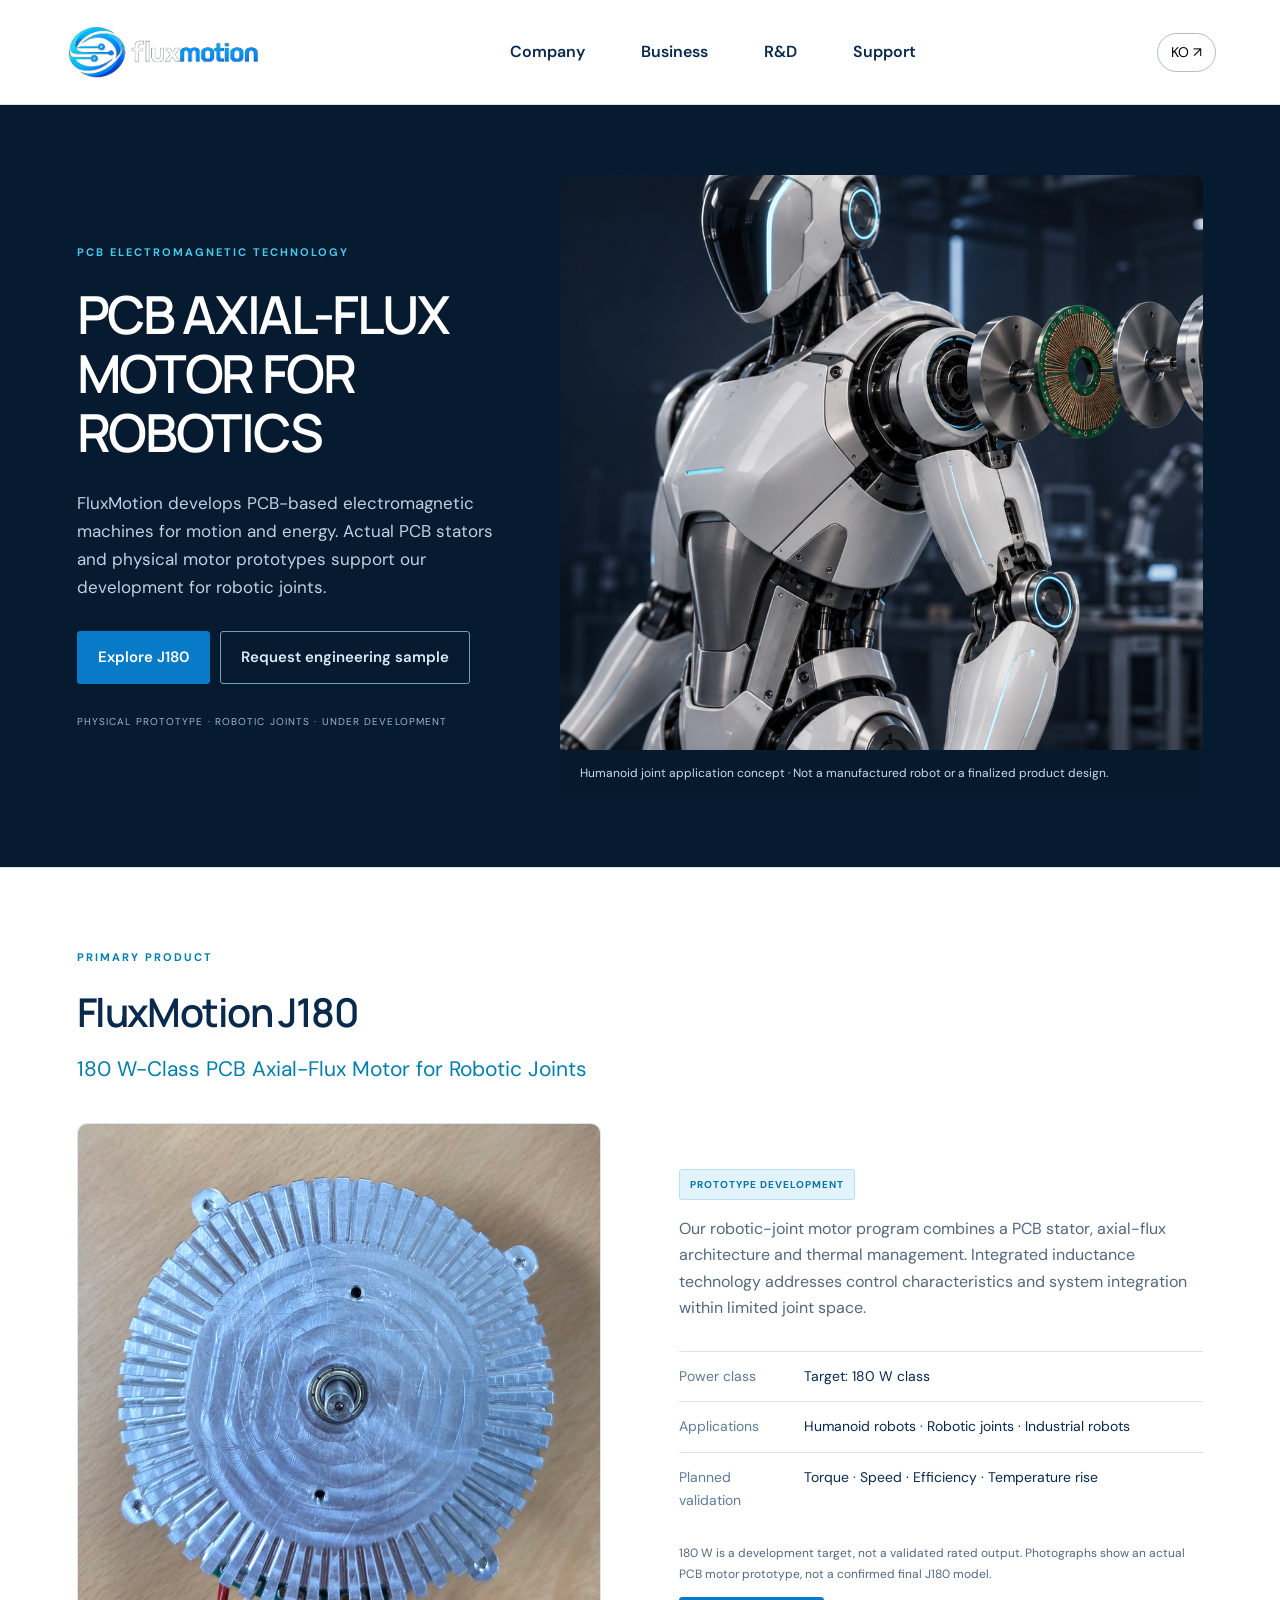
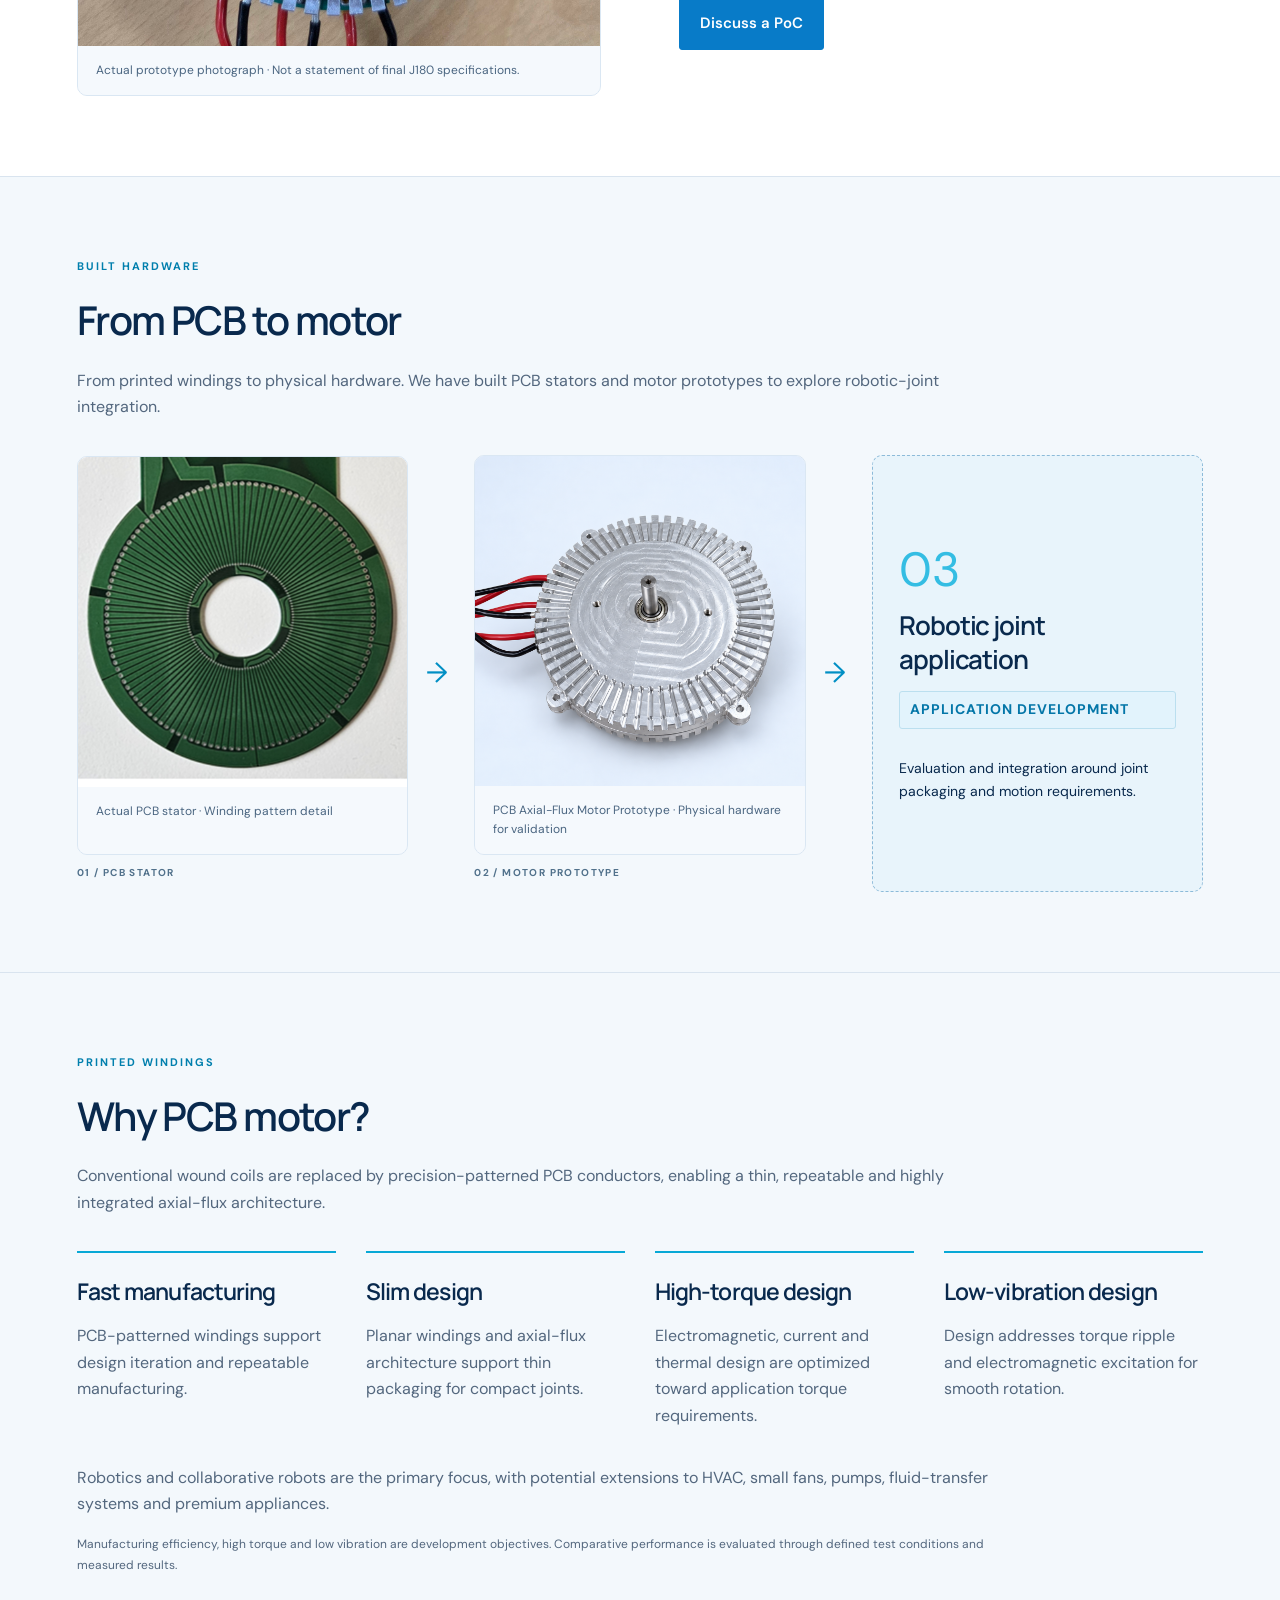
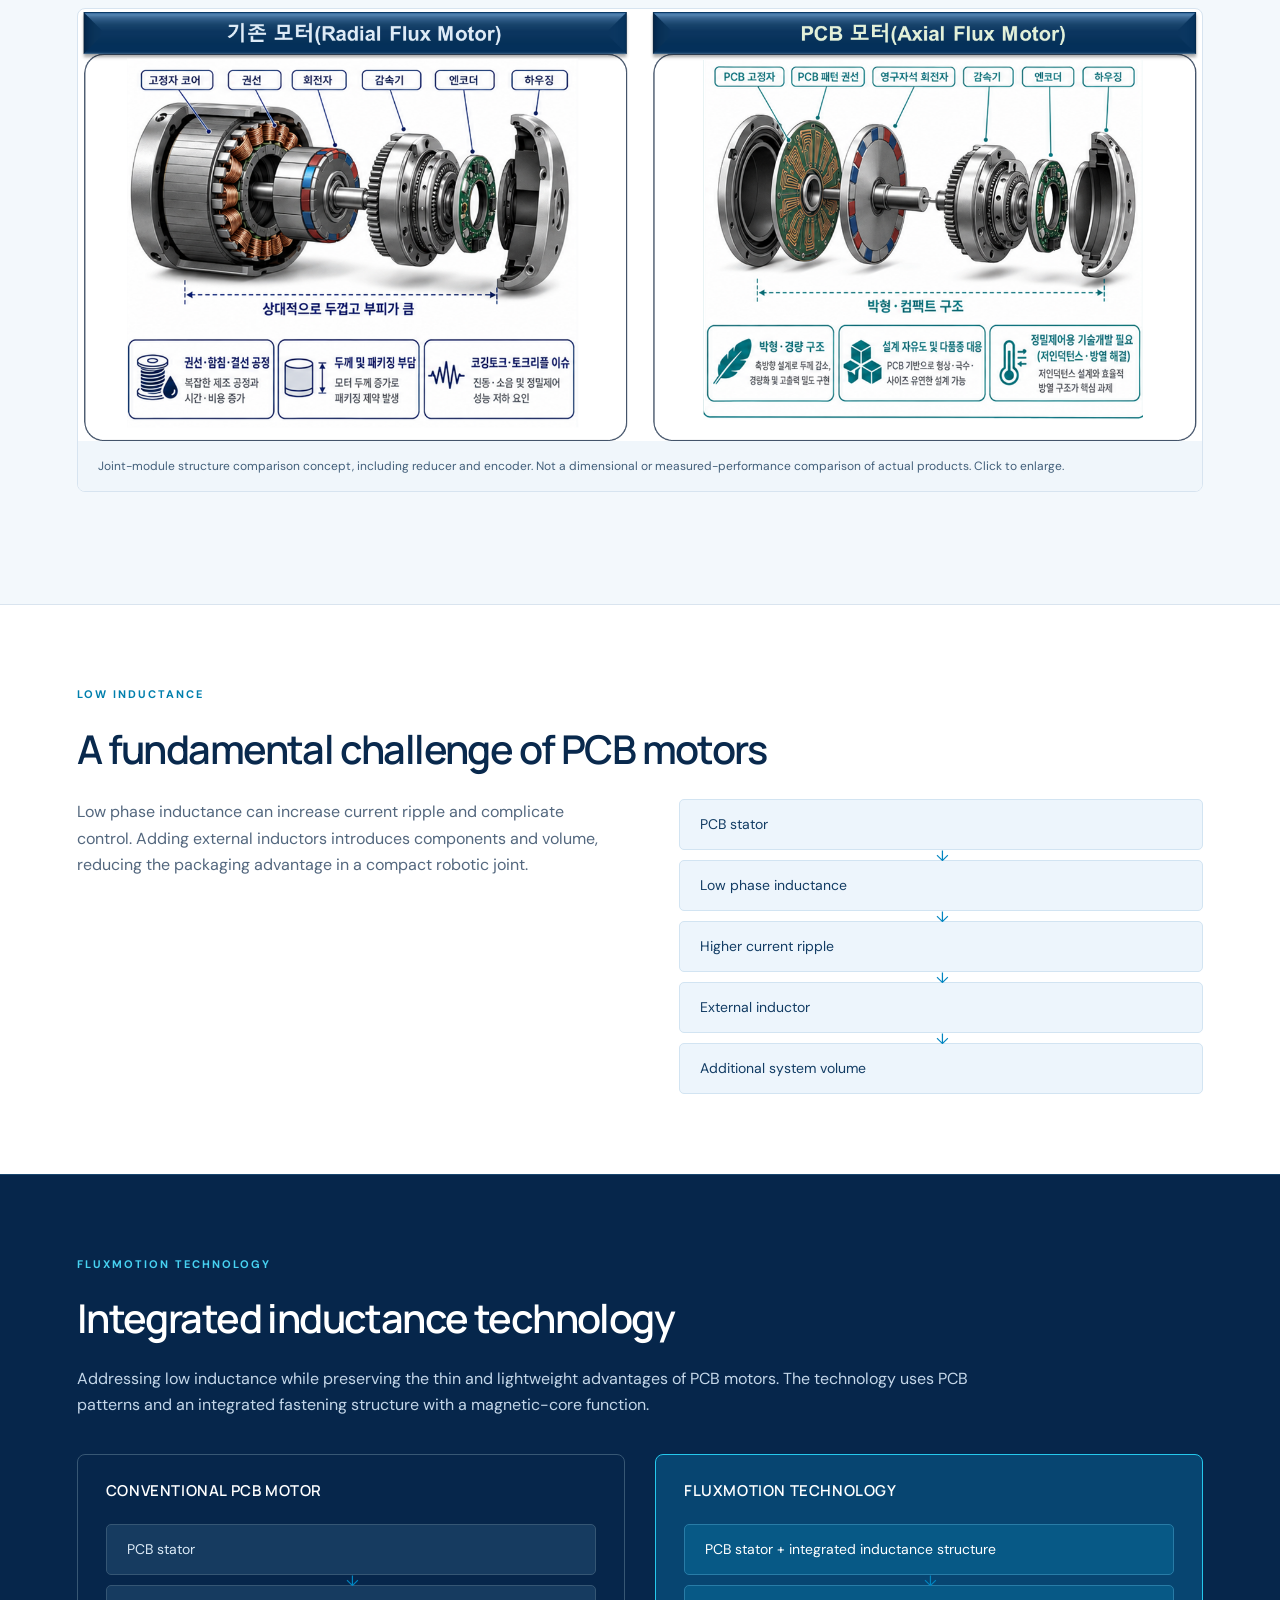
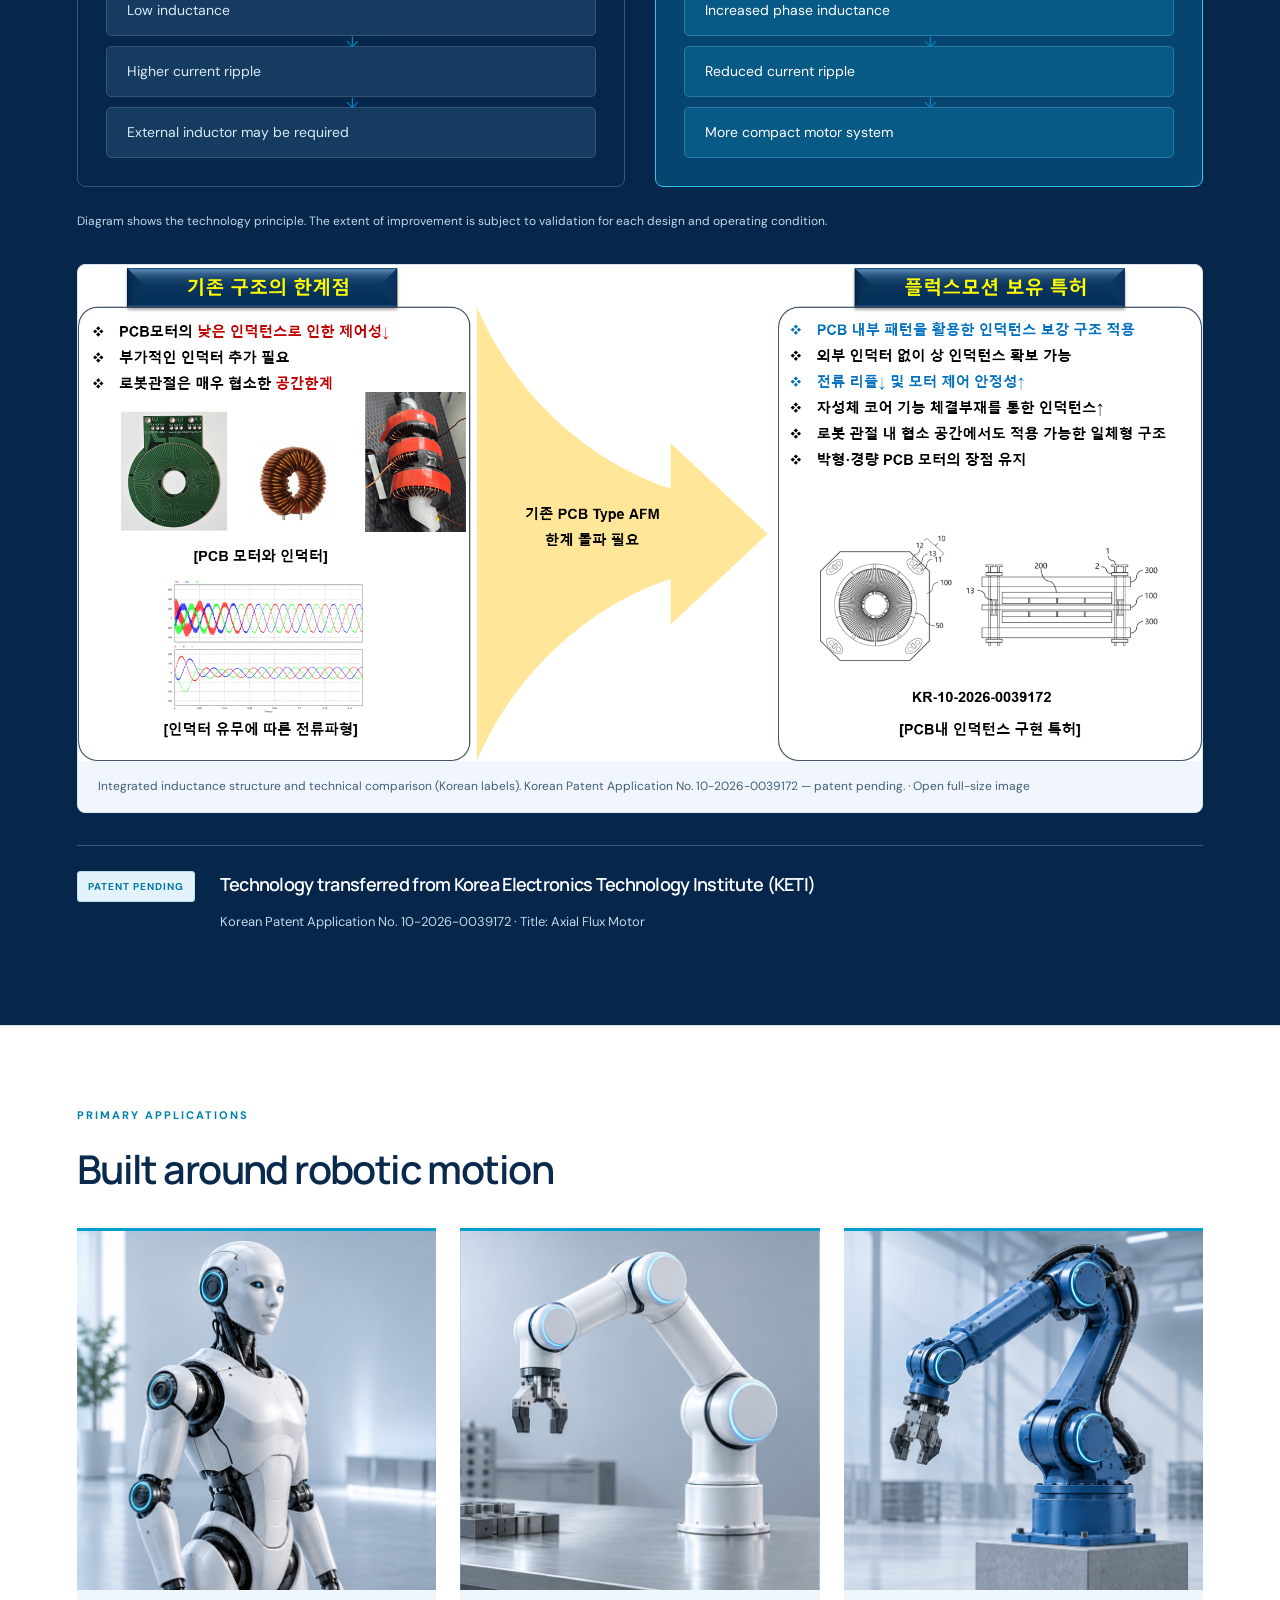
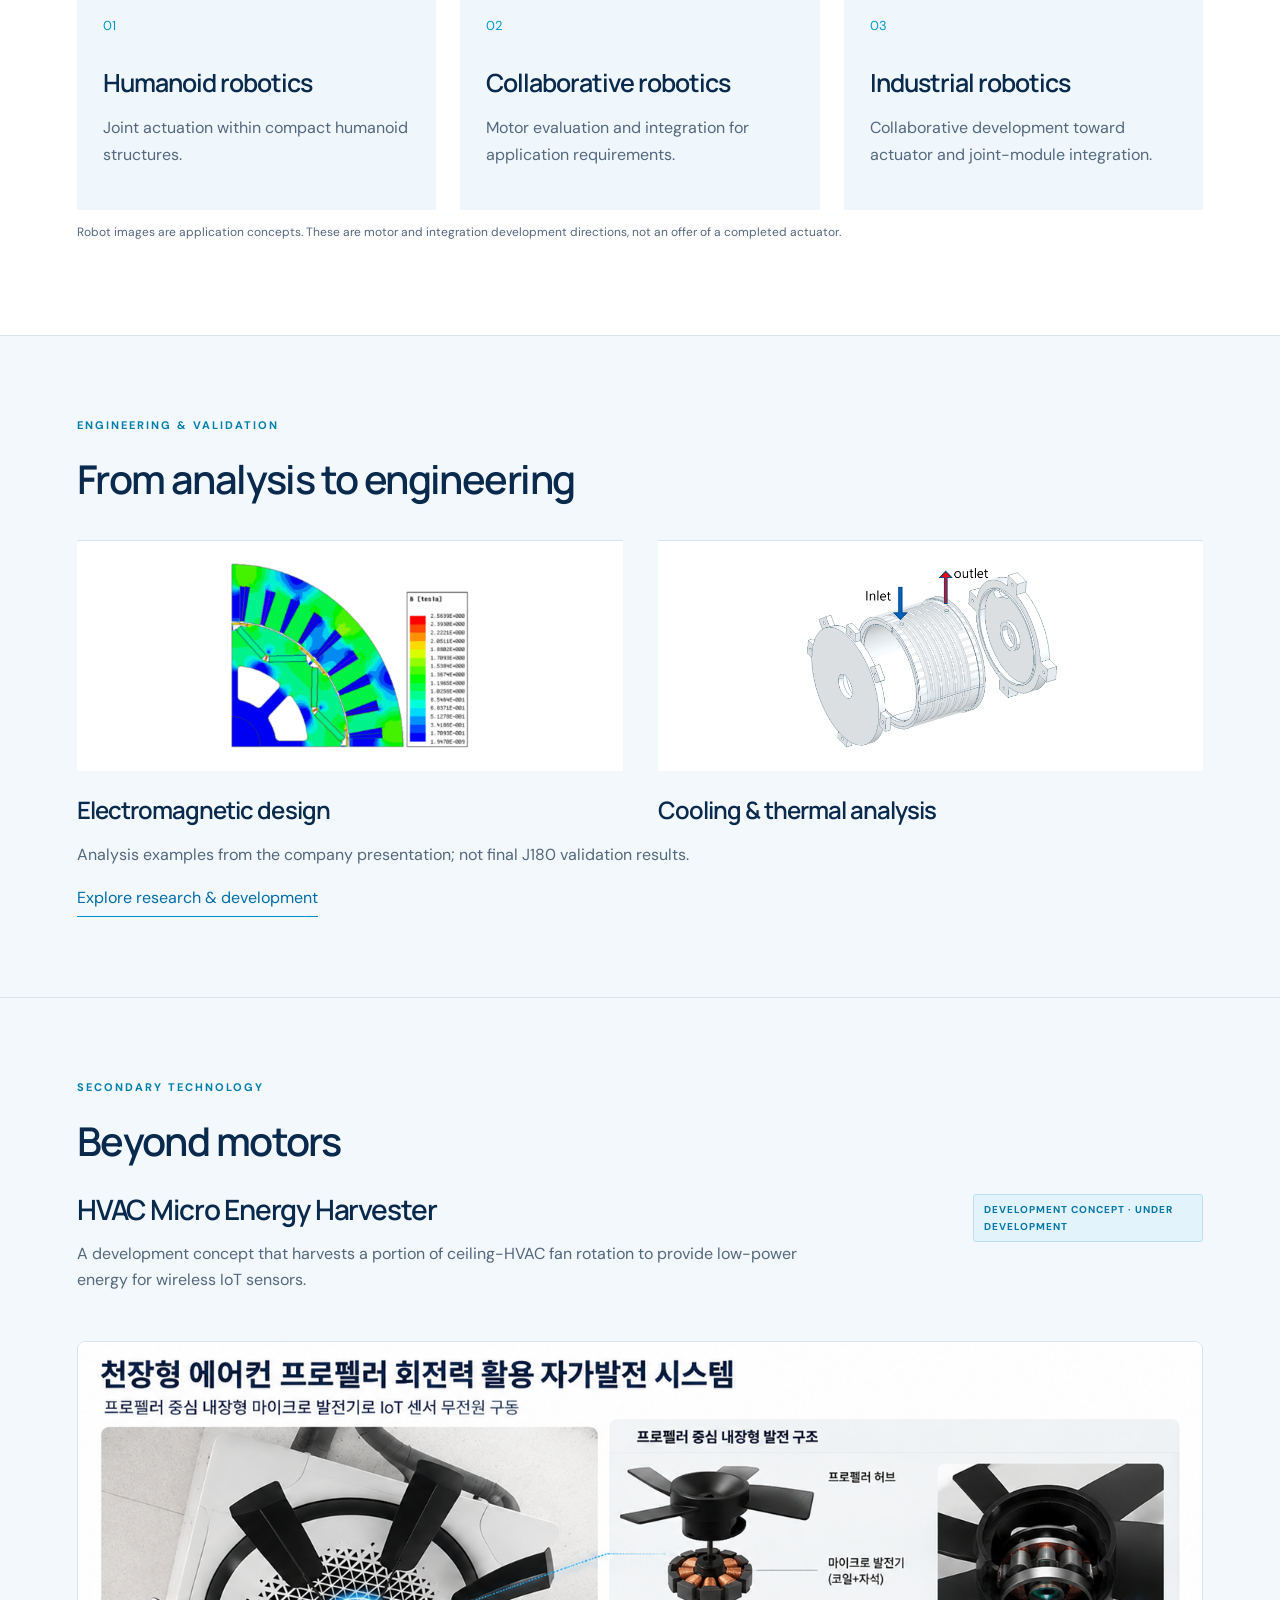
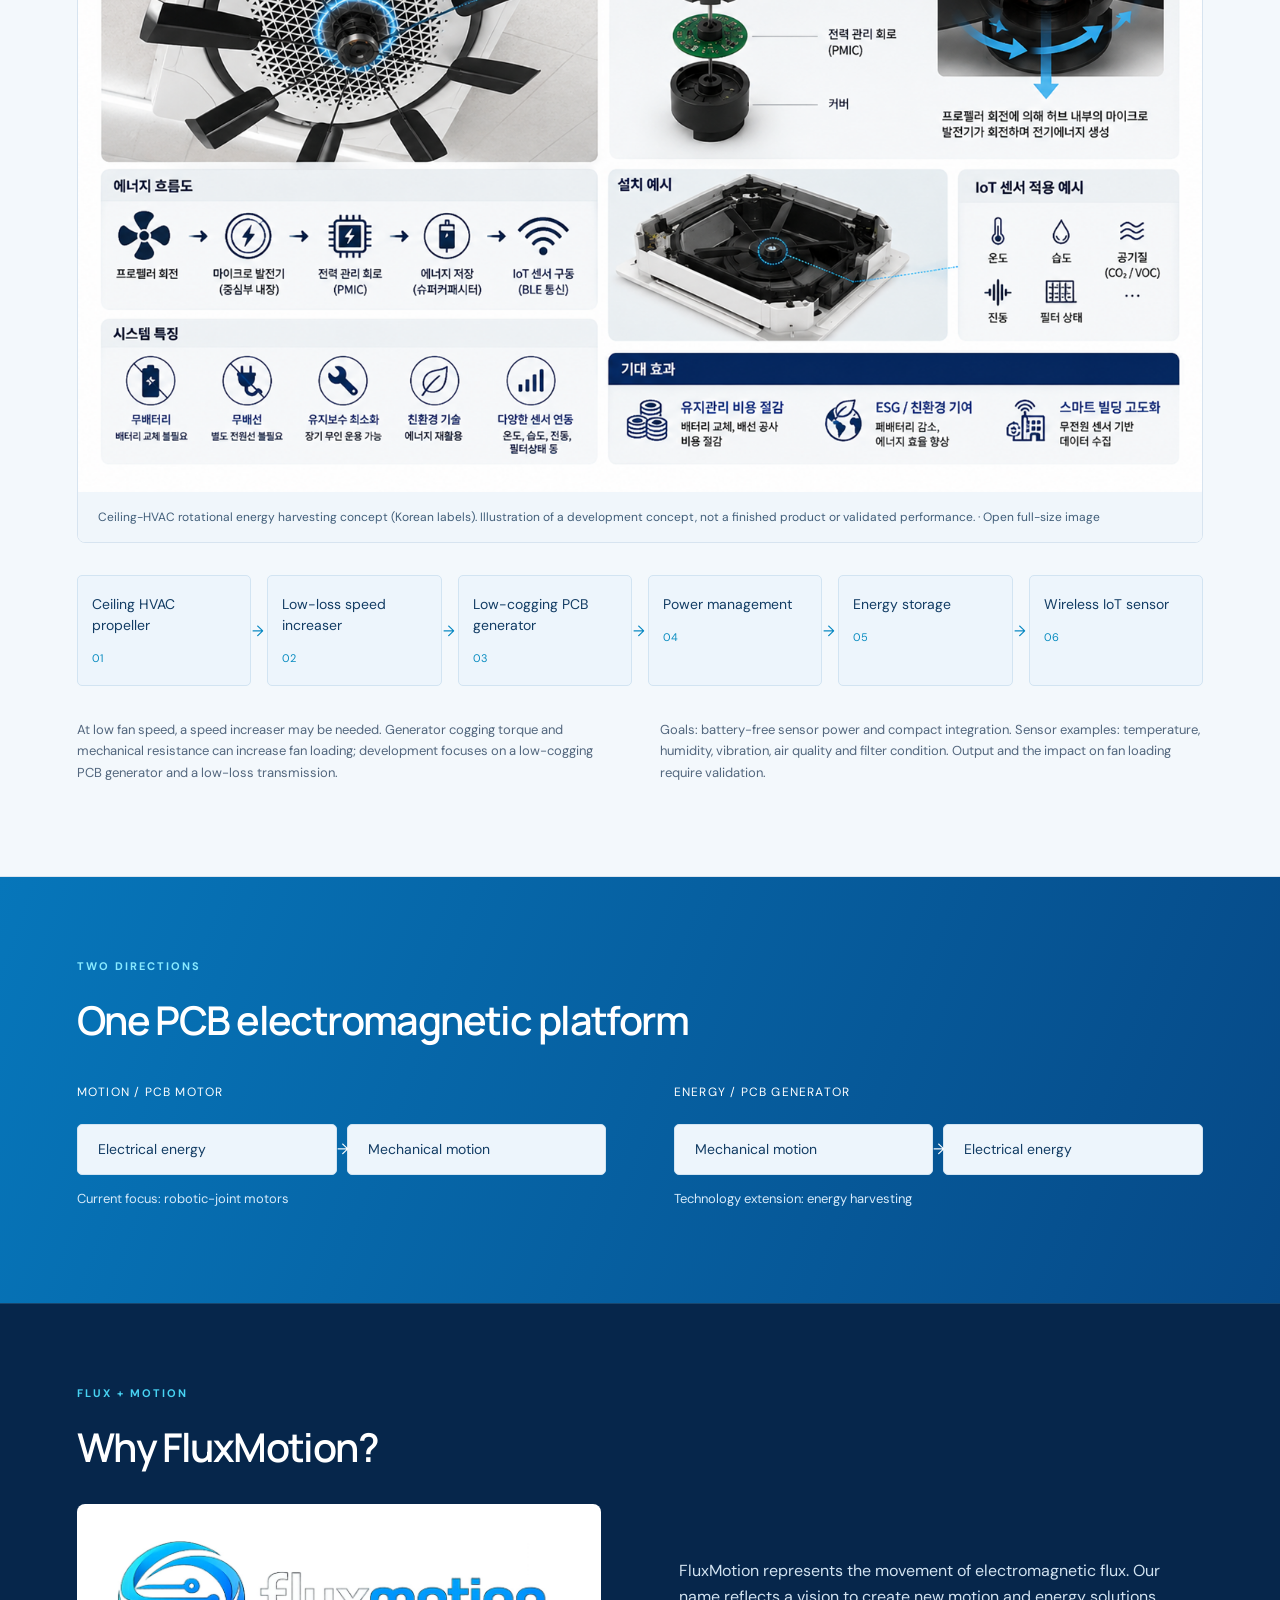
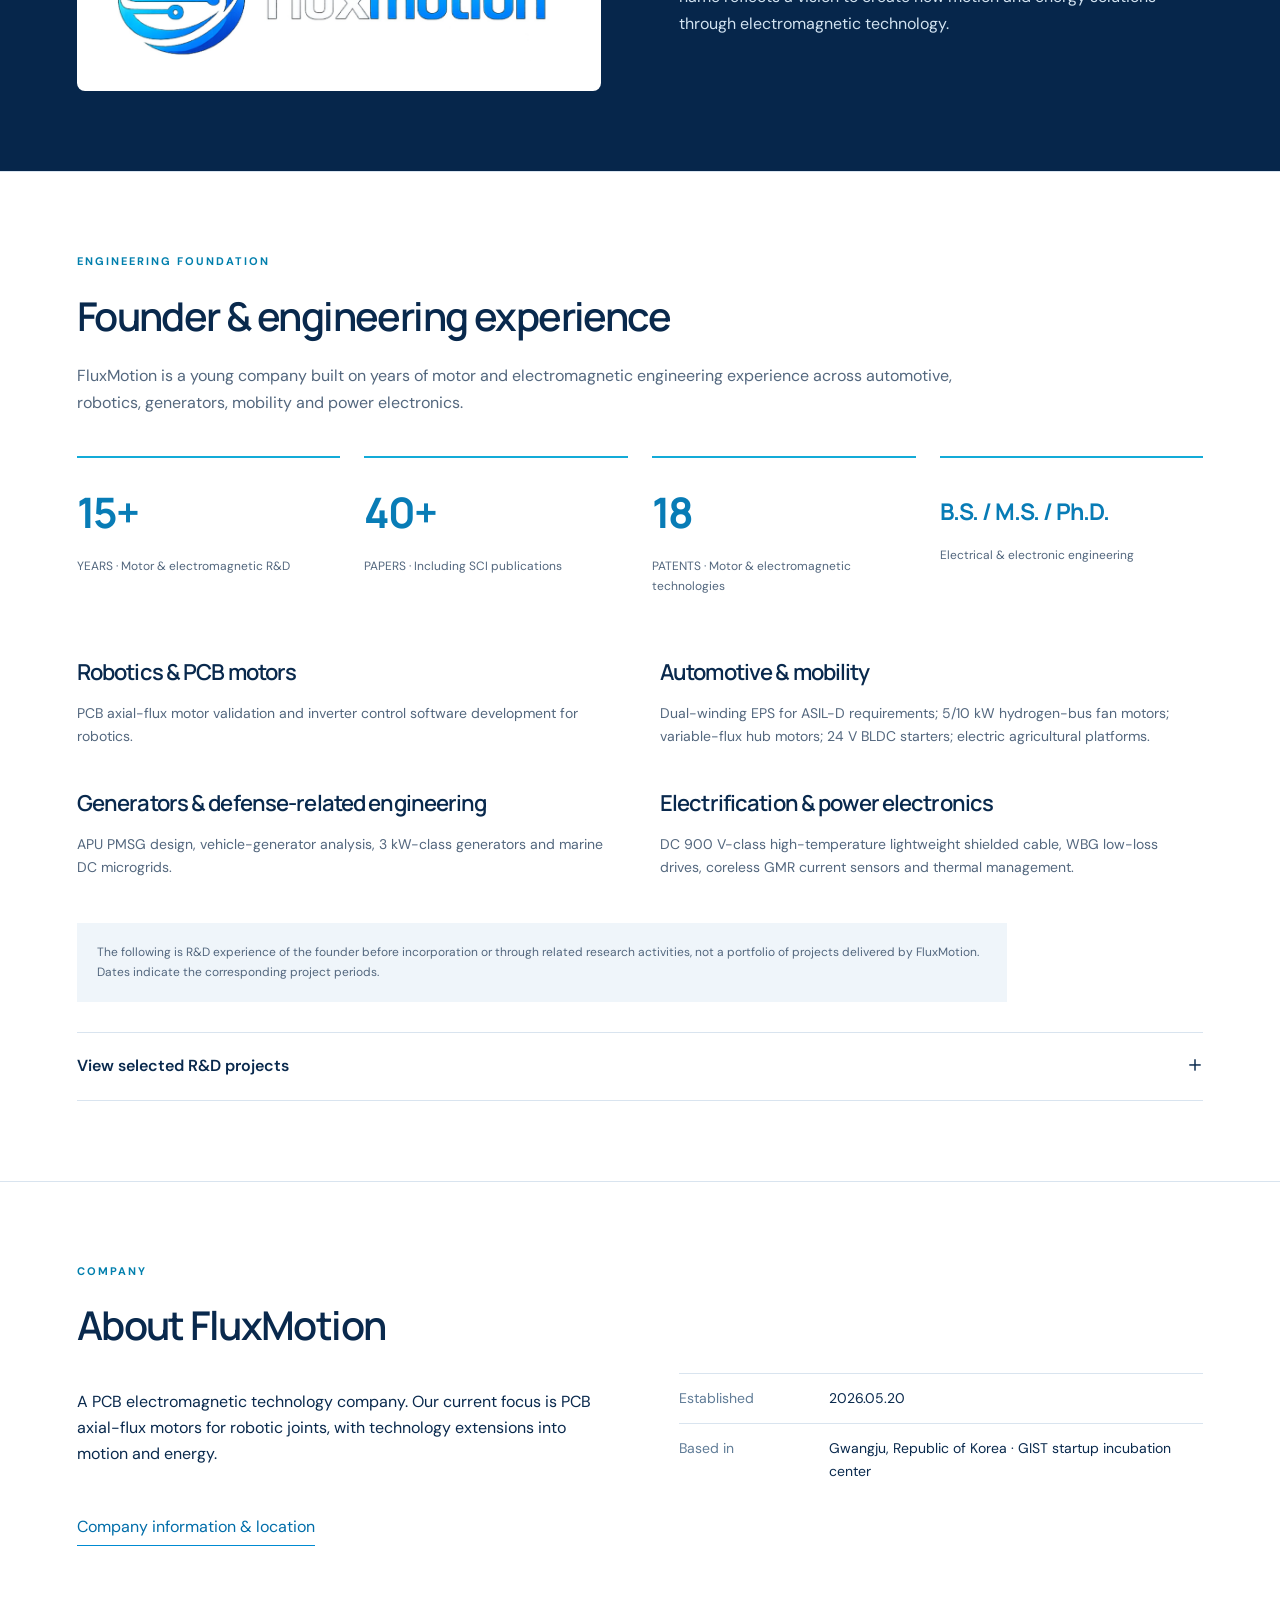
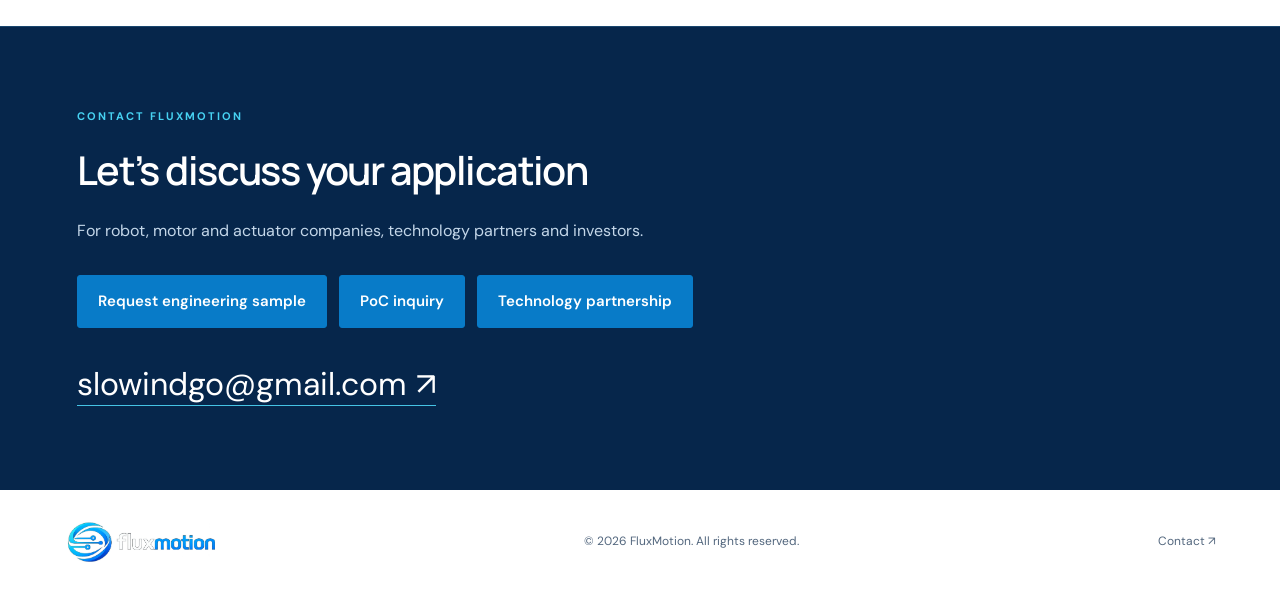
==== commit 5cf057f1: "Add files via upload" ====
--- a/index.html
+++ b/index.html
@@ -1,7 +1,7 @@
 <!doctype html>
-<html lang="en"><head><meta charset="utf-8"><meta name="viewport" content="width=device-width, initial-scale=1"><title>FluxMotion — PCB Motors for Robot Joints</title><meta name="description" content="FluxMotion develops PCB axial-flux motors for robotics. Physical prototypes, integrated inductance technology and a PCB electromagnetic platform for motion and energy."><meta name="theme-color" content="#062A5E"><link rel="icon" type="image/svg+xml" href="data:image/svg+xml,%3Csvg xmlns='http://www.w3.org/2000/svg' viewBox='0 0 32 32'%3E%3Crect width='32' height='32' rx='8' fill='%23062A5E'/%3E%3Cpath d='M9 25V7h15v4H13v4h9v4h-9v6' fill='%2319C5E8'/%3E%3C/svg%3E"><link rel="stylesheet" href="/style.css?v=20260919"><script src="/app.js?v=20260919" defer></script><link rel="stylesheet" href="/deeptech.css?v=20260919c"></head>
+<html lang="en"><head><meta charset="utf-8"><meta name="viewport" content="width=device-width, initial-scale=1"><title>FluxMotion — PCB Motors for Robot Joints</title><meta name="description" content="FluxMotion develops PCB axial-flux motors for robotics. Physical prototypes, integrated inductance technology and a PCB electromagnetic platform for motion and energy."><meta name="theme-color" content="#062A5E"><link rel="icon" type="image/svg+xml" href="data:image/svg+xml,%3Csvg xmlns='http://www.w3.org/2000/svg' viewBox='0 0 32 32'%3E%3Crect width='32' height='32' rx='8' fill='%23062A5E'/%3E%3Cpath d='M9 25V7h15v4H13v4h9v4h-9v6' fill='%2319C5E8'/%3E%3C/svg%3E"><link rel="stylesheet" href="/style.css?v=20260919"><script src="/app.js?v=20260919" defer></script><link rel="stylesheet" href="/deeptech.css?v=20260919e"></head>
 <body>
 <a class="skip" href="#main" data-en="Skip to content" data-ko="본문으로 이동">Skip to content</a>
 <header class="site-header"><a class="brand official-brand" href="/" aria-label="FluxMotion home"><img src="/assets/fluxmotion-logo.png" alt="FluxMotion" width="230" height="64"></a><nav class="main-nav" aria-label="Main navigation"><button class="nav-trigger" type="button" aria-expanded="false" aria-controls="mega-menu" data-group="0"><span data-ko="회사소개" data-en="Company">Company</span></button><button class="nav-trigger" type="button" aria-expanded="false" aria-controls="mega-menu" data-group="1"><span data-ko="사업소개" data-en="Business">Business</span></button><button class="nav-trigger" type="button" aria-expanded="false" aria-controls="mega-menu" data-group="2"><span data-ko="연구개발" data-en="R&amp;D">R&D</span></button><button class="nav-trigger" type="button" aria-expanded="false" aria-controls="mega-menu" data-group="3"><span data-ko="고객지원" data-en="Support">Support</span></button></nav><button id="language" type="button" aria-label="한국어로 변경">KO ↗</button><button class="mobile-menu" type="button" aria-label="Open navigation" aria-expanded="false" aria-controls="mega-menu">☰</button><div id="mega-menu" class="mega-menu" hidden><div class="mega-inner"><div class="menu-brand">MOTION<br>ENGINEERED.</div><div class="menu-column"><p class="menu-heading" data-ko="회사소개" data-en="Company">Company</p><a href="/company/"><span data-ko="회사개요" data-en="Overview">Overview</span></a><a href="/values/"><span data-ko="경영이념" data-en="Our values">Our values</span></a><a href="/location/"><span data-ko="오시는길" data-en="Location">Location</span></a></div><div class="menu-column"><p class="menu-heading" data-ko="사업소개" data-en="Business">Business</p><a href="/robotics/"><span data-ko="로봇분야" data-en="Robotics">Robotics</span></a><a href="/defense/"><span data-ko="방산산업분야" data-en="Defense">Defense</span></a><a href="/generators/"><span data-ko="발전기 분야" data-en="Generators">Generators</span></a></div><div class="menu-column"><p class="menu-heading" data-ko="연구개발" data-en="R&amp;D">R&D</p><a href="/projects/"><span data-ko="진행 프로젝트" data-en="Projects">Projects</span></a></div><div class="menu-column"><p class="menu-heading" data-ko="고객지원" data-en="Support">Support</p><a href="/inquiry/"><span data-ko="고객문의" data-en="Contact">Contact</span></a></div></div></div></header>
-<main id="main" class="deep-home"><section id="hero" class="deep-section hero hero-blue"><div class="hero-copy"><p class="eyebrow">PCB ELECTROMAGNETIC TECHNOLOGY</p><h1 data-ko="로봇을 위한&lt;br&gt;PCB 축방향&lt;br&gt;자속 모터" data-en="PCB AXIAL-FLUX&lt;br&gt;MOTOR FOR&lt;br&gt;ROBOTICS">PCB AXIAL-FLUX<br>MOTOR FOR<br>ROBOTICS</h1><p data-ko="플럭스모션은 모션과 에너지를 위한 PCB 기반 전자기기를 개발합니다. 실제 PCB 고정자와 모터 제작품을 기반으로 로봇 관절 적용을 추진합니다." data-en="FluxMotion develops PCB-based electromagnetic machines for motion and energy. Actual PCB stators and physical motor prototypes support our development for robotic joints.">FluxMotion develops PCB-based electromagnetic machines for motion and energy. Actual PCB stators and physical motor prototypes support our development for robotic joints.</p><div class="hero-actions"><a class="button" href="#j180"><span data-ko="J180 살펴보기" data-en="Explore J180">Explore J180</span></a><a class="button secondary" href="/inquiry/"><span data-ko="엔지니어링 샘플 문의" data-en="Request engineering sample">Request engineering sample</span></a></div><div class="hero-evidence"><span data-ko="실제 제작품 · 로봇 관절 적용 · 개발 진행 중" data-en="PHYSICAL PROTOTYPE · ROBOTIC JOINTS · UNDER DEVELOPMENT">PHYSICAL PROTOTYPE · ROBOTIC JOINTS · UNDER DEVELOPMENT</span></div></div><figure class="robot-concept"><img src="/assets/robot-joint-concept.png" alt="Humanoid robot with conceptual exploded PCB axial-flux shoulder motor" fetchpriority="high"><figcaption data-ko="휴머노이드 관절 적용 개념 이미지 · 실제 제작 로봇이나 확정된 제품 구조가 아닙니다." data-en="Humanoid joint application concept · Not a manufactured robot or a finalized product design.">Humanoid joint application concept · Not a manufactured robot or a finalized product design.</figcaption></figure></section><section id="j180" class="deep-section "><div class="product-heading"><p class="eyebrow">PRIMARY PRODUCT</p><h2 data-ko="FluxMotion J180" data-en="FluxMotion J180">FluxMotion J180</h2><p class="product-subtitle" data-ko="180 W급 로봇관절용 PCB 축방향 자속 모터" data-en="180 W-Class PCB Axial-Flux Motor for Robotic Joints">180 W-Class PCB Axial-Flux Motor for Robotic Joints</p></div><div class="product-layout"><figure class="prototype-original"><div class="original-window"><img src="/assets/joint-motor-detail.jpg" alt="Original photograph of manufactured PCB motor prototype" loading="lazy"></div><figcaption data-ko="실제 제작품 사진 · J180의 최종 사양을 의미하지 않습니다." data-en="Actual prototype photograph · Not a statement of final J180 specifications.">Actual prototype photograph · Not a statement of final J180 specifications.</figcaption></figure><div><div class="stage-label"><span data-ko="시제품 개발 단계" data-en="PROTOTYPE DEVELOPMENT">PROTOTYPE DEVELOPMENT</span></div><p data-ko="PCB 고정자, 축방향 자속 구조와 열관리 설계를 결합해 박형·경량 관절모터를 개발합니다. 인덕턴스 보강 기술은 제한된 관절 공간에서 제어 특성과 시스템 통합성을 개선하기 위한 핵심 요소입니다." data-en="Our robotic-joint motor program combines a PCB stator, axial-flux architecture and thermal management. Integrated inductance technology addresses control characteristics and system integration within limited joint space.">Our robotic-joint motor program combines a PCB stator, axial-flux architecture and thermal management. Integrated inductance technology addresses control characteristics and system integration within limited joint space.</p><dl class="product-specs"><div><dt data-ko="출력 등급" data-en="Power class">Power class</dt><dd data-ko="목표: 180 W급" data-en="Target: 180 W class">Target: 180 W class</dd></div><div><dt data-ko="적용 대상" data-en="Applications">Applications</dt><dd data-ko="휴머노이드 · 로봇 관절 · 산업용 로봇" data-en="Humanoid robots · Robotic joints · Industrial robots">Humanoid robots · Robotic joints · Industrial robots</dd></div><div><dt data-ko="검증 계획" data-en="Planned validation">Planned validation</dt><dd data-ko="토크 · 속도 · 효율 · 온도상승" data-en="Torque · Speed · Efficiency · Temperature rise">Torque · Speed · Efficiency · Temperature rise</dd></div></dl><p class="technical-note" data-ko="180 W는 개발 목표이며 검증된 정격출력이 아닙니다. 사진은 실제 PCB 모터 시제품으로, J180 최종 모델과의 동일성을 의미하지 않습니다." data-en="180 W is a development target, not a validated rated output. Photographs show an actual PCB motor prototype, not a confirmed final J180 model.">180 W is a development target, not a validated rated output. Photographs show an actual PCB motor prototype, not a confirmed final J180 model.</p><a class="button" href="/inquiry/"><span data-ko="PoC 상담하기" data-en="Discuss a PoC">Discuss a PoC</span></a></div></div></section><section id="from-pcb" class="deep-section light-section"><p class="eyebrow">BUILT HARDWARE</p><h2 data-ko="PCB에서 모터로" data-en="From PCB to motor">From PCB to motor</h2><p data-ko="인쇄형 권선에서 실제 하드웨어까지. PCB 고정자와 모터 시제품을 제작하고 로봇 관절 적용을 검토합니다." data-en="From printed windings to physical hardware. We have built PCB stators and motor prototypes to explore robotic-joint integration.">From printed windings to physical hardware. We have built PCB stators and motor prototypes to explore robotic-joint integration.</p><div class="hardware-story"><div><figure class="stator-photo"><div class="stator-window"><img src="/assets/pcb-stator.png" alt="Actual PCB stator, conductor pattern detail" loading="lazy"></div><figcaption data-ko="실제 PCB 고정자 · 권선 패턴 상세" data-en="Actual PCB stator · Winding pattern detail">Actual PCB stator · Winding pattern detail</figcaption></figure><p class="step-label">01 / PCB STATOR</p></div><span class="story-arrow" aria-hidden="true">→</span><div><figure class="studio-photo"><img src="/assets/motor-studio.png" alt="PCB axial-flux motor physical prototype, background and lighting retouched" fetchpriority="high"><figcaption data-ko="PCB 축방향 자속 모터 시제품 · 성능 검증용 제작품" data-en="PCB Axial-Flux Motor Prototype · Physical hardware for validation">PCB Axial-Flux Motor Prototype · Physical hardware for validation</figcaption></figure><p class="step-label">02 / MOTOR PROTOTYPE</p></div><span class="story-arrow" aria-hidden="true">→</span><div class="joint-application"><span>03</span><h3 data-ko="로봇 관절 적용" data-en="Robotic joint application">Robotic joint application</h3><p class="stage-label" data-ko="적용·통합 개발 단계" data-en="APPLICATION DEVELOPMENT">APPLICATION DEVELOPMENT</p><p data-ko="설치 공간과 구동 요구사항에 맞춘 평가 및 통합을 추진합니다." data-en="Evaluation and integration around joint packaging and motion requirements.">Evaluation and integration around joint packaging and motion requirements.</p></div></div></section><section id="why-pcb" class="deep-section light-section"><p class="eyebrow">PRINTED WINDINGS</p><h2 data-ko="왜 PCB 모터인가?" data-en="Why PCB motor?">Why PCB motor?</h2><p data-ko="기존 권선 코일을 정밀 패턴의 PCB 도체로 대체해 얇고 반복 제작 가능한 축방향 자속 구조를 구현합니다." data-en="Conventional wound coils are replaced by precision-patterned PCB conductors, enabling a thin, repeatable and highly integrated axial-flux architecture.">Conventional wound coils are replaced by precision-patterned PCB conductors, enabling a thin, repeatable and highly integrated axial-flux architecture.</p><div class="benefit-grid"><article><h3 data-ko="빠른 제작" data-en="Fast manufacturing">Fast manufacturing</h3><p data-ko="권선 패턴을 PCB 공정으로 구현하여 설계 변경과 반복 제작에 대응합니다." data-en="PCB-patterned windings support design iteration and repeatable manufacturing.">PCB-patterned windings support design iteration and repeatable manufacturing.</p></article><article><h3 data-ko="슬림화" data-en="Slim design">Slim design</h3><p data-ko="평면 권선과 축방향 자속 구조로 제한된 관절 공간에 맞춘 박형화를 추구합니다." data-en="Planar windings and axial-flux architecture support thin packaging for compact joints.">Planar windings and axial-flux architecture support thin packaging for compact joints.</p></article><article><h3 data-ko="고토크 설계" data-en="High-torque design">High-torque design</h3><p data-ko="전자기 구조와 전류·열 설계를 최적화하여 요구 토크 확보를 추진합니다." data-en="Electromagnetic, current and thermal design are optimized toward application torque requirements.">Electromagnetic, current and thermal design are optimized toward application torque requirements.</p></article><article><h3 data-ko="저진동 설계" data-en="Low-vibration design">Low-vibration design</h3><p data-ko="토크 리플과 전자기 가진을 고려한 설계로 부드러운 회전을 추구합니다." data-en="Design addresses torque ripple and electromagnetic excitation for smooth rotation.">Design addresses torque ripple and electromagnetic excitation for smooth rotation.</p></article></div><p data-ko="로봇·협동로봇을 주력으로, HVAC·소형 팬·펌프·유체 이송 장치·프리미엄 가전으로의 적용 확장을 검토합니다." data-en="Robotics and collaborative robots are the primary focus, with potential extensions to HVAC, small fans, pumps, fluid-transfer systems and premium appliances.">Robotics and collaborative robots are the primary focus, with potential extensions to HVAC, small fans, pumps, fluid-transfer systems and premium appliances.</p><p class="technical-note" data-ko="제조 효율 향상, 고토크 및 저진동은 설계·검증을 통해 추구하는 개발 방향입니다. 비교 성능은 시험 조건과 측정 결과에 따라 평가합니다." data-en="Manufacturing efficiency, high torque and low vibration are development objectives. Comparative performance is evaluated through defined test conditions and measured results.">Manufacturing efficiency, high torque and low vibration are development objectives. Comparative performance is evaluated through defined test conditions and measured results.</p></section><section id="challenge" class="deep-section "><p class="eyebrow">LOW INDUCTANCE</p><h2 data-ko="PCB 모터의 핵심 기술 과제" data-en="A fundamental challenge of PCB motors">A fundamental challenge of PCB motors</h2><div class="challenge-layout"><p data-ko="PCB 권선의 낮은 상 인덕턴스는 전류 리플과 제어에 영향을 줄 수 있습니다. 외부 인덕터를 추가하면 공간과 부품이 늘어나, 협소한 로봇 관절에서 박형·경량 구조의 이점을 줄일 수 있습니다." data-en="Low phase inductance can increase current ripple and complicate control. Adding external inductors introduces components and volume, reducing the packaging advantage in a compact robotic joint.">Low phase inductance can increase current ripple and complicate control. Adding external inductors introduces components and volume, reducing the packaging advantage in a compact robotic joint.</p><ol class="tech-flow "><li><span data-ko="PCB 고정자" data-en="PCB stator">PCB stator</span></li><li><span data-ko="낮은 상 인덕턴스" data-en="Low phase inductance">Low phase inductance</span></li><li><span data-ko="전류 리플 증가 가능" data-en="Higher current ripple">Higher current ripple</span></li><li><span data-ko="외부 인덕터" data-en="External inductor">External inductor</span></li><li><span data-ko="시스템 부피 증가" data-en="Additional system volume">Additional system volume</span></li></ol></div></section><section id="integrated-inductance" class="deep-section navy-section"><p class="eyebrow">FLUXMOTION TECHNOLOGY</p><h2 data-ko="인덕턴스 보강 일체형 기술" data-en="Integrated inductance technology">Integrated inductance technology</h2><p data-ko="PCB 모터의 박형·경량 구조를 유지하면서 낮은 인덕턴스의 한계를 개선하는 기술입니다. PCB 내부 패턴과 자성체 코어 기능을 갖는 체결 구조를 활용하는 방향으로 개발합니다." data-en="Addressing low inductance while preserving the thin and lightweight advantages of PCB motors. The technology uses PCB patterns and an integrated fastening structure with a magnetic-core function.">Addressing low inductance while preserving the thin and lightweight advantages of PCB motors. The technology uses PCB patterns and an integrated fastening structure with a magnetic-core function.</p><div class="comparison"><article><h3 data-ko="기존 PCB 모터 방식" data-en="CONVENTIONAL PCB MOTOR">CONVENTIONAL PCB MOTOR</h3><ol class="tech-flow "><li><span data-ko="PCB 고정자" data-en="PCB stator">PCB stator</span></li><li><span data-ko="낮은 인덕턴스" data-en="Low inductance">Low inductance</span></li><li><span data-ko="전류 리플 증가" data-en="Higher current ripple">Higher current ripple</span></li><li><span data-ko="외부 인덕터 필요 가능" data-en="External inductor may be required">External inductor may be required</span></li></ol></article><article class="solution-path"><h3 data-ko="플럭스모션 기술" data-en="FLUXMOTION TECHNOLOGY">FLUXMOTION TECHNOLOGY</h3><ol class="tech-flow "><li><span data-ko="PCB 고정자 + 인덕턴스 보강 구조" data-en="PCB stator + integrated inductance structure">PCB stator + integrated inductance structure</span></li><li><span data-ko="상 인덕턴스 확보" data-en="Increased phase inductance">Increased phase inductance</span></li><li><span data-ko="전류 리플 저감 지향" data-en="Reduced current ripple">Reduced current ripple</span></li><li><span data-ko="컴팩트한 모터 시스템" data-en="More compact motor system">More compact motor system</span></li></ol></article></div><p class="technical-note" data-ko="기술의 작동 방향을 설명한 도식입니다. 개선 정도는 설계와 운전 조건별 검증을 통해 확인합니다." data-en="Diagram shows the technology principle. The extent of improvement is subject to validation for each design and operating condition.">Diagram shows the technology principle. The extent of improvement is subject to validation for each design and operating condition.</p><figure class="technical-illustration"><a href="/assets/inductance-patent.png" target="_blank" rel="noopener"><img src="/assets/inductance-patent.png" loading="lazy" alt="Integrated inductance structure and technical comparison (Korean labels). Korean Patent Application No. 10-2026-0039172 — patent pending."></a><figcaption data-ko="인덕턴스 보강 구조 기술 설명자료 · 특허출원 제10-2026-0039172호 · 출원 상태 · 클릭하여 확대" data-en="Integrated inductance structure and technical comparison (Korean labels). Korean Patent Application No. 10-2026-0039172 — patent pending. · Open full-size image">Integrated inductance structure and technical comparison (Korean labels). Korean Patent Application No. 10-2026-0039172 — patent pending. · Open full-size image</figcaption></figure><aside class="ip-evidence"><span class="stage-label">PATENT PENDING</span><div><h3 data-ko="한국전자기술연구원(KETI) 기술이전" data-en="Technology transferred from Korea Electronics Technology Institute (KETI)">Technology transferred from Korea Electronics Technology Institute (KETI)</h3><p data-ko="대한민국 특허출원 제10-2026-0039172호 · 명칭: 축방향 자속 모터" data-en="Korean Patent Application No. 10-2026-0039172 · Title: Axial Flux Motor">Korean Patent Application No. 10-2026-0039172 · Title: Axial Flux Motor</p></div></aside></section><section id="applications" class="deep-section "><p class="eyebrow">PRIMARY APPLICATIONS</p><h2 data-ko="로봇 관절을 위한 모션 기술" data-en="Built around robotic motion">Built around robotic motion</h2><div class="application-grid"><article><span>01</span><h3 data-ko="휴머노이드 로보틱스" data-en="Humanoid robotics">Humanoid robotics</h3><p data-ko="제한된 공간에 통합하는 관절 구동 기술" data-en="Joint actuation within compact humanoid structures.">Joint actuation within compact humanoid structures.</p></article><article><span>02</span><h3 data-ko="로봇 관절" data-en="Robotic joints">Robotic joints</h3><p data-ko="고객 요구조건에 맞춘 모터 평가와 적용" data-en="Motor evaluation and integration for application requirements.">Motor evaluation and integration for application requirements.</p></article><article><span>03</span><h3 data-ko="산업용 로보틱스" data-en="Industrial robotics">Industrial robotics</h3><p data-ko="액추에이터·관절모듈 확장을 위한 공동개발" data-en="Collaborative development toward actuator and joint-module integration.">Collaborative development toward actuator and joint-module integration.</p></article></div><p class="technical-note" data-ko="완성 액추에이터 판매가 아닌 모터 및 통합 기술의 개발 방향입니다." data-en="These are motor and integration development directions, not an offer of a completed actuator.">These are motor and integration development directions, not an offer of a completed actuator.</p></section><section id="energy-harvesting" class="deep-section light-section"><p class="eyebrow">SECONDARY TECHNOLOGY</p><h2 data-ko="모터를 넘어, 에너지로" data-en="Beyond motors">Beyond motors</h2><div class="section-intro-row"><div><h3 data-ko="HVAC Micro Energy Harvester" data-en="HVAC Micro Energy Harvester">HVAC Micro Energy Harvester</h3><p data-ko="천장형 에어컨 팬의 회전 에너지 일부를 회수해 무선 IoT 센서의 소전력 공급에 활용하는 개발 개념입니다." data-en="A development concept that harvests a portion of ceiling-HVAC fan rotation to provide low-power energy for wireless IoT sensors.">A development concept that harvests a portion of ceiling-HVAC fan rotation to provide low-power energy for wireless IoT sensors.</p></div><span class="stage-label"><span data-ko="개발 개념 · 개발 진행 중" data-en="DEVELOPMENT CONCEPT · UNDER DEVELOPMENT">DEVELOPMENT CONCEPT · UNDER DEVELOPMENT</span></span></div><figure class="technical-illustration"><a href="/assets/hvac-concept.png" target="_blank" rel="noopener"><img src="/assets/hvac-concept.png" loading="lazy" alt="Ceiling-HVAC rotational energy harvesting concept (Korean labels). Illustration of a development concept, not a finished product or validated performance."></a><figcaption data-ko="천장형 HVAC 회전 에너지 하베스팅 개발 개념도 · 완성 제품 또는 검증된 성능을 의미하지 않습니다. · 클릭하여 확대" data-en="Ceiling-HVAC rotational energy harvesting concept (Korean labels). Illustration of a development concept, not a finished product or validated performance. · Open full-size image">Ceiling-HVAC rotational energy harvesting concept (Korean labels). Illustration of a development concept, not a finished product or validated performance. · Open full-size image</figcaption></figure><ol class="tech-flow harvester-flow"><li><span data-ko="천장형 HVAC 프로펠러" data-en="Ceiling HVAC propeller">Ceiling HVAC propeller</span></li><li><span data-ko="저손실 증속기" data-en="Low-loss speed increaser">Low-loss speed increaser</span></li><li><span data-ko="저코깅 PCB 발전기" data-en="Low-cogging PCB generator">Low-cogging PCB generator</span></li><li><span data-ko="전력 관리" data-en="Power management">Power management</span></li><li><span data-ko="에너지 저장" data-en="Energy storage">Energy storage</span></li><li><span data-ko="무선 IoT 센서" data-en="Wireless IoT sensor">Wireless IoT sensor</span></li></ol><div class="energy-notes"><p data-ko="저속 팬에 증속기를 적용하면 발전기의 코깅 토크와 기계적 저항이 팬 부하에 영향을 줄 수 있습니다. 저코깅 PCB 발전기와 저손실 전달 구조를 통해 이를 줄이는 방향을 검토합니다." data-en="At low fan speed, a speed increaser may be needed. Generator cogging torque and mechanical resistance can increase fan loading; development focuses on a low-cogging PCB generator and a low-loss transmission.">At low fan speed, a speed increaser may be needed. Generator cogging torque and mechanical resistance can increase fan loading; development focuses on a low-cogging PCB generator and a low-loss transmission.</p><p data-ko="목표: 배터리 교체 부담을 줄이는 센서 전원, 컴팩트한 통합. 적용 예: 온도·습도·진동·공기질·필터 상태. 발전량과 팬 부하 영향은 검증 대상입니다." data-en="Goals: battery-free sensor power and compact integration. Sensor examples: temperature, humidity, vibration, air quality and filter condition. Output and the impact on fan loading require validation.">Goals: battery-free sensor power and compact integration. Sensor examples: temperature, humidity, vibration, air quality and filter condition. Output and the impact on fan loading require validation.</p></div></section><section id="platform" class="deep-section blue-section"><p class="eyebrow">TWO DIRECTIONS</p><h2 data-ko="하나의 PCB 전자기 플랫폼" data-en="One PCB electromagnetic platform">One PCB electromagnetic platform</h2><div class="platform-grid"><article><span>MOTION / PCB MOTOR</span><ol class="tech-flow "><li><span data-ko="전기 에너지" data-en="Electrical energy">Electrical energy</span></li><li><span data-ko="기계적 움직임" data-en="Mechanical motion">Mechanical motion</span></li></ol><p data-ko="현재 주력: 로봇관절 모터" data-en="Current focus: robotic-joint motors">Current focus: robotic-joint motors</p></article><article><span>ENERGY / PCB GENERATOR</span><ol class="tech-flow "><li><span data-ko="기계적 움직임" data-en="Mechanical motion">Mechanical motion</span></li><li><span data-ko="전기 에너지" data-en="Electrical energy">Electrical energy</span></li></ol><p data-ko="기술 확장: 에너지 하베스팅" data-en="Technology extension: energy harvesting">Technology extension: energy harvesting</p></article></div></section><section id="brand-story" class="deep-section navy-section"><p class="eyebrow">FLUX + MOTION</p><h2 data-ko="왜 FluxMotion인가?" data-en="Why FluxMotion?">Why FluxMotion?</h2><div class="brand-story-grid"><div class="logo-panel"><img src="/assets/fluxmotion-logo.png" alt="FluxMotion official logo" loading="lazy"></div><div><p data-ko="FluxMotion은 전자기 흐름(Flux)의 움직임(Motion)을 뜻합니다. 전동기와 발전기의 바탕이 되는 전자기 기술을 통해 새로운 모션과 에너지 솔루션을 만든다는 지향을 담았습니다." data-en="FluxMotion represents the movement of electromagnetic flux. Our name reflects a vision to create new motion and energy solutions through electromagnetic technology.">FluxMotion represents the movement of electromagnetic flux. Our name reflects a vision to create new motion and energy solutions through electromagnetic technology.</p></div></div></section><section id="founder" class="deep-section "><p class="eyebrow">ENGINEERING FOUNDATION</p><h2 data-ko="창업자와 엔지니어링 경험" data-en="Founder &amp; engineering experience">Founder & engineering experience</h2><p data-ko="플럭스모션은 모터·발전기·자동차·로보틱스·전동화 분야에서 축적한 R&amp;D 경험을 바탕으로 출발한 기업입니다." data-en="FluxMotion is a young company built on years of motor and electromagnetic engineering experience across automotive, robotics, generators, mobility and power electronics.">FluxMotion is a young company built on years of motor and electromagnetic engineering experience across automotive, robotics, generators, mobility and power electronics.</p><div class="credentials"><div><strong>15+</strong><span data-ko="년 · 모터·전자기 R&amp;D" data-en="YEARS · Motor &amp; electromagnetic R&amp;D">YEARS · Motor & electromagnetic R&D</span></div><div><strong>40+</strong><span data-ko="논문 · SCI 논문 포함" data-en="PAPERS · Including SCI publications">PAPERS · Including SCI publications</span></div><div><strong>18</strong><span data-ko="특허 · 모터·전자기 기술" data-en="PATENTS · Motor &amp; electromagnetic technologies">PATENTS · Motor & electromagnetic technologies</span></div><div><strong>B.S. / M.S. / Ph.D.</strong><span data-ko="전기·전자공학" data-en="Electrical &amp; electronic engineering">Electrical & electronic engineering</span></div></div><div class="experience-areas"><article><h3 data-ko="로보틱스·PCB 모터" data-en="Robotics &amp; PCB motors">Robotics & PCB motors</h3><p data-ko="로봇용 PCB 축방향 자속 모터 검증 및 인버터 제어 소프트웨어 개발" data-en="PCB axial-flux motor validation and inverter control software development for robotics.">PCB axial-flux motor validation and inverter control software development for robotics.</p></article><article><h3 data-ko="자동차·모빌리티" data-en="Automotive &amp; mobility">Automotive & mobility</h3><p data-ko="ASIL-D 요구 대응 이중권선 EPS, 수소버스 5/10 kW 팬모터, 가변자속 허브모터, 24 V BLDC 시동 및 전기구동 농기계" data-en="Dual-winding EPS for ASIL-D requirements; 5/10 kW hydrogen-bus fan motors; variable-flux hub motors; 24 V BLDC starters; electric agricultural platforms.">Dual-winding EPS for ASIL-D requirements; 5/10 kW hydrogen-bus fan motors; variable-flux hub motors; 24 V BLDC starters; electric agricultural platforms.</p></article><article><h3 data-ko="발전기·방산 관련 엔지니어링" data-en="Generators &amp; defense-related engineering">Generators & defense-related engineering</h3><p data-ko="보조동력장치용 PMSG, 차량용 발전기 전자기 해석, 3 kW급 발전기 및 선박 DC 마이크로그리드" data-en="APU PMSG design, vehicle-generator analysis, 3 kW-class generators and marine DC microgrids.">APU PMSG design, vehicle-generator analysis, 3 kW-class generators and marine DC microgrids.</p></article><article><h3 data-ko="전동화·전력전자" data-en="Electrification &amp; power electronics">Electrification & power electronics</h3><p data-ko="DC 900 V급 고내열 경량 차폐 케이블, WBG 저손실 구동, 코어리스 GMR 전류센서 및 열관리" data-en="DC 900 V-class high-temperature lightweight shielded cable, WBG low-loss drives, coreless GMR current sensors and thermal management.">DC 900 V-class high-temperature lightweight shielded cable, WBG low-loss drives, coreless GMR current sensors and thermal management.</p></article></div><p class="experience-disclosure" data-ko="아래는 창업자가 설립 이전 또는 관련 연구활동에서 수행·참여한 경력입니다. 플럭스모션 법인의 납품·완료 실적이 아닙니다. 표시된 기간은 해당 과제의 수행 기간입니다." data-en="The following is R&amp;D experience of the founder before incorporation or through related research activities, not a portfolio of projects delivered by FluxMotion. Dates indicate the corresponding project periods.">The following is R&D experience of the founder before incorporation or through related research activities, not a portfolio of projects delivered by FluxMotion. Dates indicate the corresponding project periods.</p><details class="founder-details"><summary><span data-ko="창업자 주요 R&amp;D 참여 과제 보기" data-en="View selected R&amp;D projects">View selected R&D projects</span><span aria-hidden="true">＋</span></summary><ol class="founder-projects"><li><time>2024.07.01 – 2027.12.31</time><p data-ko="미래 모빌리티용 DC 900 V급 비편조 고내열 경량 차폐 케이블 개발" data-en="Development of DC 900 V-Class Non-Braided, High-Temperature, Lightweight Shielded Cable for Future Mobility">Development of DC 900 V-Class Non-Braided, High-Temperature, Lightweight Shielded Cable for Future Mobility</p></li><li><time>2024.07.01 – 2027.12.31</time><p data-ko="가혹 운전조건 대응 수소상용차 냉각 모듈 패키지 기술 개발" data-en="Development of Cooling Module Package Technology for Hydrogen Commercial Vehicles under Severe Operating Conditions">Development of Cooling Module Package Technology for Hydrogen Commercial Vehicles under Severe Operating Conditions</p></li><li><time>2024.04.01 – 2026.12.31</time><p data-ko="ASIL-D 요구사항 대응 이중권선 고안전 EPS 모터 시스템 개발" data-en="Development of a High-Safety EPS Motor System with Dual Windings for ASIL-D Requirements">Development of a High-Safety EPS Motor System with Dual Windings for ASIL-D Requirements</p></li><li><time>2022.04.01 – 2024.12.31</time><p data-ko="수소전기버스 효율 및 시장 경쟁력 향상을 위한 열관리 기술 개발" data-en="Development of Thermal Management Technology for Improved Efficiency and Market Competitiveness of Hydrogen Electric Buses">Development of Thermal Management Technology for Improved Efficiency and Market Competitiveness of Hydrogen Electric Buses</p></li><li><time>2022.04.01 – 2025.12.31</time><p data-ko="다목적 농작업을 위한 전기구동 조사료 수확기 플랫폼 개발" data-en="Development of an Electrically Driven Forage Harvester Platform for Multiple Agricultural Operations">Development of an Electrically Driven Forage Harvester Platform for Multiple Agricultural Operations</p></li><li><time>2019.12.01 – 2020.11.30</time><p data-ko="하이브리드 스포크 회전자를 적용한 3 kW급 발전기 개발" data-en="Development of a 3 kW-Class Generator with a Hybrid Spoke Rotor">Development of a 3 kW-Class Generator with a Hybrid Spoke Rotor</p></li><li><time>2018.07.01 – 2020.12.31</time><p data-ko="전기구동 CUV용 코어리스 GMR 전류센서 개발" data-en="Development of a Coreless GMR Current Sensor for Electric-Drive CUV Applications">Development of a Coreless GMR Current Sensor for Electric-Drive CUV Applications</p></li><li><time>2018.05.01 – 2021.12.31</time><p data-ko="WBG 소자 저손실 구동 공통기술 개발" data-en="Development of Common Technologies for Low-Loss WBG Device Drives">Development of Common Technologies for Low-Loss WBG Device Drives</p></li><li><time>2017.05.01 – 2019.12.31</time><p data-ko="상용차 공회전 정지용 24 V BLDC 시동·제어 시스템 개발" data-en="Development of a 24 V BLDC Starter and Control System for Commercial Vehicle Idle-Stop Applications">Development of a 24 V BLDC Starter and Control System for Commercial Vehicle Idle-Stop Applications</p></li><li><time>2014.12.01 – 2018.09.01</time><p data-ko="500마력급 선박 DC 마이크로그리드 시스템 개발" data-en="Development of a 500 hp-Class Marine DC Microgrid System">Development of a 500 hp-Class Marine DC Microgrid System</p></li><li><time>2015.04.01 – 2017.05.31</time><p data-ko="퍼스널 모빌리티용 가변자속 허브모터 개발" data-en="Development of a Variable-Flux Hub Motor for Personal Mobility">Development of a Variable-Flux Hub Motor for Personal Mobility</p></li><li><time>2025.03.03 – 2026.02.27</time><p data-ko="로봇용 PCB 축방향 자속 모터 검증 및 인버터 제어 소프트웨어 개발" data-en="PCB Axial-Flux Motor Validation and Inverter Control Software Development for Robotics">PCB Axial-Flux Motor Validation and Inverter Control Software Development for Robotics</p></li><li><time>2026.01.16 – 2026.03.15</time><p data-ko="K2 보조동력장치용 영구자석 동기발전기(PMSG) 설계" data-en="Permanent Magnet Synchronous Generator (PMSG) Design for K2 Auxiliary Power Unit">Permanent Magnet Synchronous Generator (PMSG) Design for K2 Auxiliary Power Unit</p></li><li><time>2026.04.01 – 2026.05.15</time><p data-ko="차량용 발전기 전자기 해석" data-en="Electromagnetic Analysis of Vehicle Generator">Electromagnetic Analysis of Vehicle Generator</p></li><li><time>2025.10.20 – 2025.12.19</time><p data-ko="K2 전차 APU-PMSG 설계" data-en="K2 Main Battle Tank APU-PMSG Design">K2 Main Battle Tank APU-PMSG Design</p></li><li><time>2024.01.12 – 2024.07.11</time><p data-ko="수소전기버스용 5 kW 및 10 kW 냉각 팬모터 설계" data-en="5 kW and 10 kW Cooling-Fan Motor Design for Hydrogen Electric Buses">5 kW and 10 kW Cooling-Fan Motor Design for Hydrogen Electric Buses</p></li><li><time>2023.06.01 – 2023.07.31</time><p data-ko="500 W급 헤어핀 모터 설계" data-en="500 W-Class Hairpin Motor Design">500 W-Class Hairpin Motor Design</p></li><li><time>2021.04.01 – 2021.06.30</time><p data-ko="전류센서 전자기 해석" data-en="Electromagnetic Analysis of Current Sensors">Electromagnetic Analysis of Current Sensors</p></li></ol></details></section><section id="company" class="deep-section "><p class="eyebrow">COMPANY</p><h2 data-ko="플럭스모션" data-en="About FluxMotion">About FluxMotion</h2><div class="company-summary"><div><p data-ko="PCB 전자기 기술 기업. 현재의 중심은 로봇관절용 PCB 축방향 자속 모터이며, 모션과 에너지 분야로 기술을 확장합니다." data-en="A PCB electromagnetic technology company. Our current focus is PCB axial-flux motors for robotic joints, with technology extensions into motion and energy.">A PCB electromagnetic technology company. Our current focus is PCB axial-flux motors for robotic joints, with technology extensions into motion and energy.</p></div><dl><div><dt data-ko="설립" data-en="Established">Established</dt><dd>2026.05.20</dd></div><div><dt data-ko="소재지" data-en="Based in">Based in</dt><dd data-ko="대한민국 광주광역시 · GIST 창업보육센터" data-en="Gwangju, Republic of Korea · GIST startup incubation center">Gwangju, Republic of Korea · GIST startup incubation center</dd></div></dl></div><a class="text-link" href="/company/"><span data-ko="회사소개 및 오시는길" data-en="Company information &amp; location">Company information & location</span></a></section><section id="contact" class="deep-section navy-section"><p class="eyebrow">CONTACT FLUXMOTION</p><h2 data-ko="개발을 함께 논의하세요" data-en="Let’s discuss your application">Let’s discuss your application</h2><p data-ko="로봇·모터·액추에이터 기업, 기술 파트너 및 투자자의 문의를 기다립니다." data-en="For robot, motor and actuator companies, technology partners and investors.">For robot, motor and actuator companies, technology partners and investors.</p><div class="contact-actions"><a class="button" href="mailto:slowindgo@gmail.com?subject=FluxMotion%20Engineering%20Sample"><span data-ko="엔지니어링 샘플 문의" data-en="Request engineering sample">Request engineering sample</span></a><a class="button" href="mailto:slowindgo@gmail.com?subject=FluxMotion%20PoC%20Inquiry"><span data-ko="PoC 문의" data-en="PoC inquiry">PoC inquiry</span></a><a class="button" href="mailto:slowindgo@gmail.com?subject=FluxMotion%20Technology%20Partnership"><span data-ko="기술 협력" data-en="Technology partnership">Technology partnership</span></a></div><a class="email" href="mailto:slowindgo@gmail.com">slowindgo@gmail.com ↗</a></section></main><footer><a class="brand official-brand" href="/" aria-label="FluxMotion home"><img src="/assets/fluxmotion-logo.png" alt="FluxMotion" width="230" height="64"></a><span data-ko="© 2026 주식회사 플럭스모션. All rights reserved." data-en="© 2026 FluxMotion. All rights reserved.">© 2026 FluxMotion. All rights reserved.</span><a href="/inquiry/"><span data-ko="고객문의 ↗" data-en="Contact ↗">Contact ↗</span></a></footer>
+<main id="main" class="deep-home"><section id="hero" class="deep-section hero hero-blue"><div class="hero-copy"><p class="eyebrow">PCB ELECTROMAGNETIC TECHNOLOGY</p><h1 data-ko="로봇을 위한&lt;br&gt;PCB 축방향&lt;br&gt;자속 모터" data-en="PCB AXIAL-FLUX&lt;br&gt;MOTOR FOR&lt;br&gt;ROBOTICS">PCB AXIAL-FLUX<br>MOTOR FOR<br>ROBOTICS</h1><p data-ko="플럭스모션은 모션과 에너지를 위한 PCB 기반 전자기기를 개발합니다. 실제 PCB 고정자와 모터 제작품을 기반으로 로봇 관절 적용을 추진합니다." data-en="FluxMotion develops PCB-based electromagnetic machines for motion and energy. Actual PCB stators and physical motor prototypes support our development for robotic joints.">FluxMotion develops PCB-based electromagnetic machines for motion and energy. Actual PCB stators and physical motor prototypes support our development for robotic joints.</p><div class="hero-actions"><a class="button" href="#j180"><span data-ko="J180 살펴보기" data-en="Explore J180">Explore J180</span></a><a class="button secondary" href="/inquiry/"><span data-ko="엔지니어링 샘플 문의" data-en="Request engineering sample">Request engineering sample</span></a></div><div class="hero-evidence"><span data-ko="실제 제작품 · 로봇 관절 적용 · 개발 진행 중" data-en="PHYSICAL PROTOTYPE · ROBOTIC JOINTS · UNDER DEVELOPMENT">PHYSICAL PROTOTYPE · ROBOTIC JOINTS · UNDER DEVELOPMENT</span></div></div><figure class="robot-concept"><img src="/assets/robot-joint-concept.png" alt="Humanoid robot with conceptual exploded PCB axial-flux shoulder motor" fetchpriority="high"><figcaption data-ko="휴머노이드 관절 적용 개념 이미지 · 실제 제작 로봇이나 확정된 제품 구조가 아닙니다." data-en="Humanoid joint application concept · Not a manufactured robot or a finalized product design.">Humanoid joint application concept · Not a manufactured robot or a finalized product design.</figcaption></figure></section><section id="j180" class="deep-section "><div class="product-heading"><p class="eyebrow">PRIMARY PRODUCT</p><h2 data-ko="FluxMotion J180" data-en="FluxMotion J180">FluxMotion J180</h2><p class="product-subtitle" data-ko="180 W급 로봇관절용 PCB 축방향 자속 모터" data-en="180 W-Class PCB Axial-Flux Motor for Robotic Joints">180 W-Class PCB Axial-Flux Motor for Robotic Joints</p></div><div class="product-layout"><figure class="prototype-original"><div class="original-window"><img src="/assets/joint-motor-detail.jpg" alt="Original photograph of manufactured PCB motor prototype" loading="lazy"></div><figcaption data-ko="실제 제작품 사진 · J180의 최종 사양을 의미하지 않습니다." data-en="Actual prototype photograph · Not a statement of final J180 specifications.">Actual prototype photograph · Not a statement of final J180 specifications.</figcaption></figure><div><div class="stage-label"><span data-ko="시제품 개발 단계" data-en="PROTOTYPE DEVELOPMENT">PROTOTYPE DEVELOPMENT</span></div><p data-ko="PCB 고정자, 축방향 자속 구조와 열관리 설계를 결합해 박형·경량 관절모터를 개발합니다. 인덕턴스 보강 기술은 제한된 관절 공간에서 제어 특성과 시스템 통합성을 개선하기 위한 핵심 요소입니다." data-en="Our robotic-joint motor program combines a PCB stator, axial-flux architecture and thermal management. Integrated inductance technology addresses control characteristics and system integration within limited joint space.">Our robotic-joint motor program combines a PCB stator, axial-flux architecture and thermal management. Integrated inductance technology addresses control characteristics and system integration within limited joint space.</p><dl class="product-specs"><div><dt data-ko="출력 등급" data-en="Power class">Power class</dt><dd data-ko="목표: 180 W급" data-en="Target: 180 W class">Target: 180 W class</dd></div><div><dt data-ko="적용 대상" data-en="Applications">Applications</dt><dd data-ko="휴머노이드 · 로봇 관절 · 산업용 로봇" data-en="Humanoid robots · Robotic joints · Industrial robots">Humanoid robots · Robotic joints · Industrial robots</dd></div><div><dt data-ko="검증 계획" data-en="Planned validation">Planned validation</dt><dd data-ko="토크 · 속도 · 효율 · 온도상승" data-en="Torque · Speed · Efficiency · Temperature rise">Torque · Speed · Efficiency · Temperature rise</dd></div></dl><p class="technical-note" data-ko="180 W는 개발 목표이며 검증된 정격출력이 아닙니다. 사진은 실제 PCB 모터 시제품으로, J180 최종 모델과의 동일성을 의미하지 않습니다." data-en="180 W is a development target, not a validated rated output. Photographs show an actual PCB motor prototype, not a confirmed final J180 model.">180 W is a development target, not a validated rated output. Photographs show an actual PCB motor prototype, not a confirmed final J180 model.</p><a class="button" href="/inquiry/"><span data-ko="PoC 상담하기" data-en="Discuss a PoC">Discuss a PoC</span></a></div></div></section><section id="from-pcb" class="deep-section light-section"><p class="eyebrow">BUILT HARDWARE</p><h2 data-ko="PCB에서 모터로" data-en="From PCB to motor">From PCB to motor</h2><p data-ko="인쇄형 권선에서 실제 하드웨어까지. PCB 고정자와 모터 시제품을 제작하고 로봇 관절 적용을 검토합니다." data-en="From printed windings to physical hardware. We have built PCB stators and motor prototypes to explore robotic-joint integration.">From printed windings to physical hardware. We have built PCB stators and motor prototypes to explore robotic-joint integration.</p><div class="hardware-story"><div><figure class="stator-photo"><div class="stator-window"><img src="/assets/pcb-stator.png" alt="Actual PCB stator, conductor pattern detail" loading="lazy"></div><figcaption data-ko="실제 PCB 고정자 · 권선 패턴 상세" data-en="Actual PCB stator · Winding pattern detail">Actual PCB stator · Winding pattern detail</figcaption></figure><p class="step-label">01 / PCB STATOR</p></div><span class="story-arrow" aria-hidden="true">→</span><div><figure class="studio-photo"><img src="/assets/motor-studio.png" alt="PCB axial-flux motor physical prototype, background and lighting retouched" fetchpriority="high"><figcaption data-ko="PCB 축방향 자속 모터 시제품 · 성능 검증용 제작품" data-en="PCB Axial-Flux Motor Prototype · Physical hardware for validation">PCB Axial-Flux Motor Prototype · Physical hardware for validation</figcaption></figure><p class="step-label">02 / MOTOR PROTOTYPE</p></div><span class="story-arrow" aria-hidden="true">→</span><div class="joint-application"><span>03</span><h3 data-ko="로봇 관절 적용" data-en="Robotic joint application">Robotic joint application</h3><p class="stage-label" data-ko="적용·통합 개발 단계" data-en="APPLICATION DEVELOPMENT">APPLICATION DEVELOPMENT</p><p data-ko="설치 공간과 구동 요구사항에 맞춘 평가 및 통합을 추진합니다." data-en="Evaluation and integration around joint packaging and motion requirements.">Evaluation and integration around joint packaging and motion requirements.</p></div></div></section><section id="why-pcb" class="deep-section light-section"><p class="eyebrow">PRINTED WINDINGS</p><h2 data-ko="왜 PCB 모터인가?" data-en="Why PCB motor?">Why PCB motor?</h2><p data-ko="기존 권선 코일을 정밀 패턴의 PCB 도체로 대체해 얇고 반복 제작 가능한 축방향 자속 구조를 구현합니다." data-en="Conventional wound coils are replaced by precision-patterned PCB conductors, enabling a thin, repeatable and highly integrated axial-flux architecture.">Conventional wound coils are replaced by precision-patterned PCB conductors, enabling a thin, repeatable and highly integrated axial-flux architecture.</p><div class="benefit-grid"><article><h3 data-ko="빠른 제작" data-en="Fast manufacturing">Fast manufacturing</h3><p data-ko="권선 패턴을 PCB 공정으로 구현하여 설계 변경과 반복 제작에 대응합니다." data-en="PCB-patterned windings support design iteration and repeatable manufacturing.">PCB-patterned windings support design iteration and repeatable manufacturing.</p></article><article><h3 data-ko="슬림화" data-en="Slim design">Slim design</h3><p data-ko="평면 권선과 축방향 자속 구조로 제한된 관절 공간에 맞춘 박형화를 추구합니다." data-en="Planar windings and axial-flux architecture support thin packaging for compact joints.">Planar windings and axial-flux architecture support thin packaging for compact joints.</p></article><article><h3 data-ko="고토크 설계" data-en="High-torque design">High-torque design</h3><p data-ko="전자기 구조와 전류·열 설계를 최적화하여 요구 토크 확보를 추진합니다." data-en="Electromagnetic, current and thermal design are optimized toward application torque requirements.">Electromagnetic, current and thermal design are optimized toward application torque requirements.</p></article><article><h3 data-ko="저진동 설계" data-en="Low-vibration design">Low-vibration design</h3><p data-ko="토크 리플과 전자기 가진을 고려한 설계로 부드러운 회전을 추구합니다." data-en="Design addresses torque ripple and electromagnetic excitation for smooth rotation.">Design addresses torque ripple and electromagnetic excitation for smooth rotation.</p></article></div><p data-ko="로봇·협동로봇을 주력으로, HVAC·소형 팬·펌프·유체 이송 장치·프리미엄 가전으로의 적용 확장을 검토합니다." data-en="Robotics and collaborative robots are the primary focus, with potential extensions to HVAC, small fans, pumps, fluid-transfer systems and premium appliances.">Robotics and collaborative robots are the primary focus, with potential extensions to HVAC, small fans, pumps, fluid-transfer systems and premium appliances.</p><p class="technical-note" data-ko="제조 효율 향상, 고토크 및 저진동은 설계·검증을 통해 추구하는 개발 방향입니다. 비교 성능은 시험 조건과 측정 결과에 따라 평가합니다." data-en="Manufacturing efficiency, high torque and low vibration are development objectives. Comparative performance is evaluated through defined test conditions and measured results.">Manufacturing efficiency, high torque and low vibration are development objectives. Comparative performance is evaluated through defined test conditions and measured results.</p><figure class="technical-illustration"><a href="/assets/motor-structure-comparison.png" target="_blank" rel="noopener"><img loading="lazy" src="/assets/motor-structure-comparison.png" alt="Conceptual radial-flux and PCB axial-flux joint-module comparison"></a><figcaption data-ko="관절 구동모듈 구조 비교 개념도 · 감속기와 엔코더 포함. 실제 제품의 치수·성능 비교가 아닙니다. 클릭하여 확대." data-en="Joint-module structure comparison concept, including reducer and encoder. Not a dimensional or measured-performance comparison of actual products. Click to enlarge.">Joint-module structure comparison concept, including reducer and encoder. Not a dimensional or measured-performance comparison of actual products. Click to enlarge.</figcaption></figure></section><section id="challenge" class="deep-section "><p class="eyebrow">LOW INDUCTANCE</p><h2 data-ko="PCB 모터의 핵심 기술 과제" data-en="A fundamental challenge of PCB motors">A fundamental challenge of PCB motors</h2><div class="challenge-layout"><p data-ko="PCB 권선의 낮은 상 인덕턴스는 전류 리플과 제어에 영향을 줄 수 있습니다. 외부 인덕터를 추가하면 공간과 부품이 늘어나, 협소한 로봇 관절에서 박형·경량 구조의 이점을 줄일 수 있습니다." data-en="Low phase inductance can increase current ripple and complicate control. Adding external inductors introduces components and volume, reducing the packaging advantage in a compact robotic joint.">Low phase inductance can increase current ripple and complicate control. Adding external inductors introduces components and volume, reducing the packaging advantage in a compact robotic joint.</p><ol class="tech-flow "><li><span data-ko="PCB 고정자" data-en="PCB stator">PCB stator</span></li><li><span data-ko="낮은 상 인덕턴스" data-en="Low phase inductance">Low phase inductance</span></li><li><span data-ko="전류 리플 증가 가능" data-en="Higher current ripple">Higher current ripple</span></li><li><span data-ko="외부 인덕터" data-en="External inductor">External inductor</span></li><li><span data-ko="시스템 부피 증가" data-en="Additional system volume">Additional system volume</span></li></ol></div></section><section id="integrated-inductance" class="deep-section navy-section"><p class="eyebrow">FLUXMOTION TECHNOLOGY</p><h2 data-ko="인덕턴스 보강 일체형 기술" data-en="Integrated inductance technology">Integrated inductance technology</h2><p data-ko="PCB 모터의 박형·경량 구조를 유지하면서 낮은 인덕턴스의 한계를 개선하는 기술입니다. PCB 내부 패턴과 자성체 코어 기능을 갖는 체결 구조를 활용하는 방향으로 개발합니다." data-en="Addressing low inductance while preserving the thin and lightweight advantages of PCB motors. The technology uses PCB patterns and an integrated fastening structure with a magnetic-core function.">Addressing low inductance while preserving the thin and lightweight advantages of PCB motors. The technology uses PCB patterns and an integrated fastening structure with a magnetic-core function.</p><div class="comparison"><article><h3 data-ko="기존 PCB 모터 방식" data-en="CONVENTIONAL PCB MOTOR">CONVENTIONAL PCB MOTOR</h3><ol class="tech-flow "><li><span data-ko="PCB 고정자" data-en="PCB stator">PCB stator</span></li><li><span data-ko="낮은 인덕턴스" data-en="Low inductance">Low inductance</span></li><li><span data-ko="전류 리플 증가" data-en="Higher current ripple">Higher current ripple</span></li><li><span data-ko="외부 인덕터 필요 가능" data-en="External inductor may be required">External inductor may be required</span></li></ol></article><article class="solution-path"><h3 data-ko="플럭스모션 기술" data-en="FLUXMOTION TECHNOLOGY">FLUXMOTION TECHNOLOGY</h3><ol class="tech-flow "><li><span data-ko="PCB 고정자 + 인덕턴스 보강 구조" data-en="PCB stator + integrated inductance structure">PCB stator + integrated inductance structure</span></li><li><span data-ko="상 인덕턴스 확보" data-en="Increased phase inductance">Increased phase inductance</span></li><li><span data-ko="전류 리플 저감 지향" data-en="Reduced current ripple">Reduced current ripple</span></li><li><span data-ko="컴팩트한 모터 시스템" data-en="More compact motor system">More compact motor system</span></li></ol></article></div><p class="technical-note" data-ko="기술의 작동 방향을 설명한 도식입니다. 개선 정도는 설계와 운전 조건별 검증을 통해 확인합니다." data-en="Diagram shows the technology principle. The extent of improvement is subject to validation for each design and operating condition.">Diagram shows the technology principle. The extent of improvement is subject to validation for each design and operating condition.</p><figure class="technical-illustration"><a href="/assets/inductance-patent.png" target="_blank" rel="noopener"><img src="/assets/inductance-patent.png" loading="lazy" alt="Integrated inductance structure and technical comparison (Korean labels). Korean Patent Application No. 10-2026-0039172 — patent pending."></a><figcaption data-ko="인덕턴스 보강 구조 기술 설명자료 · 특허출원 제10-2026-0039172호 · 출원 상태 · 클릭하여 확대" data-en="Integrated inductance structure and technical comparison (Korean labels). Korean Patent Application No. 10-2026-0039172 — patent pending. · Open full-size image">Integrated inductance structure and technical comparison (Korean labels). Korean Patent Application No. 10-2026-0039172 — patent pending. · Open full-size image</figcaption></figure><aside class="ip-evidence"><span class="stage-label">PATENT PENDING</span><div><h3 data-ko="한국전자기술연구원(KETI) 기술이전" data-en="Technology transferred from Korea Electronics Technology Institute (KETI)">Technology transferred from Korea Electronics Technology Institute (KETI)</h3><p data-ko="대한민국 특허출원 제10-2026-0039172호 · 명칭: 축방향 자속 모터" data-en="Korean Patent Application No. 10-2026-0039172 · Title: Axial Flux Motor">Korean Patent Application No. 10-2026-0039172 · Title: Axial Flux Motor</p></div></aside></section><section id="applications" class="deep-section "><p class="eyebrow">PRIMARY APPLICATIONS</p><h2 data-ko="로봇 관절을 위한 모션 기술" data-en="Built around robotic motion">Built around robotic motion</h2><div class="application-grid"><article><div class="application-photo panel-0"><img loading="lazy" src="/assets/robot-applications.png" alt="Humanoid robot application concept"></div><span>01</span><h3 data-ko="휴머노이드 로보틱스" data-en="Humanoid robotics">Humanoid robotics</h3><p data-ko="제한된 공간에 통합하는 관절 구동 기술" data-en="Joint actuation within compact humanoid structures.">Joint actuation within compact humanoid structures.</p></article><article><div class="application-photo panel-1"><img loading="lazy" src="/assets/robot-applications.png" alt="Collaborative robot arm application concept"></div><span>02</span><h3 data-ko="협동로봇" data-en="Collaborative robotics">Collaborative robotics</h3><p data-ko="고객 요구조건에 맞춘 모터 평가와 적용" data-en="Motor evaluation and integration for application requirements.">Motor evaluation and integration for application requirements.</p></article><article><div class="application-photo panel-2"><img loading="lazy" src="/assets/robot-applications.png" alt="Industrial robot arm application concept"></div><span>03</span><h3 data-ko="산업용 로보틱스" data-en="Industrial robotics">Industrial robotics</h3><p data-ko="액추에이터·관절모듈 확장을 위한 공동개발" data-en="Collaborative development toward actuator and joint-module integration.">Collaborative development toward actuator and joint-module integration.</p></article></div><p class="technical-note" data-ko="로봇 이미지는 적용 개념도입니다. 모터 및 통합 기술의 개발 방향을 설명합니다." data-en="Robot images are application concepts. These are motor and integration development directions, not an offer of a completed actuator.">Robot images are application concepts. These are motor and integration development directions, not an offer of a completed actuator.</p></section><section class="deep-section light-section" id="engineering-preview"><p class="eyebrow">ENGINEERING &amp; VALIDATION</p><h2 data-ko="해석에서 설계까지" data-en="From analysis to engineering">From analysis to engineering</h2><div class="research-grid"><article><figure class="research-image"><img loading="lazy" src="/assets/research-3.png" alt="Electromagnetic design example from company presentation"></figure><h3 data-ko="전자기 형상 설계" data-en="Electromagnetic design">Electromagnetic design</h3></article><article><figure class="research-image"><img loading="lazy" src="/assets/research-17.png" alt="Cooling &amp; thermal analysis example from company presentation"></figure><h3 data-ko="냉각·열 해석" data-en="Cooling &amp; thermal analysis">Cooling &amp; thermal analysis</h3></article></div><p data-ko="회사소개 자료의 해석 예시입니다. J180의 최종 검증 결과를 의미하지 않습니다." data-en="Analysis examples from the company presentation; not final J180 validation results.">Analysis examples from the company presentation; not final J180 validation results.</p><a class="text-link" href="/projects/"><span data-ko="연구개발 자세히 보기" data-en="Explore research &amp; development">Explore research &amp; development</span></a></section><section id="energy-harvesting" class="deep-section light-section"><p class="eyebrow">SECONDARY TECHNOLOGY</p><h2 data-ko="모터를 넘어, 에너지로" data-en="Beyond motors">Beyond motors</h2><div class="section-intro-row"><div><h3 data-ko="HVAC Micro Energy Harvester" data-en="HVAC Micro Energy Harvester">HVAC Micro Energy Harvester</h3><p data-ko="천장형 에어컨 팬의 회전 에너지 일부를 회수해 무선 IoT 센서의 소전력 공급에 활용하는 개발 개념입니다." data-en="A development concept that harvests a portion of ceiling-HVAC fan rotation to provide low-power energy for wireless IoT sensors.">A development concept that harvests a portion of ceiling-HVAC fan rotation to provide low-power energy for wireless IoT sensors.</p></div><span class="stage-label"><span data-ko="개발 개념 · 개발 진행 중" data-en="DEVELOPMENT CONCEPT · UNDER DEVELOPMENT">DEVELOPMENT CONCEPT · UNDER DEVELOPMENT</span></span></div><figure class="technical-illustration"><a href="/assets/hvac-concept.png" target="_blank" rel="noopener"><img src="/assets/hvac-concept.png" loading="lazy" alt="Ceiling-HVAC rotational energy harvesting concept (Korean labels). Illustration of a development concept, not a finished product or validated performance."></a><figcaption data-ko="천장형 HVAC 회전 에너지 하베스팅 개발 개념도 · 완성 제품 또는 검증된 성능을 의미하지 않습니다. · 클릭하여 확대" data-en="Ceiling-HVAC rotational energy harvesting concept (Korean labels). Illustration of a development concept, not a finished product or validated performance. · Open full-size image">Ceiling-HVAC rotational energy harvesting concept (Korean labels). Illustration of a development concept, not a finished product or validated performance. · Open full-size image</figcaption></figure><ol class="tech-flow harvester-flow"><li><span data-ko="천장형 HVAC 프로펠러" data-en="Ceiling HVAC propeller">Ceiling HVAC propeller</span></li><li><span data-ko="저손실 증속기" data-en="Low-loss speed increaser">Low-loss speed increaser</span></li><li><span data-ko="저코깅 PCB 발전기" data-en="Low-cogging PCB generator">Low-cogging PCB generator</span></li><li><span data-ko="전력 관리" data-en="Power management">Power management</span></li><li><span data-ko="에너지 저장" data-en="Energy storage">Energy storage</span></li><li><span data-ko="무선 IoT 센서" data-en="Wireless IoT sensor">Wireless IoT sensor</span></li></ol><div class="energy-notes"><p data-ko="저속 팬에 증속기를 적용하면 발전기의 코깅 토크와 기계적 저항이 팬 부하에 영향을 줄 수 있습니다. 저코깅 PCB 발전기와 저손실 전달 구조를 통해 이를 줄이는 방향을 검토합니다." data-en="At low fan speed, a speed increaser may be needed. Generator cogging torque and mechanical resistance can increase fan loading; development focuses on a low-cogging PCB generator and a low-loss transmission.">At low fan speed, a speed increaser may be needed. Generator cogging torque and mechanical resistance can increase fan loading; development focuses on a low-cogging PCB generator and a low-loss transmission.</p><p data-ko="목표: 배터리 교체 부담을 줄이는 센서 전원, 컴팩트한 통합. 적용 예: 온도·습도·진동·공기질·필터 상태. 발전량과 팬 부하 영향은 검증 대상입니다." data-en="Goals: battery-free sensor power and compact integration. Sensor examples: temperature, humidity, vibration, air quality and filter condition. Output and the impact on fan loading require validation.">Goals: battery-free sensor power and compact integration. Sensor examples: temperature, humidity, vibration, air quality and filter condition. Output and the impact on fan loading require validation.</p></div></section><section id="platform" class="deep-section blue-section"><p class="eyebrow">TWO DIRECTIONS</p><h2 data-ko="하나의 PCB 전자기 플랫폼" data-en="One PCB electromagnetic platform">One PCB electromagnetic platform</h2><div class="platform-grid"><article><span>MOTION / PCB MOTOR</span><ol class="tech-flow "><li><span data-ko="전기 에너지" data-en="Electrical energy">Electrical energy</span></li><li><span data-ko="기계적 움직임" data-en="Mechanical motion">Mechanical motion</span></li></ol><p data-ko="현재 주력: 로봇관절 모터" data-en="Current focus: robotic-joint motors">Current focus: robotic-joint motors</p></article><article><span>ENERGY / PCB GENERATOR</span><ol class="tech-flow "><li><span data-ko="기계적 움직임" data-en="Mechanical motion">Mechanical motion</span></li><li><span data-ko="전기 에너지" data-en="Electrical energy">Electrical energy</span></li></ol><p data-ko="기술 확장: 에너지 하베스팅" data-en="Technology extension: energy harvesting">Technology extension: energy harvesting</p></article></div></section><section id="brand-story" class="deep-section navy-section"><p class="eyebrow">FLUX + MOTION</p><h2 data-ko="왜 FluxMotion인가?" data-en="Why FluxMotion?">Why FluxMotion?</h2><div class="brand-story-grid"><div class="logo-panel"><img src="/assets/fluxmotion-logo.png" alt="FluxMotion official logo" loading="lazy"></div><div><p data-ko="FluxMotion은 전자기 흐름(Flux)의 움직임(Motion)을 뜻합니다. 전동기와 발전기의 바탕이 되는 전자기 기술을 통해 새로운 모션과 에너지 솔루션을 만든다는 지향을 담았습니다." data-en="FluxMotion represents the movement of electromagnetic flux. Our name reflects a vision to create new motion and energy solutions through electromagnetic technology.">FluxMotion represents the movement of electromagnetic flux. Our name reflects a vision to create new motion and energy solutions through electromagnetic technology.</p></div></div></section><section id="founder" class="deep-section "><p class="eyebrow">ENGINEERING FOUNDATION</p><h2 data-ko="창업자와 엔지니어링 경험" data-en="Founder &amp; engineering experience">Founder & engineering experience</h2><p data-ko="플럭스모션은 모터·발전기·자동차·로보틱스·전동화 분야에서 축적한 R&amp;D 경험을 바탕으로 출발한 기업입니다." data-en="FluxMotion is a young company built on years of motor and electromagnetic engineering experience across automotive, robotics, generators, mobility and power electronics.">FluxMotion is a young company built on years of motor and electromagnetic engineering experience across automotive, robotics, generators, mobility and power electronics.</p><div class="credentials"><div><strong>15+</strong><span data-ko="년 · 모터·전자기 R&amp;D" data-en="YEARS · Motor &amp; electromagnetic R&amp;D">YEARS · Motor & electromagnetic R&D</span></div><div><strong>40+</strong><span data-ko="논문 · SCI 논문 포함" data-en="PAPERS · Including SCI publications">PAPERS · Including SCI publications</span></div><div><strong>18</strong><span data-ko="특허 · 모터·전자기 기술" data-en="PATENTS · Motor &amp; electromagnetic technologies">PATENTS · Motor & electromagnetic technologies</span></div><div><strong>B.S. / M.S. / Ph.D.</strong><span data-ko="전기·전자공학" data-en="Electrical &amp; electronic engineering">Electrical & electronic engineering</span></div></div><div class="experience-areas"><article><h3 data-ko="로보틱스·PCB 모터" data-en="Robotics &amp; PCB motors">Robotics & PCB motors</h3><p data-ko="로봇용 PCB 축방향 자속 모터 검증 및 인버터 제어 소프트웨어 개발" data-en="PCB axial-flux motor validation and inverter control software development for robotics.">PCB axial-flux motor validation and inverter control software development for robotics.</p></article><article><h3 data-ko="자동차·모빌리티" data-en="Automotive &amp; mobility">Automotive & mobility</h3><p data-ko="ASIL-D 요구 대응 이중권선 EPS, 수소버스 5/10 kW 팬모터, 가변자속 허브모터, 24 V BLDC 시동 및 전기구동 농기계" data-en="Dual-winding EPS for ASIL-D requirements; 5/10 kW hydrogen-bus fan motors; variable-flux hub motors; 24 V BLDC starters; electric agricultural platforms.">Dual-winding EPS for ASIL-D requirements; 5/10 kW hydrogen-bus fan motors; variable-flux hub motors; 24 V BLDC starters; electric agricultural platforms.</p></article><article><h3 data-ko="발전기·방산 관련 엔지니어링" data-en="Generators &amp; defense-related engineering">Generators & defense-related engineering</h3><p data-ko="보조동력장치용 PMSG, 차량용 발전기 전자기 해석, 3 kW급 발전기 및 선박 DC 마이크로그리드" data-en="APU PMSG design, vehicle-generator analysis, 3 kW-class generators and marine DC microgrids.">APU PMSG design, vehicle-generator analysis, 3 kW-class generators and marine DC microgrids.</p></article><article><h3 data-ko="전동화·전력전자" data-en="Electrification &amp; power electronics">Electrification & power electronics</h3><p data-ko="DC 900 V급 고내열 경량 차폐 케이블, WBG 저손실 구동, 코어리스 GMR 전류센서 및 열관리" data-en="DC 900 V-class high-temperature lightweight shielded cable, WBG low-loss drives, coreless GMR current sensors and thermal management.">DC 900 V-class high-temperature lightweight shielded cable, WBG low-loss drives, coreless GMR current sensors and thermal management.</p></article></div><p class="experience-disclosure" data-ko="아래는 창업자가 설립 이전 또는 관련 연구활동에서 수행·참여한 경력입니다. 플럭스모션 법인의 납품·완료 실적이 아닙니다. 표시된 기간은 해당 과제의 수행 기간입니다." data-en="The following is R&amp;D experience of the founder before incorporation or through related research activities, not a portfolio of projects delivered by FluxMotion. Dates indicate the corresponding project periods.">The following is R&D experience of the founder before incorporation or through related research activities, not a portfolio of projects delivered by FluxMotion. Dates indicate the corresponding project periods.</p><details class="founder-details"><summary><span data-ko="창업자 주요 R&amp;D 참여 과제 보기" data-en="View selected R&amp;D projects">View selected R&D projects</span><span aria-hidden="true">＋</span></summary><ol class="founder-projects"><li><time>2024.07.01 – 2027.12.31</time><p data-ko="미래 모빌리티용 DC 900 V급 비편조 고내열 경량 차폐 케이블 개발" data-en="Development of DC 900 V-Class Non-Braided, High-Temperature, Lightweight Shielded Cable for Future Mobility">Development of DC 900 V-Class Non-Braided, High-Temperature, Lightweight Shielded Cable for Future Mobility</p></li><li><time>2024.07.01 – 2027.12.31</time><p data-ko="가혹 운전조건 대응 수소상용차 냉각 모듈 패키지 기술 개발" data-en="Development of Cooling Module Package Technology for Hydrogen Commercial Vehicles under Severe Operating Conditions">Development of Cooling Module Package Technology for Hydrogen Commercial Vehicles under Severe Operating Conditions</p></li><li><time>2024.04.01 – 2026.12.31</time><p data-ko="ASIL-D 요구사항 대응 이중권선 고안전 EPS 모터 시스템 개발" data-en="Development of a High-Safety EPS Motor System with Dual Windings for ASIL-D Requirements">Development of a High-Safety EPS Motor System with Dual Windings for ASIL-D Requirements</p></li><li><time>2022.04.01 – 2024.12.31</time><p data-ko="수소전기버스 효율 및 시장 경쟁력 향상을 위한 열관리 기술 개발" data-en="Development of Thermal Management Technology for Improved Efficiency and Market Competitiveness of Hydrogen Electric Buses">Development of Thermal Management Technology for Improved Efficiency and Market Competitiveness of Hydrogen Electric Buses</p></li><li><time>2022.04.01 – 2025.12.31</time><p data-ko="다목적 농작업을 위한 전기구동 조사료 수확기 플랫폼 개발" data-en="Development of an Electrically Driven Forage Harvester Platform for Multiple Agricultural Operations">Development of an Electrically Driven Forage Harvester Platform for Multiple Agricultural Operations</p></li><li><time>2019.12.01 – 2020.11.30</time><p data-ko="하이브리드 스포크 회전자를 적용한 3 kW급 발전기 개발" data-en="Development of a 3 kW-Class Generator with a Hybrid Spoke Rotor">Development of a 3 kW-Class Generator with a Hybrid Spoke Rotor</p></li><li><time>2018.07.01 – 2020.12.31</time><p data-ko="전기구동 CUV용 코어리스 GMR 전류센서 개발" data-en="Development of a Coreless GMR Current Sensor for Electric-Drive CUV Applications">Development of a Coreless GMR Current Sensor for Electric-Drive CUV Applications</p></li><li><time>2018.05.01 – 2021.12.31</time><p data-ko="WBG 소자 저손실 구동 공통기술 개발" data-en="Development of Common Technologies for Low-Loss WBG Device Drives">Development of Common Technologies for Low-Loss WBG Device Drives</p></li><li><time>2017.05.01 – 2019.12.31</time><p data-ko="상용차 공회전 정지용 24 V BLDC 시동·제어 시스템 개발" data-en="Development of a 24 V BLDC Starter and Control System for Commercial Vehicle Idle-Stop Applications">Development of a 24 V BLDC Starter and Control System for Commercial Vehicle Idle-Stop Applications</p></li><li><time>2014.12.01 – 2018.09.01</time><p data-ko="500마력급 선박 DC 마이크로그리드 시스템 개발" data-en="Development of a 500 hp-Class Marine DC Microgrid System">Development of a 500 hp-Class Marine DC Microgrid System</p></li><li><time>2015.04.01 – 2017.05.31</time><p data-ko="퍼스널 모빌리티용 가변자속 허브모터 개발" data-en="Development of a Variable-Flux Hub Motor for Personal Mobility">Development of a Variable-Flux Hub Motor for Personal Mobility</p></li><li><time>2025.03.03 – 2026.02.27</time><p data-ko="로봇용 PCB 축방향 자속 모터 검증 및 인버터 제어 소프트웨어 개발" data-en="PCB Axial-Flux Motor Validation and Inverter Control Software Development for Robotics">PCB Axial-Flux Motor Validation and Inverter Control Software Development for Robotics</p></li><li><time>2026.01.16 – 2026.03.15</time><p data-ko="K2 보조동력장치용 영구자석 동기발전기(PMSG) 설계" data-en="Permanent Magnet Synchronous Generator (PMSG) Design for K2 Auxiliary Power Unit">Permanent Magnet Synchronous Generator (PMSG) Design for K2 Auxiliary Power Unit</p></li><li><time>2026.04.01 – 2026.05.15</time><p data-ko="차량용 발전기 전자기 해석" data-en="Electromagnetic Analysis of Vehicle Generator">Electromagnetic Analysis of Vehicle Generator</p></li><li><time>2025.10.20 – 2025.12.19</time><p data-ko="K2 전차 APU-PMSG 설계" data-en="K2 Main Battle Tank APU-PMSG Design">K2 Main Battle Tank APU-PMSG Design</p></li><li><time>2024.01.12 – 2024.07.11</time><p data-ko="수소전기버스용 5 kW 및 10 kW 냉각 팬모터 설계" data-en="5 kW and 10 kW Cooling-Fan Motor Design for Hydrogen Electric Buses">5 kW and 10 kW Cooling-Fan Motor Design for Hydrogen Electric Buses</p></li><li><time>2023.06.01 – 2023.07.31</time><p data-ko="500 W급 헤어핀 모터 설계" data-en="500 W-Class Hairpin Motor Design">500 W-Class Hairpin Motor Design</p></li><li><time>2021.04.01 – 2021.06.30</time><p data-ko="전류센서 전자기 해석" data-en="Electromagnetic Analysis of Current Sensors">Electromagnetic Analysis of Current Sensors</p></li></ol></details></section><section id="company" class="deep-section "><p class="eyebrow">COMPANY</p><h2 data-ko="플럭스모션" data-en="About FluxMotion">About FluxMotion</h2><div class="company-summary"><div><p data-ko="PCB 전자기 기술 기업. 현재의 중심은 로봇관절용 PCB 축방향 자속 모터이며, 모션과 에너지 분야로 기술을 확장합니다." data-en="A PCB electromagnetic technology company. Our current focus is PCB axial-flux motors for robotic joints, with technology extensions into motion and energy.">A PCB electromagnetic technology company. Our current focus is PCB axial-flux motors for robotic joints, with technology extensions into motion and energy.</p></div><dl><div><dt data-ko="설립" data-en="Established">Established</dt><dd>2026.05.20</dd></div><div><dt data-ko="소재지" data-en="Based in">Based in</dt><dd data-ko="대한민국 광주광역시 · GIST 창업보육센터" data-en="Gwangju, Republic of Korea · GIST startup incubation center">Gwangju, Republic of Korea · GIST startup incubation center</dd></div></dl></div><a class="text-link" href="/company/"><span data-ko="회사소개 및 오시는길" data-en="Company information &amp; location">Company information & location</span></a></section><section id="contact" class="deep-section navy-section"><p class="eyebrow">CONTACT FLUXMOTION</p><h2 data-ko="개발을 함께 논의하세요" data-en="Let’s discuss your application">Let’s discuss your application</h2><p data-ko="로봇·모터·액추에이터 기업, 기술 파트너 및 투자자의 문의를 기다립니다." data-en="For robot, motor and actuator companies, technology partners and investors.">For robot, motor and actuator companies, technology partners and investors.</p><div class="contact-actions"><a class="button" href="mailto:slowindgo@gmail.com?subject=FluxMotion%20Engineering%20Sample"><span data-ko="엔지니어링 샘플 문의" data-en="Request engineering sample">Request engineering sample</span></a><a class="button" href="mailto:slowindgo@gmail.com?subject=FluxMotion%20PoC%20Inquiry"><span data-ko="PoC 문의" data-en="PoC inquiry">PoC inquiry</span></a><a class="button" href="mailto:slowindgo@gmail.com?subject=FluxMotion%20Technology%20Partnership"><span data-ko="기술 협력" data-en="Technology partnership">Technology partnership</span></a></div><a class="email" href="mailto:slowindgo@gmail.com">slowindgo@gmail.com ↗</a></section></main><footer><a class="brand official-brand" href="/" aria-label="FluxMotion home"><img src="/assets/fluxmotion-logo.png" alt="FluxMotion" width="230" height="64"></a><span data-ko="© 2026 주식회사 플럭스모션. All rights reserved." data-en="© 2026 FluxMotion. All rights reserved.">© 2026 FluxMotion. All rights reserved.</span><a href="/inquiry/"><span data-ko="고객문의 ↗" data-en="Contact ↗">Contact ↗</span></a></footer>
 </body></html>
--- a/deeptech.css
+++ b/deeptech.css
@@ -6,3 +6,7 @@
 .technical-illustration{margin:32px 0;background:#fff;border:1px solid #d7e4f0;border-radius:8px;overflow:hidden}.technical-illustration a{display:block}.technical-illustration img{display:block;width:100%;height:auto}.technical-illustration figcaption{padding:15px 20px;font-size:12px;line-height:1.7;background:#f0f6fb;color:#425f7a}.technical-illustration a:focus-visible{outline-offset:-4px}
 
 .robot-concept{margin:30px 0;background:#071a2d;border-radius:10px;overflow:hidden}.robot-concept img{display:block;width:100%;height:auto}.robot-concept figcaption{padding:14px 20px;color:#c5deef;font-size:12px;line-height:1.6}.deep-home .hero.hero-blue{grid-template-columns:.85fr 1.25fr;background:#071b30;color:white}.hero-blue .hero-copy>p:not(.eyebrow){color:#bfd1e0}.hero-blue .eyebrow{color:#48c8ec}.hero-blue .hero-evidence{color:#9bb5cd}.hero-blue .button.secondary{color:#d7ebf8;border-color:#789db9}.hero-blue .robot-concept{margin:0}.hero-blue .robot-concept img{aspect-ratio:1.12;object-fit:cover;object-position:68% center}@media(max-width:760px){.deep-home .hero.hero-blue{grid-template-columns:1fr}.hero-blue .robot-concept img{aspect-ratio:1.12;object-position:68% center}.robot-concept figcaption{font-size:11px;padding:12px 16px}}
+
+.application-photo{position:relative;aspect-ratio:1;overflow:hidden;margin:-26px -26px 22px}.application-photo img{position:absolute;width:300%;max-width:none;height:100%;top:0}.panel-0 img{left:0}.panel-1 img{left:-100%}.panel-2 img{left:-200%}.hardware-gallery{display:grid;grid-template-columns:1fr 1fr;gap:28px;margin-top:40px}@media(max-width:760px){.application-photo{margin:-24px -24px 22px}.hardware-gallery{grid-template-columns:1fr}.application-photo{aspect-ratio:1.2}}
+
+.test-evidence-grid{display:grid;grid-template-columns:1fr 1fr;gap:30px;margin:30px 0}.test-evidence-grid .technical-illustration{margin:0 0 22px}.test-evidence-grid img{aspect-ratio:1.4;object-fit:cover}.test-evidence-grid p{color:var(--muted)}#generator-testing>h3{margin-top:35px}#generator-testing>.button{margin-top:15px}@media(max-width:760px){.test-evidence-grid{grid-template-columns:1fr}}
